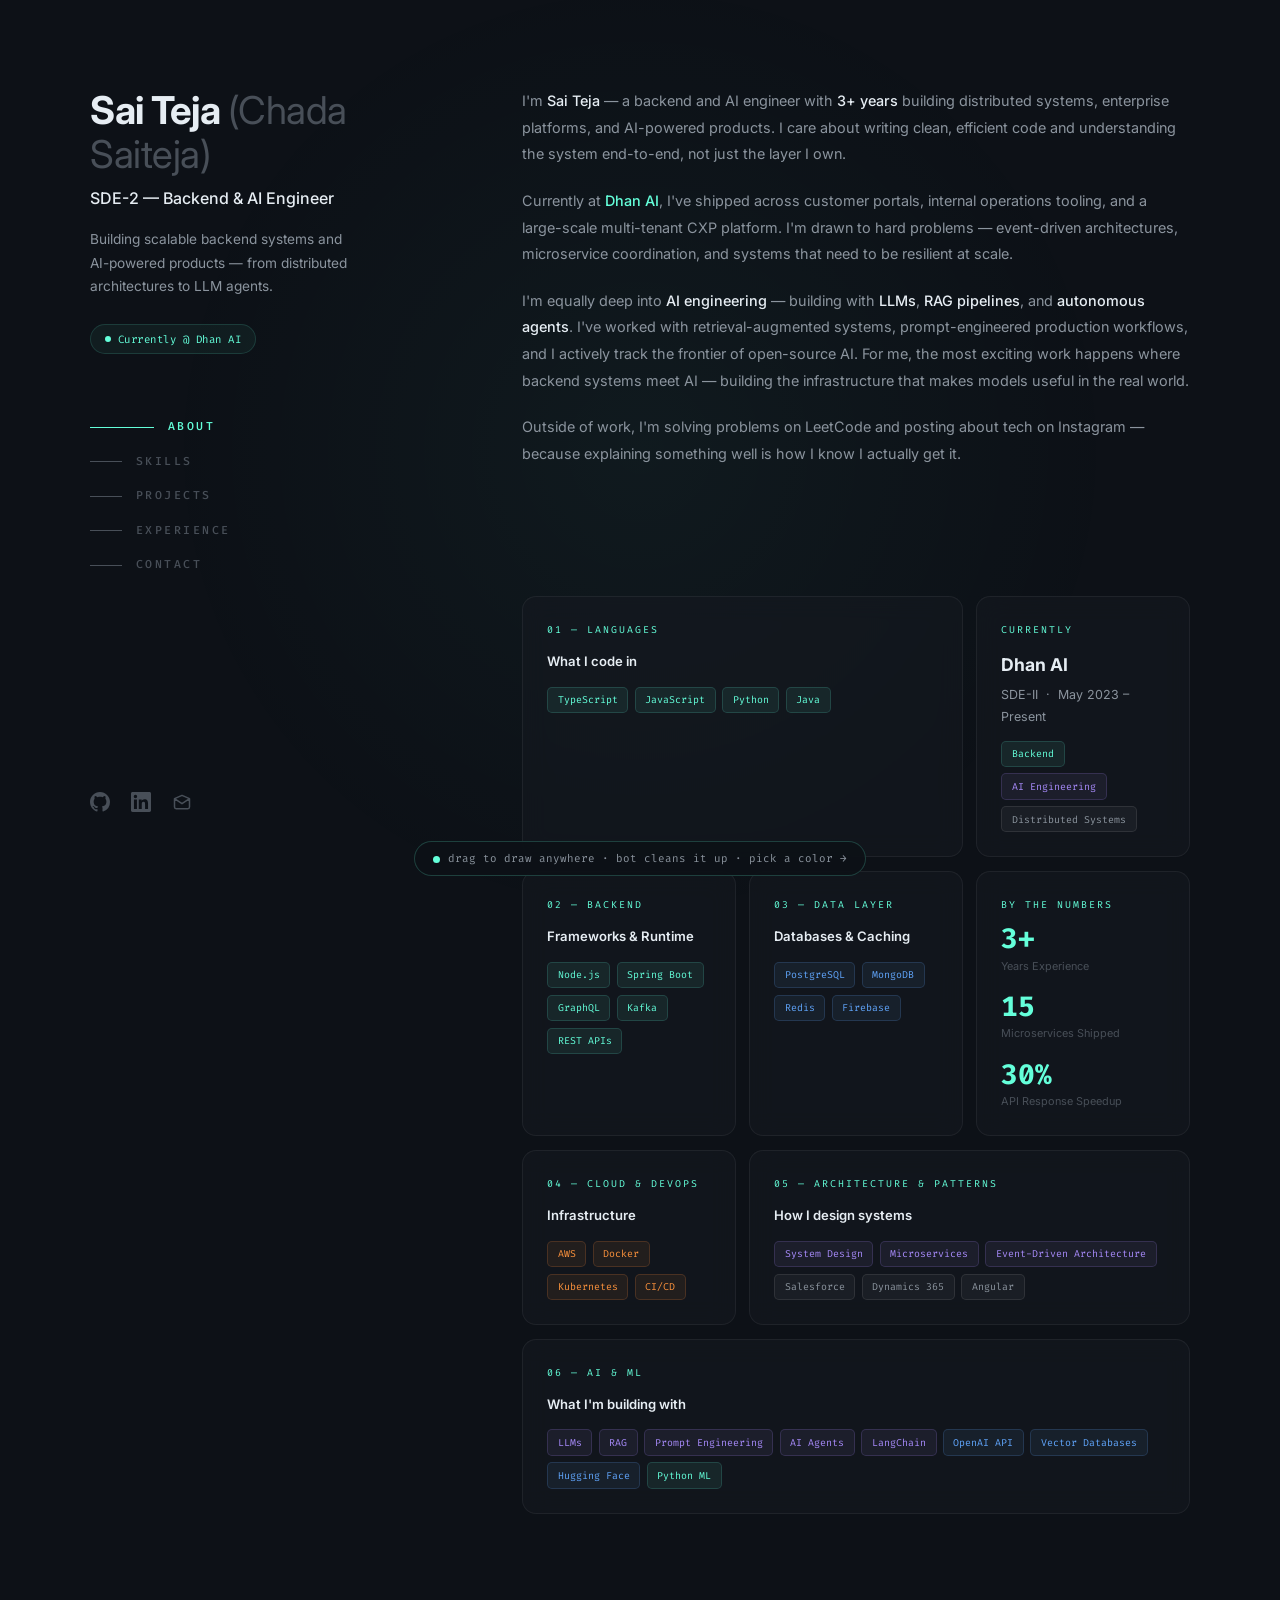
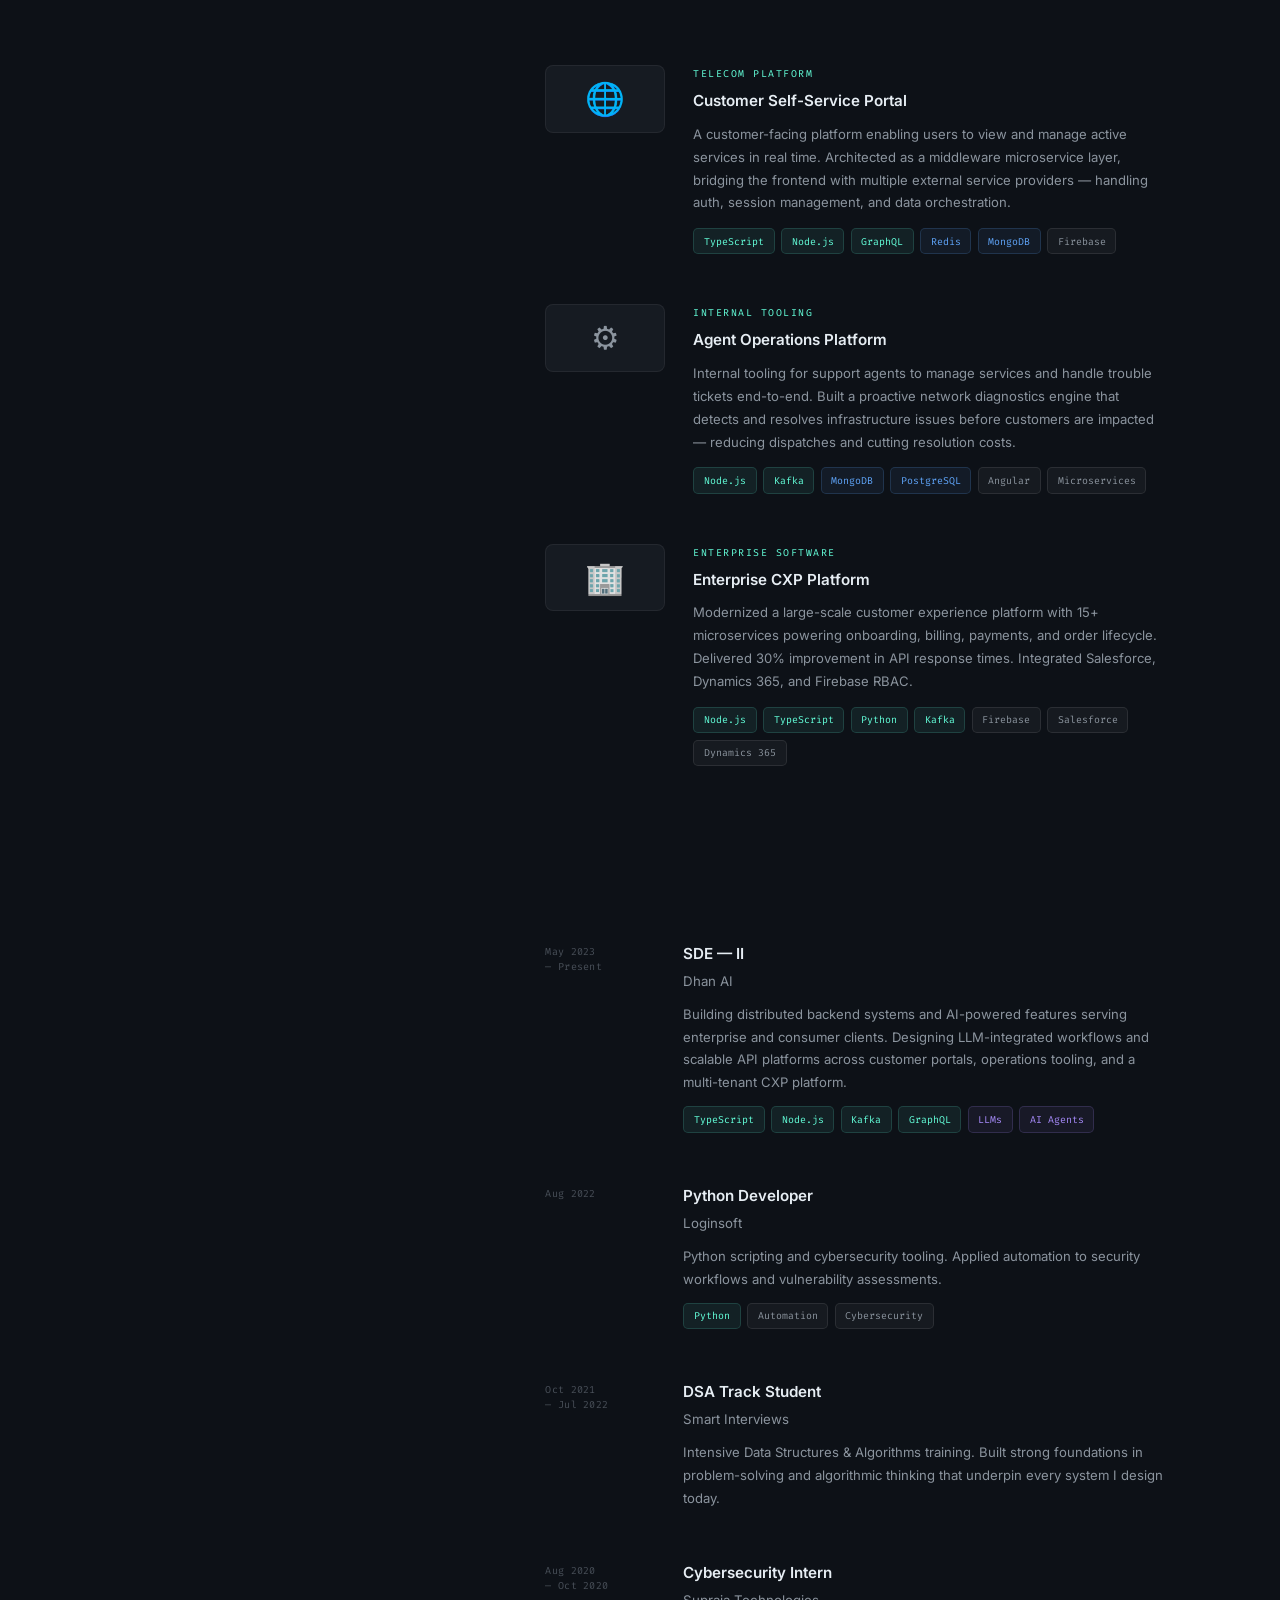
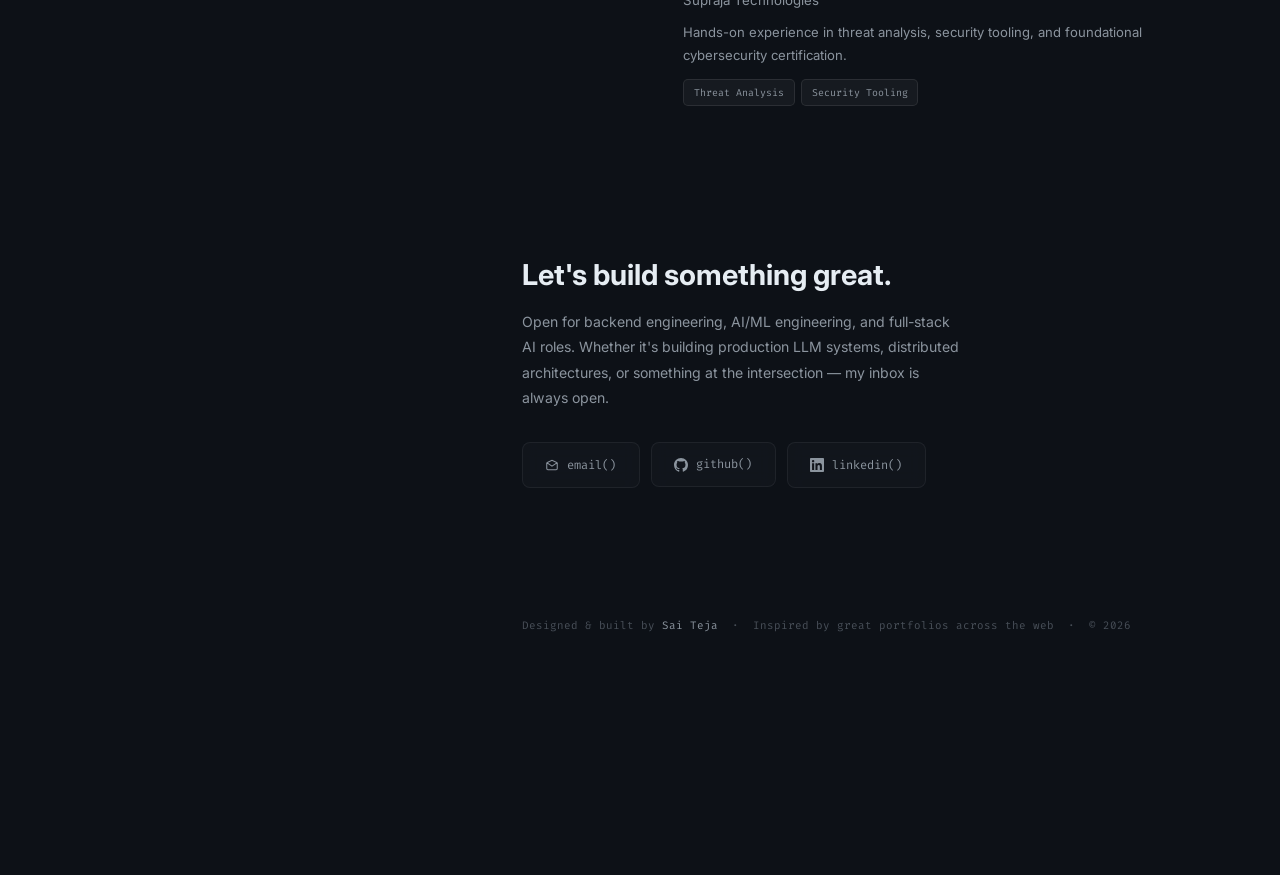
==== index.html @ b80a9f2b "feat: add social preview, font preconnect, accessibility & mobile perf - Add OG/Twitter large image " ====
<!DOCTYPE html>
<html lang="en">

<head>
  <meta charset="UTF-8">
  <meta name="viewport" content="width=device-width, initial-scale=1.0">
  <title>Sai Teja Chada — Backend &amp; AI Engineer | Portfolio</title>
  <meta name="description" content="Explore Sai Teja Chada's portfolio: Backend &amp; AI Engineer at Dhan AI building Node.js microservices, distributed systems, RAG pipelines, and LLM-powered products.">
  <meta name="author" content="Chada Sai Teja">
  <meta name="google-site-verification" content="TFQ-LwnLbn09TmgVWxQWq46Lx7otDsUahGmrhYp-ad8" />
  <meta name="robots" content="index, follow, max-image-preview:large">
  <meta name="theme-color" content="#0d1117">
  <link rel="canonical" href="https://chadasaiteja.github.io/">
  <link rel="icon" type="image/svg+xml" href="/assets/favicon.svg">

  <meta property="og:type" content="website">
  <meta property="og:site_name" content="Chada Sai Teja — Portfolio">
  <meta property="og:title" content="Sai Teja | Chada Saiteja — Backend & AI Engineer">
  <meta property="og:description" content="SDE-2 building scalable distributed systems, AI-powered products, and production LLM infrastructure.">
  <meta property="og:url" content="https://chadasaiteja.github.io/">
  <meta property="og:locale" content="en_US">
  <meta property="og:image" content="https://chadasaiteja.github.io/assets/social-preview.png">
  <meta property="og:image:type" content="image/png">
  <meta property="og:image:width" content="1200">
  <meta property="og:image:height" content="630">
  <meta property="og:image:alt" content="Sai Teja Chada — Backend and AI Engineer. Distributed systems, microservices, and LLM-powered products.">

  <!-- Twitter -->
  <meta name="twitter:card" content="summary_large_image">
  <meta name="twitter:image" content="https://chadasaiteja.github.io/assets/social-preview.png">
  <meta name="twitter:image:alt" content="Sai Teja Chada — Backend and AI Engineer. Distributed systems, microservices, and LLM-powered products.">
  <meta name="twitter:title" content="Sai Teja | Chada Saiteja — Backend & AI Engineer">
  <meta name="twitter:description" content="SDE-2 building scalable distributed systems, AI-powered products, and production LLM infrastructure.">

  <!-- Structured data: Person -->
  <script type="application/ld+json">
  {
    "@context": "https://schema.org",
    "@type": "Person",
    "name": "Chada Sai Teja",
    "alternateName": ["Sai Teja", "Sai Teja Chada"],
    "url": "https://chadasaiteja.github.io/",
    "email": "mailto:saiteja.chada2000@gmail.com",
    "jobTitle": "Backend & AI Engineer",
    "description": "Backend & AI Engineer (SDE-2) building distributed systems, Node.js/TypeScript microservices, and LLM-powered products.",
    "worksFor": {
      "@type": "Organization",
      "name": "Dhan AI"
    },
    "address": {
      "@type": "PostalAddress",
      "addressLocality": "Hyderabad",
      "addressCountry": "IN"
    },
    "alumniOf": "Smart Interviews",
    "knowsAbout": ["Node.js", "TypeScript", "Python", "Java", "Distributed Systems", "Microservices", "Kafka", "GraphQL", "PostgreSQL", "MongoDB", "Redis", "AWS", "Docker", "Kubernetes", "System Design", "LLMs", "RAG", "AI Agents", "LangChain", "Prompt Engineering"],
    "sameAs": [
      "https://github.com/ChadaSaiteja",
      "https://linkedin.com/in/chada-saiteja/"
    ]
  }
  </script>
  <!-- Structured data: Website -->
  <script type="application/ld+json">
  {
    "@context": "https://schema.org",
    "@type": "WebSite",
    "name": "Chada Sai Teja — Portfolio",
    "url": "https://chadasaiteja.github.io/"
  }
  </script>

  <link rel="preconnect" href="https://fonts.googleapis.com">
  <link rel="preconnect" href="https://fonts.gstatic.com" crossorigin>
  <link href="https://fonts.googleapis.com/css2?family=Inter:wght@400;500;600;700&family=Fira+Code:wght@400;500;600;700&display=swap" rel="stylesheet">


  <style>
    /* ============================
       RESET & ROOT
       ============================ */
    *, *::before, *::after { margin: 0; padding: 0; box-sizing: border-box; }

    .visually-hidden {
      position: absolute;
      width: 1px; height: 1px;
      margin: -1px; padding: 0;
      overflow: hidden;
      clip: rect(0 0 0 0);
      clip-path: inset(50%);
      white-space: nowrap;
      border: 0;
    }

    :root {
      --bg-body:      #0d1117;
      --bg-surface:   #161b22;
      --bg-card:      rgba(22, 27, 34, 0.55);
      --accent:       #64ffda;
      --accent-dim:   rgba(100, 255, 218, 0.07);
      --accent-mid:   rgba(100, 255, 218, 0.13);
      --accent-glow:  rgba(100, 255, 218, 0.25);
      --text-primary: #e6edf3;
      --text-body:    #8b949e;
      --text-muted:   #484f58;
      --border:       rgba(255, 255, 255, 0.06);
      --border-hover: rgba(100, 255, 218, 0.18);
      --purple: #a78bfa;
      --blue:   #60a5fa;
      --orange: #fb923c;
    }

     html { }

     body {
      background: var(--bg-body);
      color: var(--text-body);
      font-family: 'Inter', system-ui, sans-serif;
      font-size: 0.9rem;
      line-height: 1.75;
      overflow-x: hidden;
    }

    ::selection { background: var(--accent); color: var(--bg-body); }
    ::-webkit-scrollbar { width: 5px; }
    ::-webkit-scrollbar-track { background: var(--bg-body); }
    ::-webkit-scrollbar-thumb { background: var(--text-muted); border-radius: 4px; }

    /* ============================
       BACKGROUND LAYERS
       ============================ */
    #matrix-canvas {
      position: fixed; inset: 0; z-index: 0;
      opacity: 0.022; pointer-events: none;
    }

    #draw-canvas {
      position: fixed; inset: 0; z-index: 3;
      pointer-events: none;
    }

    #spotlight {
      position: fixed; inset: 0; z-index: 0;
      pointer-events: none;
      background: radial-gradient(600px circle at 50% 50%, rgba(100,255,218,0.04), transparent 80%);
      transition: background 0.05s;
    }

    /* ============================
       PAGE WRAPPER — TWO COLUMN
       ============================ */
    .page-wrapper {
      max-width: 1180px;
      margin: 0 auto;
      padding: 0 2.5rem;
      display: flex;
      min-height: 100vh;
      position: relative;
      z-index: 2;
    }

    /* ============================
       LEFT SIDEBAR — STICKY
       ============================ */
    .sidebar {
      width: 360px;
      flex-shrink: 0;
      position: sticky;
      top: 0;
      height: 100vh;
      display: flex;
      flex-direction: column;
      padding: 5.5rem 3rem 5.5rem 0;
    }

    .sidebar-main { flex: 1; }

    /* Name & role */
    .site-name {
      font-size: clamp(2rem, 3vw, 2.6rem);
      font-weight: 700;
      color: var(--text-primary);
      letter-spacing: -0.5px;
      line-height: 1.15;
      margin-bottom: 0.5rem;
    }

    .site-role {
      font-size: 1rem;
      font-weight: 500;
      color: var(--text-primary);
      margin-bottom: 1rem;
    }

    .site-tagline {
      font-size: 0.855rem;
      color: var(--text-body);
      max-width: 260px;
      line-height: 1.7;
    }

    /* Status badge */
    .status-badge {
      display: inline-flex;
      align-items: center;
      gap: 0.45rem;
      margin-top: 1.6rem;
      padding: 0.3rem 0.85rem;
      background: rgba(100, 255, 218, 0.05);
      border: 1px solid rgba(100, 255, 218, 0.14);
      border-radius: 100px;
      font-family: 'Fira Code', monospace;
      font-size: 0.67rem;
      color: var(--accent);
      letter-spacing: 0.5px;
    }

    .status-dot {
      width: 6px; height: 6px;
      background: var(--accent);
      border-radius: 50%;
      animation: dot-pulse 2s ease-in-out infinite;
      flex-shrink: 0;
    }

    @keyframes dot-pulse {
      0%, 100% { box-shadow: 0 0 0 0 rgba(100,255,218,0.5); }
      50%       { box-shadow: 0 0 0 5px rgba(100,255,218,0); }
    }

    /* Nav */
    .sidebar-nav {
      margin-top: 3.5rem;
    }

    .sidebar-nav ul { list-style: none; display: flex; flex-direction: column; }

    .sidebar-nav a {
      display: flex;
      align-items: center;
      gap: 0.85rem;
      padding: 0.45rem 0;
      text-decoration: none;
      color: var(--text-muted);
      font-family: 'Fira Code', monospace;
      font-size: 0.72rem;
      font-weight: 500;
      letter-spacing: 2.5px;
      text-transform: uppercase;
      transition: color 0.25s;
    }

    .nav-line {
      display: inline-block;
      width: 2rem;
      height: 1px;
      background: currentColor;
      transition: width 0.3s cubic-bezier(0.4,0,0.2,1), background 0.25s;
      flex-shrink: 0;
    }

    .sidebar-nav a:hover { color: var(--text-primary); }
    .sidebar-nav a.active { color: var(--accent); }
    .sidebar-nav a:hover .nav-line { width: 3.5rem; }
    .sidebar-nav a.active .nav-line { width: 4rem; background: var(--accent); }

    /* Socials */
    .sidebar-socials {
      display: flex;
      align-items: center;
      gap: 1.3rem;
      margin-top: auto;
      padding-top: 3rem;
    }

    .social-link {
      display: flex;
      color: var(--text-muted);
      text-decoration: none;
      transition: color 0.2s, transform 0.2s;
    }

    .social-link:hover { color: var(--accent); transform: translateY(-3px); }
    .social-link svg { width: 20px; height: 20px; }

    /* ============================
       RIGHT CONTENT — SCROLLABLE
       ============================ */
    .content {
      flex: 1;
      padding: 5.5rem 0 10rem 4.5rem;
      min-width: 0;
    }

    section {
      margin-bottom: 8rem;
      scroll-margin-top: 5rem;
    }

    /* Mobile section label (hidden on desktop) */
    .section-label {
      display: none;
      font-family: 'Fira Code', monospace;
      font-size: 0.68rem;
      letter-spacing: 3px;
      text-transform: uppercase;
      color: var(--accent);
      margin-bottom: 1.2rem;
    }

    /* ============================
       ABOUT
       ============================ */
    .about-body {
      font-size: 0.9rem;
      color: var(--text-body);
      line-height: 1.85;
    }

    .about-body p + p { margin-top: 1.25rem; }

    .about-body strong {
      color: var(--text-primary);
      font-weight: 500;
    }

    .hl { color: var(--accent); font-weight: 500; }

    /* ============================
       BENTO GRID — SKILLS
       ============================ */
    .bento {
      display: grid;
      grid-template-columns: repeat(3, 1fr);
      gap: 0.85rem;
    }

    .tile {
      background: var(--bg-card);
      border: 1px solid var(--border);
      border-radius: 14px;
      padding: 1.5rem;
      backdrop-filter: blur(12px);
      -webkit-backdrop-filter: blur(12px);
      position: relative;
      overflow: hidden;
      transition: border-color 0.3s, transform 0.3s;
    }

    .tile::after {
      content: '';
      position: absolute;
      inset: 0;
      background: radial-gradient(220px circle at 0% 0%, var(--accent-dim), transparent 70%);
      opacity: 0;
      transition: opacity 0.4s;
      border-radius: 14px;
    }

    .tile:hover { border-color: var(--border-hover); transform: translateY(-2px); }
    .tile:hover::after { opacity: 1; }

    .tile.span2 { grid-column: span 2; }
    .tile.span3 { grid-column: span 3; }

    .tile-badge {
      font-family: 'Fira Code', monospace;
      font-size: 0.62rem;
      letter-spacing: 2px;
      text-transform: uppercase;
      color: var(--accent);
      margin-bottom: 0.75rem;
      position: relative; z-index: 1;
    }

    .tile-heading {
      font-size: 0.82rem;
      font-weight: 600;
      color: var(--text-primary);
      margin-bottom: 0.85rem;
      position: relative; z-index: 1;
    }

    .tags {
      display: flex;
      flex-wrap: wrap;
      gap: 0.4rem;
      position: relative; z-index: 1;
    }

    .tag {
      font-family: 'Fira Code', monospace;
      font-size: 0.62rem;
      padding: 0.22rem 0.6rem;
      border-radius: 5px;
      white-space: nowrap;
      transition: background 0.2s;
    }

    .tag-teal    { background: rgba(100,255,218,0.07); border: 1px solid rgba(100,255,218,0.15); color: var(--accent); }
    .tag-purple  { background: rgba(167,139,250,0.07); border: 1px solid rgba(167,139,250,0.18); color: var(--purple); }
    .tag-blue    { background: rgba(96,165,250,0.07);  border: 1px solid rgba(96,165,250,0.18);  color: var(--blue); }
    .tag-orange  { background: rgba(251,146,60,0.07);  border: 1px solid rgba(251,146,60,0.18);  color: var(--orange); }
    .tag-grey    { background: rgba(255,255,255,0.04); border: 1px solid rgba(255,255,255,0.09); color: var(--text-body); }

    .tag-teal:hover   { background: rgba(100,255,218,0.13); }
    .tag-purple:hover { background: rgba(167,139,250,0.13); }
    .tag-blue:hover   { background: rgba(96,165,250,0.13); }
    .tag-orange:hover { background: rgba(251,146,60,0.13); }

    /* Stat tile */
    .stats-col {
      display: flex;
      flex-direction: column;
      gap: 1.1rem;
      position: relative; z-index: 1;
    }

    .stat-num {
      font-family: 'Fira Code', monospace;
      font-size: 1.75rem;
      font-weight: 700;
      color: var(--accent);
      line-height: 1;
    }

    .stat-lbl {
      font-size: 0.68rem;
      color: var(--text-muted);
      margin-top: 0.2rem;
    }

    /* Currently tile */
    .current-company {
      font-size: 1.1rem;
      font-weight: 700;
      color: var(--text-primary);
      position: relative; z-index: 1;
    }

    .current-meta {
      font-size: 0.78rem;
      color: var(--text-body);
      margin-top: 0.2rem;
      margin-bottom: 0.8rem;
      position: relative; z-index: 1;
    }

    /* ============================
       PROJECTS
       ============================ */
    .proj-card {
      display: grid;
      grid-template-columns: 120px 1fr;
      gap: 1.75rem;
      align-items: start;
      padding: 1.4rem;
      border-radius: 14px;
      border: 1px solid transparent;
      transition: background 0.3s, border-color 0.3s;
      margin-bottom: 0.2rem;
    }

    .proj-card:hover {
      background: var(--bg-card);
      border-color: var(--border);
      backdrop-filter: blur(10px);
    }

    .proj-thumb {
      aspect-ratio: 16/9;
      border-radius: 8px;
      border: 1px solid var(--border);
      background: var(--bg-surface);
      display: flex;
      align-items: center;
      justify-content: center;
      font-size: 2rem;
      transition: border-color 0.3s;
      overflow: hidden;
    }

    .proj-card:hover .proj-thumb { border-color: var(--border-hover); }

    .proj-category {
      font-family: 'Fira Code', monospace;
      font-size: 0.62rem;
      letter-spacing: 1.5px;
      text-transform: uppercase;
      color: var(--accent);
      margin-bottom: 0.35rem;
    }

    .proj-title {
      font-size: 0.95rem;
      font-weight: 600;
      color: var(--text-primary);
      margin-bottom: 0.5rem;
      display: flex;
      align-items: center;
      gap: 0.35rem;
      transition: color 0.2s;
    }

    .proj-card:hover .proj-title { color: var(--accent); }

    .proj-arrow {
      opacity: 0;
      transform: translate(-4px, 4px);
      transition: opacity 0.2s, transform 0.2s;
      flex-shrink: 0;
    }

    .proj-card:hover .proj-arrow { opacity: 1; transform: translate(0, 0); }

    .proj-desc {
      font-size: 0.82rem;
      color: var(--text-body);
      line-height: 1.75;
      margin-bottom: 0.85rem;
    }

    /* ============================
       EXPERIENCE
       ============================ */
    .exp-card {
      display: grid;
      grid-template-columns: 110px 1fr;
      gap: 1.75rem;
      align-items: start;
      padding: 1.4rem;
      border-radius: 14px;
      border: 1px solid transparent;
      transition: background 0.3s, border-color 0.3s;
      margin-bottom: 0.2rem;
    }

    .exp-card:hover {
      background: var(--bg-card);
      border-color: var(--border);
      backdrop-filter: blur(10px);
    }

    .exp-date {
      font-family: 'Fira Code', monospace;
      font-size: 0.63rem;
      color: var(--text-muted);
      line-height: 1.5;
      padding-top: 0.2rem;
      letter-spacing: 0.3px;
    }

    .exp-role {
      font-size: 0.95rem;
      font-weight: 600;
      color: var(--text-primary);
      display: flex;
      align-items: center;
      gap: 0.35rem;
      margin-bottom: 0.15rem;
      transition: color 0.2s;
    }

    .exp-card:hover .exp-role { color: var(--accent); }

    .exp-company {
      font-size: 0.83rem;
      color: var(--text-body);
      margin-bottom: 0.6rem;
    }

    .exp-desc {
      font-size: 0.82rem;
      color: var(--text-body);
      line-height: 1.75;
    }

    .exp-arrow {
      opacity: 0;
      transform: translate(-4px, 4px);
      transition: opacity 0.2s, transform 0.2s;
      flex-shrink: 0;
    }

    .exp-card:hover .exp-arrow { opacity: 1; transform: translate(0, 0); }

    /* ============================
       CONTACT
       ============================ */
    .contact-head {
      font-size: 1.8rem;
      font-weight: 700;
      color: var(--text-primary);
      line-height: 1.25;
      margin-bottom: 1rem;
    }

    .contact-copy {
      font-size: 0.88rem;
      color: var(--text-body);
      line-height: 1.8;
      max-width: 440px;
      margin-bottom: 2rem;
    }

    .contact-links { display: flex; flex-wrap: wrap; gap: 0.7rem; }

    .contact-btn {
      display: inline-flex;
      align-items: center;
      gap: 0.5rem;
      padding: 0.7rem 1.4rem;
      border: 1px solid var(--border);
      border-radius: 8px;
      text-decoration: none;
      color: var(--text-body);
      font-family: 'Fira Code', monospace;
      font-size: 0.75rem;
      background: var(--bg-card);
      backdrop-filter: blur(8px);
      transition: border-color 0.25s, color 0.25s, background 0.25s, transform 0.25s;
    }

    .contact-btn:hover {
      border-color: var(--accent);
      color: var(--accent);
      background: var(--accent-dim);
      transform: translateY(-2px);
    }

    /* ============================
       FOOTER
       ============================ */
    footer {
      padding-bottom: 5rem;
      font-family: 'Fira Code', monospace;
      font-size: 0.68rem;
      color: var(--text-muted);
      line-height: 1.8;
    }

    footer a { color: var(--text-body); text-decoration: none; transition: color 0.2s; }
    footer a:hover { color: var(--accent); }

    /* ============================
       SCROLL REVEAL
       ============================ */
    .reveal { opacity: 1; transform: none; }

    @media (prefers-reduced-motion: reduce) {
      *, *::before, *::after {
        animation: none !important;
        transition: none !important;
        scroll-behavior: auto !important;
      }
      #spotlight, #draw-hint, #eraser-bot, #color-picker { display: none !important; }
    }

    @media (hover: none), (pointer: coarse) {
      #spotlight, #draw-hint, #eraser-bot, #color-picker { display: none; }
      .tile, .contact-btn { backdrop-filter: none; -webkit-backdrop-filter: none; }
    }

    .burst {
      position: fixed;
      pointer-events: none;
      border-radius: 50%;
      transform: translate(-50%, -50%);
      z-index: 9999;
      background: radial-gradient(circle, var(--accent-glow) 0%, transparent 70%);
      animation: burst-anim 0.6s ease-out forwards;
    }

    @keyframes burst-anim {
      0% { transform: translate(-50%, -50%) scale(0); opacity: 1; }
      100% { transform: translate(-50%, -50%) scale(2); opacity: 0; }
    }

    /* ============================
       ERASER BOT V2
       ============================ */
    /* ============================
       DRAW HINT
       ============================ */
    #draw-hint {
      position: fixed;
      bottom: 24px;
      left: 50%;
      transform: translateX(-50%) translateY(18px);
      background: rgba(13, 17, 23, 0.9);
      border: 1px solid rgba(100, 255, 218, 0.2);
      border-radius: 100px;
      padding: 7px 18px;
      font-family: 'Fira Code', monospace;
      font-size: 0.68rem;
      color: var(--text-body);
      pointer-events: none;
      z-index: 10;
      opacity: 0;
      transition: opacity 0.5s, transform 0.5s;
      backdrop-filter: blur(12px);
      white-space: nowrap;
    }

    #draw-hint.show { opacity: 1; transform: translateX(-50%) translateY(0); }

    #draw-hint .hint-dot {
      display: inline-block;
      width: 7px; height: 7px;
      border-radius: 50%;
      background: var(--accent);
      margin-right: 8px;
      vertical-align: middle;
      animation: hint-pulse 1.5s infinite;
    }

    @keyframes hint-pulse {
      0%, 100% { opacity: 1; box-shadow: 0 0 4px var(--accent); }
      50%       { opacity: 0.4; box-shadow: none; }
    }

    /* ============================
       VASUDEV-STYLE ERASER BOT
       ============================ */

    /* The Bot Icon — Lucide Bot SVG wrapper */
    #eraser-bot {
      position: fixed;
      width: 32px; height: 32px;
      left: 48px; top: 48px;
      z-index: 20;
      pointer-events: none;
      opacity: 0;
      color: var(--accent);
      filter: drop-shadow(0 0 8px rgba(100,255,218,0.6));
      /* transition controlled by JS */
    }

    #eraser-bot svg {
      width: 100%; height: 100%;
      display: block;
    }

    /* Paint dot particles spawned on canvas by JS (DOM divs) */
    .paint-dot {
      position: fixed;
      border-radius: 50%;
      pointer-events: none;
      z-index: 4;
      background: var(--accent);
      box-shadow: 0 0 6px var(--accent);
      transition: opacity 0.15s;
    }

    /* ============================
       RESPONSIVE
       ============================ */
    @media (max-width: 1024px) {
      .page-wrapper { flex-direction: column; padding: 0 1.5rem; }

      .sidebar {
        width: 100%; position: static; height: auto;
        padding: 4rem 0 2rem;
      }

      .sidebar-nav { display: none; }
      .content { padding: 2rem 0 6rem; }
      .section-label { display: block; }

      .bento { grid-template-columns: repeat(2, 1fr); }
      .tile.span2 { grid-column: span 2; }
      .tile.span3 { grid-column: span 2; }
    }

    @media (max-width: 680px) {
      .bento { grid-template-columns: 1fr; }
      .tile.span2, .tile.span3 { grid-column: span 1; }

      .proj-card { grid-template-columns: 1fr; }
      .proj-thumb { display: none; }

      .exp-card { grid-template-columns: 1fr; }
      .exp-date { padding-top: 0; }
    }
  </style>


</head>

<body>
  <!-- Backgrounds -->
  <canvas id="matrix-canvas"></canvas>
  <canvas id="draw-canvas"></canvas>
  <div id="spotlight"></div>

  <!-- Eraser bot UI -->
  <div id="draw-hint"><span class="hint-dot"></span>drag to draw anywhere · bot cleans it up · pick a color →</div>

  <div id="color-picker">
    <div class="color-swatch active" data-color="rgba(100,255,218,0.65)" data-glow="rgba(100,255,218,0.3)" style="background:#64ffda"></div>
    <div class="color-swatch" data-color="rgba(255,255,255,0.5)" data-glow="rgba(255,255,255,0.2)" style="background:#ffffff"></div>
    <div class="color-swatch" data-color="rgba(167,139,250,0.7)" data-glow="rgba(167,139,250,0.3)" style="background:#a78bfa"></div>
    <div class="color-swatch" data-color="rgba(251,146,60,0.7)" data-glow="rgba(251,146,60,0.3)" style="background:#fb923c"></div>
    <div class="color-swatch" data-color="rgba(255,107,107,0.7)" data-glow="rgba(255,107,107,0.3)" style="background:#ff6b6b"></div>
    <div class="color-swatch" data-color="rgba(96,165,250,0.7)" data-glow="rgba(96,165,250,0.3)" style="background:#60a5fa"></div>
  </div>

  <!-- Vasudev-style Eraser Bot: Lucide Bot SVG icon -->
  <div id="eraser-bot" aria-hidden="true">
    <!-- Lucide Bot icon -->
    <svg xmlns="http://www.w3.org/2000/svg" viewBox="0 0 24 24" fill="none"
         stroke="currentColor" stroke-width="1.8" stroke-linecap="round" stroke-linejoin="round">
      <path d="M12 8V4H8"/>
      <rect width="16" height="12" x="4" y="8" rx="2"/>
      <path d="M2 14h2"/>
      <path d="M20 14h2"/>
      <path d="M15 13v2"/>
      <path d="M9 13v2"/>
    </svg>
  </div>

  <!-- =====================================================
       PAGE LAYOUT
       ===================================================== -->
  <div class="page-wrapper">

    <!-- ── LEFT: STICKY SIDEBAR ── -->
    <header class="sidebar">
      <div class="sidebar-main">
        <h1 class="site-name">Sai Teja <span style="color:var(--text-muted);font-weight:400;">(Chada Saiteja)</span></h1>
        <p class="site-role">SDE-2 &mdash; Backend & AI Engineer</p>
        <p class="site-tagline">Building scalable backend systems and AI-powered products — from distributed architectures to LLM agents.</p>

        <div class="status-badge">
          <span class="status-dot"></span>Currently @ Dhan AI
        </div>

        <nav class="sidebar-nav" aria-label="Page sections">
          <ul>
            <li><a href="#about"      class="nav-link active"><span class="nav-line"></span>About</a></li>
            <li><a href="#skills"     class="nav-link"><span class="nav-line"></span>Skills</a></li>
            <li><a href="#projects"   class="nav-link"><span class="nav-line"></span>Projects</a></li>
            <li><a href="#experience" class="nav-link"><span class="nav-line"></span>Experience</a></li>
            <li><a href="#contact"    class="nav-link"><span class="nav-line"></span>Contact</a></li>
          </ul>
        </nav>
      </div>

      <div class="sidebar-socials">
        <a href="https://github.com/ChadaSaiteja" target="_blank" rel="noopener" class="social-link" aria-label="GitHub">
          <svg viewBox="0 0 24 24" fill="currentColor"><path d="M12 0C5.37 0 0 5.37 0 12c0 5.31 3.435 9.795 8.205 11.385.6.105.825-.255.825-.57 0-.285-.015-1.23-.015-2.235-3.015.555-3.795-.735-4.035-1.41-.135-.345-.72-1.41-1.23-1.695-.42-.225-1.02-.78-.015-.795.945-.015 1.62.87 1.845 1.23 1.08 1.815 2.805 1.305 3.495.99.105-.78.42-1.305.765-1.605-2.67-.3-5.46-1.335-5.46-5.925 0-1.305.465-2.385 1.23-3.225-.12-.3-.54-1.53.12-3.18 0 0 1.005-.315 3.3 1.23.96-.27 1.98-.405 3-.405s2.04.135 3 .405c2.295-1.56 3.3-1.23 3.3-1.23.66 1.65.24 2.88.12 3.18.765.84 1.23 1.905 1.23 3.225 0 4.605-2.805 5.625-5.475 5.925.435.375.81 1.095.81 2.22 0 1.605-.015 2.895-.015 3.3 0 .315.225.69.825.57A12.02 12.02 0 0024 12c0-6.63-5.37-12-12-12z"/></svg>
        </a>
        <a href="https://linkedin.com/in/chada-saiteja/" target="_blank" rel="noopener" class="social-link" aria-label="LinkedIn">
          <svg viewBox="0 0 24 24" fill="currentColor"><path d="M20.447 20.452h-3.554v-5.569c0-1.328-.027-3.037-1.852-3.037-1.853 0-2.136 1.445-2.136 2.939v5.667H9.351V9h3.414v1.561h.046c.477-.9 1.637-1.85 3.37-1.85 3.601 0 4.267 2.37 4.267 5.455v6.286zM5.337 7.433a2.062 2.062 0 01-2.063-2.065 2.064 2.064 0 112.063 2.065zm1.782 13.019H3.555V9h3.564v11.452zM22.225 0H1.771C.792 0 0 .774 0 1.729v20.542C0 23.227.792 24 1.771 24h20.451C23.2 24 24 23.227 24 22.271V1.729C24 .774 23.2 0 22.222 0h.003z"/></svg>
        </a>
        <a href="mailto:saiteja.chada2000@gmail.com" class="social-link" aria-label="Email">
          <svg viewBox="0 0 24 24" fill="none" stroke="currentColor" stroke-width="1.8" stroke-linecap="round" stroke-linejoin="round"><path d="M3 8l9 6 9-6M3 8v10a2 2 0 002 2h14a2 2 0 002-2V8M3 8l9-4 9 4"/></svg>
        </a>
      </div>
    </header>

    <!-- ── RIGHT: SCROLLABLE CONTENT ── -->
    <main class="content">

      <!-- ABOUT -->
      <section id="about" aria-labelledby="about-heading">
        <div class="section-label">About</div>
        <h2 id="about-heading" class="visually-hidden">About Sai Teja — Backend & AI Engineer</h2>
        <div class="about-body reveal">
          <p>
            I'm <strong>Sai Teja</strong> — a backend and AI engineer with <strong>3+ years</strong> building
            distributed systems, enterprise platforms, and AI-powered products. I care about writing clean,
            efficient code and understanding the system end-to-end, not just the layer I own.
          </p>
          <p>
            Currently at <span class="hl">Dhan AI</span>, I've shipped across customer portals, internal
            operations tooling, and a large-scale multi-tenant CXP platform. I'm drawn to hard problems —
            event-driven architectures, microservice coordination, and systems that need to be resilient at scale.
          </p>
          <p>
            I'm equally deep into <strong>AI engineering</strong> — building with <strong>LLMs</strong>,
            <strong>RAG pipelines</strong>, and <strong>autonomous agents</strong>. I've worked with retrieval-augmented
            systems, prompt-engineered production workflows, and I actively track the frontier of open-source AI.
            For me, the most exciting work happens where backend systems meet AI — building the infrastructure
            that makes models useful in the real world.
          </p>
          <p>
            Outside of work, I'm solving problems on LeetCode and posting about tech on Instagram — because
            explaining something well is how I know I actually get it.
          </p>
        </div>
      </section>

      <!-- SKILLS / TECH STACK -->
      <section id="skills" aria-labelledby="skills-heading">
        <div class="section-label">Tech Stack</div>
        <h2 id="skills-heading" class="visually-hidden">Tech Stack & Skills</h2>
        <div class="bento reveal">

          <!-- Languages — wide -->
          <div class="tile span2">
            <div class="tile-badge">01 — Languages</div>
            <div class="tile-heading">What I code in</div>
            <div class="tags">
              <span class="tag tag-teal">TypeScript</span>
              <span class="tag tag-teal">JavaScript</span>
              <span class="tag tag-teal">Python</span>
              <span class="tag tag-teal">Java</span>
            </div>
          </div>

          <!-- Currently working at -->
          <div class="tile">
            <div class="tile-badge">Currently</div>
            <div class="current-company">Dhan AI</div>
            <div class="current-meta">SDE-II &nbsp;·&nbsp; May 2023 – Present</div>
            <div class="tags">
              <span class="tag tag-teal">Backend</span>
              <span class="tag tag-purple">AI Engineering</span>
              <span class="tag tag-grey">Distributed Systems</span>
            </div>
          </div>

          <!-- Backend frameworks -->
          <div class="tile">
            <div class="tile-badge">02 — Backend</div>
            <div class="tile-heading">Frameworks & Runtime</div>
            <div class="tags">
              <span class="tag tag-teal">Node.js</span>
              <span class="tag tag-teal">Spring Boot</span>
              <span class="tag tag-teal">GraphQL</span>
              <span class="tag tag-teal">Kafka</span>
              <span class="tag tag-teal">REST APIs</span>
            </div>
          </div>

          <!-- Databases -->
          <div class="tile">
            <div class="tile-badge">03 — Data Layer</div>
            <div class="tile-heading">Databases & Caching</div>
            <div class="tags">
              <span class="tag tag-blue">PostgreSQL</span>
              <span class="tag tag-blue">MongoDB</span>
              <span class="tag tag-blue">Redis</span>
              <span class="tag tag-blue">Firebase</span>
            </div>
          </div>

          <!-- Stats -->
          <div class="tile">
            <div class="tile-badge">By the numbers</div>
            <div class="stats-col">
              <div>
                <div class="stat-num">3+</div>
                <div class="stat-lbl">Years Experience</div>
              </div>
              <div>
                <div class="stat-num">15</div>
                <div class="stat-lbl">Microservices Shipped</div>
              </div>
              <div>
                <div class="stat-num">30%</div>
                <div class="stat-lbl">API Response Speedup</div>
              </div>
            </div>
          </div>

          <!-- Cloud & DevOps -->
          <div class="tile">
            <div class="tile-badge">04 — Cloud & DevOps</div>
            <div class="tile-heading">Infrastructure</div>
            <div class="tags">
              <span class="tag tag-orange">AWS</span>
              <span class="tag tag-orange">Docker</span>
              <span class="tag tag-orange">Kubernetes</span>
              <span class="tag tag-orange">CI/CD</span>
            </div>
          </div>

          <!-- Architecture & Patterns -->
          <div class="tile span2">
            <div class="tile-badge">05 — Architecture & Patterns</div>
            <div class="tile-heading">How I design systems</div>
            <div class="tags">
              <span class="tag tag-purple">System Design</span>
              <span class="tag tag-purple">Microservices</span>
              <span class="tag tag-purple">Event-Driven Architecture</span>
              <span class="tag tag-grey">Salesforce</span>
              <span class="tag tag-grey">Dynamics 365</span>
              <span class="tag tag-grey">Angular</span>
            </div>
          </div>

          <!-- AI & ML — dedicated tile -->
          <div class="tile span3">
            <div class="tile-badge">06 — AI & ML</div>
            <div class="tile-heading">What I'm building with</div>
            <div class="tags">
              <span class="tag tag-purple">LLMs</span>
              <span class="tag tag-purple">RAG</span>
              <span class="tag tag-purple">Prompt Engineering</span>
              <span class="tag tag-purple">AI Agents</span>
              <span class="tag tag-purple">LangChain</span>
              <span class="tag tag-blue">OpenAI API</span>
              <span class="tag tag-blue">Vector Databases</span>
              <span class="tag tag-blue">Hugging Face</span>
              <span class="tag tag-teal">Python ML</span>
            </div>
          </div>

        </div>
      </section>

      <!-- PROJECTS -->
      <section id="projects" aria-labelledby="projects-heading">
        <div class="section-label">Projects</div>
        <h2 id="projects-heading" class="visually-hidden">Projects</h2>

        <!-- Project 01 -->
        <div class="proj-card reveal">
          <div class="proj-thumb">🌐</div>
          <div class="proj-body">
            <div class="proj-category">Telecom Platform</div>
            <h3 class="proj-title">
              Customer Self-Service Portal
              <svg class="proj-arrow" width="14" height="14" viewBox="0 0 20 20" fill="currentColor"><path fill-rule="evenodd" d="M5.22 14.78a.75.75 0 001.06 0l7.22-7.22v5.69a.75.75 0 001.5 0v-7.5a.75.75 0 00-.75-.75h-7.5a.75.75 0 000 1.5h5.69l-7.22 7.22a.75.75 0 000 1.06z" clip-rule="evenodd"/></svg>
            </h3>
            <p class="proj-desc">A customer-facing platform enabling users to view and manage active services in real time. Architected as a middleware microservice layer, bridging the frontend with multiple external service providers — handling auth, session management, and data orchestration.</p>
            <div class="tags">
              <span class="tag tag-teal">TypeScript</span>
              <span class="tag tag-teal">Node.js</span>
              <span class="tag tag-teal">GraphQL</span>
              <span class="tag tag-blue">Redis</span>
              <span class="tag tag-blue">MongoDB</span>
              <span class="tag tag-grey">Firebase</span>
            </div>
          </div>
        </div>

        <!-- Project 02 -->
        <div class="proj-card reveal">
          <div class="proj-thumb">⚙️</div>
          <div class="proj-body">
            <div class="proj-category">Internal Tooling</div>
            <h3 class="proj-title">
              Agent Operations Platform
              <svg class="proj-arrow" width="14" height="14" viewBox="0 0 20 20" fill="currentColor"><path fill-rule="evenodd" d="M5.22 14.78a.75.75 0 001.06 0l7.22-7.22v5.69a.75.75 0 001.5 0v-7.5a.75.75 0 00-.75-.75h-7.5a.75.75 0 000 1.5h5.69l-7.22 7.22a.75.75 0 000 1.06z" clip-rule="evenodd"/></svg>
            </h3>
            <p class="proj-desc">Internal tooling for support agents to manage services and handle trouble tickets end-to-end. Built a proactive network diagnostics engine that detects and resolves infrastructure issues before customers are impacted — reducing dispatches and cutting resolution costs.</p>
            <div class="tags">
              <span class="tag tag-teal">Node.js</span>
              <span class="tag tag-teal">Kafka</span>
              <span class="tag tag-blue">MongoDB</span>
              <span class="tag tag-blue">PostgreSQL</span>
              <span class="tag tag-grey">Angular</span>
              <span class="tag tag-grey">Microservices</span>
            </div>
          </div>
        </div>

        <!-- Project 03 -->
        <div class="proj-card reveal">
          <div class="proj-thumb">🏢</div>
          <div class="proj-body">
            <div class="proj-category">Enterprise Software</div>
            <h3 class="proj-title">
              Enterprise CXP Platform
              <svg class="proj-arrow" width="14" height="14" viewBox="0 0 20 20" fill="currentColor"><path fill-rule="evenodd" d="M5.22 14.78a.75.75 0 001.06 0l7.22-7.22v5.69a.75.75 0 001.5 0v-7.5a.75.75 0 00-.75-.75h-7.5a.75.75 0 000 1.5h5.69l-7.22 7.22a.75.75 0 000 1.06z" clip-rule="evenodd"/></svg>
            </h3>
            <p class="proj-desc">Modernized a large-scale customer experience platform with 15+ microservices powering onboarding, billing, payments, and order lifecycle. Delivered 30% improvement in API response times. Integrated Salesforce, Dynamics 365, and Firebase RBAC.</p>
            <div class="tags">
              <span class="tag tag-teal">Node.js</span>
              <span class="tag tag-teal">TypeScript</span>
              <span class="tag tag-teal">Python</span>
              <span class="tag tag-teal">Kafka</span>
              <span class="tag tag-grey">Firebase</span>
              <span class="tag tag-grey">Salesforce</span>
              <span class="tag tag-grey">Dynamics 365</span>
            </div>
          </div>
        </div>

      </section>

      <!-- EXPERIENCE -->
      <section id="experience" aria-labelledby="experience-heading">
        <div class="section-label">Experience</div>
        <h2 id="experience-heading" class="visually-hidden">Work Experience</h2>

        <div class="exp-card reveal">
          <div class="exp-date">May 2023<br>— Present</div>
          <div>
            <div class="exp-role">
              SDE — II
              <svg class="exp-arrow" width="13" height="13" viewBox="0 0 20 20" fill="currentColor"><path fill-rule="evenodd" d="M5.22 14.78a.75.75 0 001.06 0l7.22-7.22v5.69a.75.75 0 001.5 0v-7.5a.75.75 0 00-.75-.75h-7.5a.75.75 0 000 1.5h5.69l-7.22 7.22a.75.75 0 000 1.06z" clip-rule="evenodd"/></svg>
            </div>
            <div class="exp-company">Dhan AI</div>
            <p class="exp-desc">Building distributed backend systems and AI-powered features serving enterprise and consumer clients. Designing LLM-integrated workflows and scalable API platforms across customer portals, operations tooling, and a multi-tenant CXP platform.</p>
            <div class="tags" style="margin-top: 0.75rem;">
              <span class="tag tag-teal">TypeScript</span>
              <span class="tag tag-teal">Node.js</span>
              <span class="tag tag-teal">Kafka</span>
              <span class="tag tag-teal">GraphQL</span>
              <span class="tag tag-purple">LLMs</span>
              <span class="tag tag-purple">AI Agents</span>
            </div>
          </div>
        </div>

        <div class="exp-card reveal">
          <div class="exp-date">Aug 2022</div>
          <div>
            <div class="exp-role">Python Developer</div>
            <div class="exp-company">Loginsoft</div>
            <p class="exp-desc">Python scripting and cybersecurity tooling. Applied automation to security workflows and vulnerability assessments.</p>
            <div class="tags" style="margin-top: 0.75rem;">
              <span class="tag tag-teal">Python</span>
              <span class="tag tag-grey">Automation</span>
              <span class="tag tag-grey">Cybersecurity</span>
            </div>
          </div>
        </div>

        <div class="exp-card reveal">
          <div class="exp-date">Oct 2021<br>— Jul 2022</div>
          <div>
            <div class="exp-role">DSA Track Student</div>
            <div class="exp-company">Smart Interviews</div>
            <p class="exp-desc">Intensive Data Structures &amp; Algorithms training. Built strong foundations in problem-solving and algorithmic thinking that underpin every system I design today.</p>
          </div>
        </div>

        <div class="exp-card reveal">
          <div class="exp-date">Aug 2020<br>— Oct 2020</div>
          <div>
            <div class="exp-role">Cybersecurity Intern</div>
            <div class="exp-company">Supraja Technologies</div>
            <p class="exp-desc">Hands-on experience in threat analysis, security tooling, and foundational cybersecurity certification.</p>
            <div class="tags" style="margin-top: 0.75rem;">
              <span class="tag tag-grey">Threat Analysis</span>
              <span class="tag tag-grey">Security Tooling</span>
            </div>
          </div>
        </div>

      </section>

      <!-- CONTACT -->
      <section id="contact" aria-labelledby="contact-heading">
        <div class="section-label">Contact</div>
        <div class="reveal">
          <h2 id="contact-heading" class="contact-head">Let's build something great.</h2>
          <p class="contact-copy">
            Open for backend engineering, AI/ML engineering, and full-stack AI roles. Whether it's building
            production LLM systems, distributed architectures, or something at the intersection — my inbox is always open.
          </p>
          <div class="contact-links">
            <a href="mailto:saiteja.chada2000@gmail.com" class="contact-btn">
              <svg width="14" height="14" viewBox="0 0 24 24" fill="none" stroke="currentColor" stroke-width="1.8"><path d="M3 8l9 6 9-6M3 8v10a2 2 0 002 2h14a2 2 0 002-2V8M3 8l9-4 9 4"/></svg>
              email()
            </a>
            <a href="https://github.com/ChadaSaiteja" target="_blank" rel="noopener" class="contact-btn">
              <svg width="14" height="14" viewBox="0 0 24 24" fill="currentColor"><path d="M12 0C5.37 0 0 5.37 0 12c0 5.31 3.435 9.795 8.205 11.385.6.105.825-.255.825-.57 0-.285-.015-1.23-.015-2.235-3.015.555-3.795-.735-4.035-1.41-.135-.345-.72-1.41-1.23-1.695-.42-.225-1.02-.78-.015-.795.945-.015 1.62.87 1.845 1.23 1.08 1.815 2.805 1.305 3.495.99.105-.78.42-1.305.765-1.605-2.67-.3-5.46-1.335-5.46-5.925 0-1.305.465-2.385 1.23-3.225-.12-.3-.54-1.53.12-3.18 0 0 1.005-.315 3.3 1.23.96-.27 1.98-.405 3-.405s2.04.135 3 .405c2.295-1.56 3.3-1.23 3.3-1.23.66 1.65.24 2.88.12 3.18.765.84 1.23 1.905 1.23 3.225 0 4.605-2.805 5.625-5.475 5.925.435.375.81 1.095.81 2.22 0 1.605-.015 2.895-.015 3.3 0 .315.225.69.825.57A12.02 12.02 0 0024 12c0-6.63-5.37-12-12-12z"/></svg>
              github()
            </a>
            <a href="https://linkedin.com/in/chada-saiteja/" target="_blank" rel="noopener" class="contact-btn">
              <svg width="14" height="14" viewBox="0 0 24 24" fill="currentColor"><path d="M20.447 20.452h-3.554v-5.569c0-1.328-.027-3.037-1.852-3.037-1.853 0-2.136 1.445-2.136 2.939v5.667H9.351V9h3.414v1.561h.046c.477-.9 1.637-1.85 3.37-1.85 3.601 0 4.267 2.37 4.267 5.455v6.286zM5.337 7.433a2.062 2.062 0 01-2.063-2.065 2.064 2.064 0 112.063 2.065zm1.782 13.019H3.555V9h3.564v11.452zM22.225 0H1.771C.792 0 0 .774 0 1.729v20.542C0 23.227.792 24 1.771 24h20.451C23.2 24 24 23.227 24 22.271V1.729C24 .774 23.2 0 22.222 0h.003z"/></svg>
              linkedin()
            </a>
          </div>
        </div>
      </section>

      <footer>
        <p>Designed &amp; built by <a href="#">Sai Teja</a> &nbsp;&middot;&nbsp; Inspired by great portfolios across the web &nbsp;&middot;&nbsp; &copy; 2026</p>
      </footer>

    </main>
  </div>



  <script>
    const reducedMotion = window.matchMedia('(prefers-reduced-motion: reduce)');
    const finePointer = window.matchMedia('(hover: hover) and (pointer: fine)');

    /* ==================================================
       SPOTLIGHT CURSOR
       ================================================== */
    const spotlight = document.getElementById('spotlight');
    let spotlightFrame = null;
    document.addEventListener('mousemove', e => {
      if (reducedMotion.matches || !finePointer.matches || spotlightFrame !== null) return;
      spotlightFrame = requestAnimationFrame(() => {
        spotlight.style.background =
          `radial-gradient(600px circle at ${e.clientX}px ${e.clientY}px, rgba(100,255,218,0.045), transparent 80%)`;
        spotlightFrame = null;
      });
    });

    /* ==================================================
       RADIAL CLICK BURST
       ================================================== */
    document.addEventListener('mousedown', e => {
      if (e.button !== 0 || reducedMotion.matches || !finePointer.matches) return;
      if (e.target.closest('a,button,nav,.contact-btn,#color-picker,.sidebar-nav')) return;
      const burst = document.createElement('div');
      burst.className = 'burst';
      burst.style.left = e.clientX + 'px';
      burst.style.top = e.clientY + 'px';
      burst.style.width = '100px';
      burst.style.height = '100px';
      document.body.appendChild(burst);
      setTimeout(() => burst.remove(), 600);
    });

    /* ==================================================
    const mc = document.getElementById('matrix-canvas');
    const mx = mc.getContext('2d');

    function resizeMc() { mc.width = innerWidth; mc.height = innerHeight; }
    resizeMc();
    addEventListener('resize', resizeMc);

    const chars = 'アイウエオカキクケコサシスセソ0123456789ABCDEF';
    const fs = 13;
    let cols = Math.floor(mc.width / fs);
    let drops = Array(cols).fill(1);

    function drawMatrix() {
      mx.fillStyle = 'rgba(13,17,23,0.05)';
      mx.fillRect(0, 0, mc.width, mc.height);
      mx.fillStyle = '#64ffda';
      mx.font = fs + 'px monospace';
      for (let i = 0; i < drops.length; i++) {
        mx.fillText(chars[Math.floor(Math.random() * chars.length)], i * fs, drops[i] * fs);
        if (drops[i] * fs > mc.height && Math.random() > 0.975) drops[i] = 0;
        drops[i]++;
      }
    }
    setInterval(drawMatrix, 60);
    addEventListener('resize', () => { cols = Math.floor(mc.width / fs); drops = Array(cols).fill(1); });

    /* ==================================================
       ACTIVE NAV — IntersectionObserver
       ================================================== */
    const navLinks = document.querySelectorAll('.nav-link');
    const secs     = document.querySelectorAll('section[id]');

    if ('IntersectionObserver' in window) {
      const navObserver = new IntersectionObserver(entries => {
        entries.forEach(e => {
          if (!e.isIntersecting) return;
          navLinks.forEach(a => {
            const active = a.getAttribute('href') === `#${e.target.id}`;
            a.classList.toggle('active', active);
            if (active) a.setAttribute('aria-current', 'location');
            else a.removeAttribute('aria-current');
          });
        });
      }, { rootMargin: '-25% 0px -65% 0px' });
      secs.forEach(s => navObserver.observe(s));
    }

    /* ==================================================
       SMOOTH SCROLL
       ================================================== */
    document.documentElement.style.scrollBehavior = reducedMotion.matches ? 'auto' : 'smooth';
    reducedMotion.addEventListener('change', e => {
      document.documentElement.style.scrollBehavior = e.matches ? 'auto' : 'smooth';
    });

    /* ==================================================
       VASUDEV-STYLE ERASER BOT  (desktop only)
       Bot lives at home (48, 48) top-left.
       Drawing spawns white paint-dot particles.
       On mouseup: bot flies to trail start, eats
       each dot (rotating to face next), flies home.
       ================================================== */
    // Only run on non-touch / desktop screens
    const isMobile = window.matchMedia('(max-width: 768px)').matches || ('ontouchstart' in window && !window.matchMedia('(hover: hover) and (pointer: fine)').matches);

    const drawCanvas = document.getElementById('draw-canvas');
    const hint       = document.getElementById('draw-hint');
    const bot        = document.getElementById('eraser-bot');

    if (isMobile) {
      // Hide bot-related elements on mobile; touch events for drawing are not registered
      if (hint) hint.style.display = 'none';
      if (bot)  bot.style.display  = 'none';
      const cp = document.getElementById('color-picker');
      if (cp) cp.style.display = 'none';
    }

    // Home position (top-left, where bot parks)
    const HOME = { x: 48, y: 48 };

    // All paint dots spawned on this stroke
    let paintDots = [];      // array of { el, x, y }
    let allDots   = [];      // all dots across strokes queued for eating
    let isDrawing = false;
    let botBusy   = false;
    let hintShown = false;
    let drawTimer = null;

    // Resize draw canvas (used for nothing drawn now, just kept for spotlight/matrix)
    function resizeDc() { drawCanvas.width = innerWidth; drawCanvas.height = innerHeight; }
    resizeDc(); addEventListener('resize', resizeDc);

    // Show hint after 2.5s (desktop only)
    if (!isMobile) setTimeout(() => {
      hint.classList.add('show'); hintShown = true;
      setTimeout(() => hint.classList.remove('show'), 5500);
    }, 2500);

    // Position the bot absolutely (fixed coords)
    function setBotPos(x, y, angleDeg, transition) {
      bot.style.transition = transition || 'none';
      bot.style.left = (x - 16) + 'px';   // center 32px icon
      bot.style.top  = (y - 16) + 'px';
      bot.style.transform = `rotate(${angleDeg}deg)`;
    }

    // Angle between two points in degrees
    function angleTo(a, b) {
      return Math.atan2(b.y - a.y, b.x - a.x) * (180 / Math.PI);
    }

    // Spawn a paint dot div at (x, y)
    function spawnDot(x, y) {
      const size = 5 + Math.random() * 3;   // 5–8 px like vasudev
      const el = document.createElement('div');
      el.className = 'paint-dot';
      el.style.cssText =
        `width:${size}px;height:${size}px;` +
        `left:${x - size/2}px;top:${y - size/2}px;` +
        `background:var(--accent);box-shadow:0 0 6px var(--accent);opacity:1;`;
      document.body.appendChild(el);
      return { el, x, y };
    }

    // ── DRAWING ──
    let lastDot = null;
    const DOT_SPACING = 12; // px between spawned dots

    // Returns true if the pixel at (x, y) is directly over a text node,
    // so we can leave native text-selection alone.
    function isOverText(x, y) {
      let node = null;
      if (document.caretRangeFromPoint) {
        const r = document.caretRangeFromPoint(x, y);
        if (r) node = r.startContainer;
      } else if (document.caretPositionFromPoint) {
        const p = document.caretPositionFromPoint(x, y);
        if (p) node = p.offsetNode;
      }
      return !!(node && node.nodeType === Node.TEXT_NODE && node.textContent.trim().length > 0);
    }

    function onMouseDown(e) {
      if (e.button !== 0 || reducedMotion.matches || !finePointer.matches) return;
      
      if (e.target.closest('a,button,nav,.contact-btn,.sidebar-nav,#eraser-bot')) return;
      // Don't draw when clicking on text — let the browser handle text selection
      if (isOverText(e.clientX, e.clientY)) return;
      isDrawing = true;
      if (hintShown) hint.classList.remove('show');
      lastDot = null;
      const pt = { x: e.clientX, y: e.clientY };
      const dot = spawnDot(pt.x, pt.y);
      paintDots.push(dot);
      lastDot = pt;
    }

    function onMouseMove(e) {
      if (!isDrawing) return;
      const pt = { x: e.clientX, y: e.clientY };
      if (lastDot) {
        const dx = pt.x - lastDot.x, dy = pt.y - lastDot.y;
        if (Math.sqrt(dx*dx + dy*dy) >= DOT_SPACING) {
          const dot = spawnDot(pt.x, pt.y);
          paintDots.push(dot);
          lastDot = pt;
        }
      } else {
        lastDot = pt;
      }
    }

    function onMouseUp() {
      if (!isDrawing) return;
      isDrawing = false;
      if (paintDots.length === 0) return;

      // Queue all dots and trigger bot after brief pause
      allDots = allDots.concat(paintDots);
      paintDots = [];
      lastDot = null;

      if (!botBusy) {
        clearTimeout(drawTimer);
        drawTimer = setTimeout(startEating, 400);
      }
    }

    // Touch support
    function onTouchStart(e) {
      if (e.target.closest('a,button,nav,.contact-btn,.sidebar-nav,#eraser-bot')) return;

      e.preventDefault();
      const t = e.touches[0];
      onMouseDown({ button: 0, clientX: t.clientX, clientY: t.clientY,
        target: e.target });
    }
    
    function onTouchMove(e) {
      if (!isDrawing) return;
      e.preventDefault();
      const t = e.touches[0];
      onMouseMove({ clientX: t.clientX, clientY: t.clientY });
    }
    function onTouchEnd() { onMouseUp(); }

    if (!isMobile) {
      document.addEventListener('mousedown', onMouseDown);
      document.addEventListener('mousemove', onMouseMove);
      document.addEventListener('mouseup',   onMouseUp);
    }

    // ── BOT EATING SEQUENCE ──
    // Phase 1: fly from home to first dot  (0.8s ease-in-out)
    // Phase 2: eat each dot (remove el), rotate toward next
    // Phase 3: fly back home               (0.8s ease-in-out)
    // Phase 4: hide bot

    function startEating() {
      if (allDots.length === 0) return;
      botBusy = true;

      // Show bot at home
      setBotPos(HOME.x, HOME.y, 0, 'none');
      bot.style.opacity = '1';

      const dots = allDots.slice(); // snapshot
      allDots = [];

      // Phase 1: fly to first dot
      const first = dots[0];
      const flyAngle = angleTo(HOME, first);
      setTimeout(() => {
        setBotPos(first.x, first.y, flyAngle, 'left 1.2s cubic-bezier(0.25, 0.46, 0.45, 0.94), top 1.2s cubic-bezier(0.25, 0.46, 0.45, 0.94), transform 0.4s ease');
        // Phase 2: eat dots one by one after fly-in completes
        setTimeout(() => eatDot(dots, 0), 1250);
      }, 30);
    }

    function eatDot(dots, i) {
      if (i >= dots.length) {
        // Phase 3: fly back home
        const last = dots[dots.length - 1];
        const homeAngle = angleTo(last, HOME);
        setBotPos(HOME.x, HOME.y, homeAngle, 'left 1.0s cubic-bezier(0.25, 0.46, 0.45, 0.94), top 1.0s cubic-bezier(0.25, 0.46, 0.45, 0.94), transform 0.4s ease');
        // Phase 4: hide
        setTimeout(() => {
          bot.style.opacity = '0';
          botBusy = false;
          // Start another batch if drawn while eating
          if (allDots.length > 0) setTimeout(startEating, 200);
        }, 1100);
        return;
      }

      const dot = dots[i];

      // Remove the paint dot from DOM
      dot.el.style.opacity = '0';
      setTimeout(() => { if (dot.el.parentNode) dot.el.remove(); }, 220);

      // Compute next position & angle
      const next = dots[i + 1];
      if (next) {
        const a = angleTo(dot, next);
        setBotPos(next.x, next.y, a, 'left 0.18s cubic-bezier(0.25, 0.46, 0.45, 0.94), top 0.18s cubic-bezier(0.25, 0.46, 0.45, 0.94), transform 0.14s ease-out');
      }

      setTimeout(() => eatDot(dots, i + 1), 110);
    }
  </script>
</body>
</html>
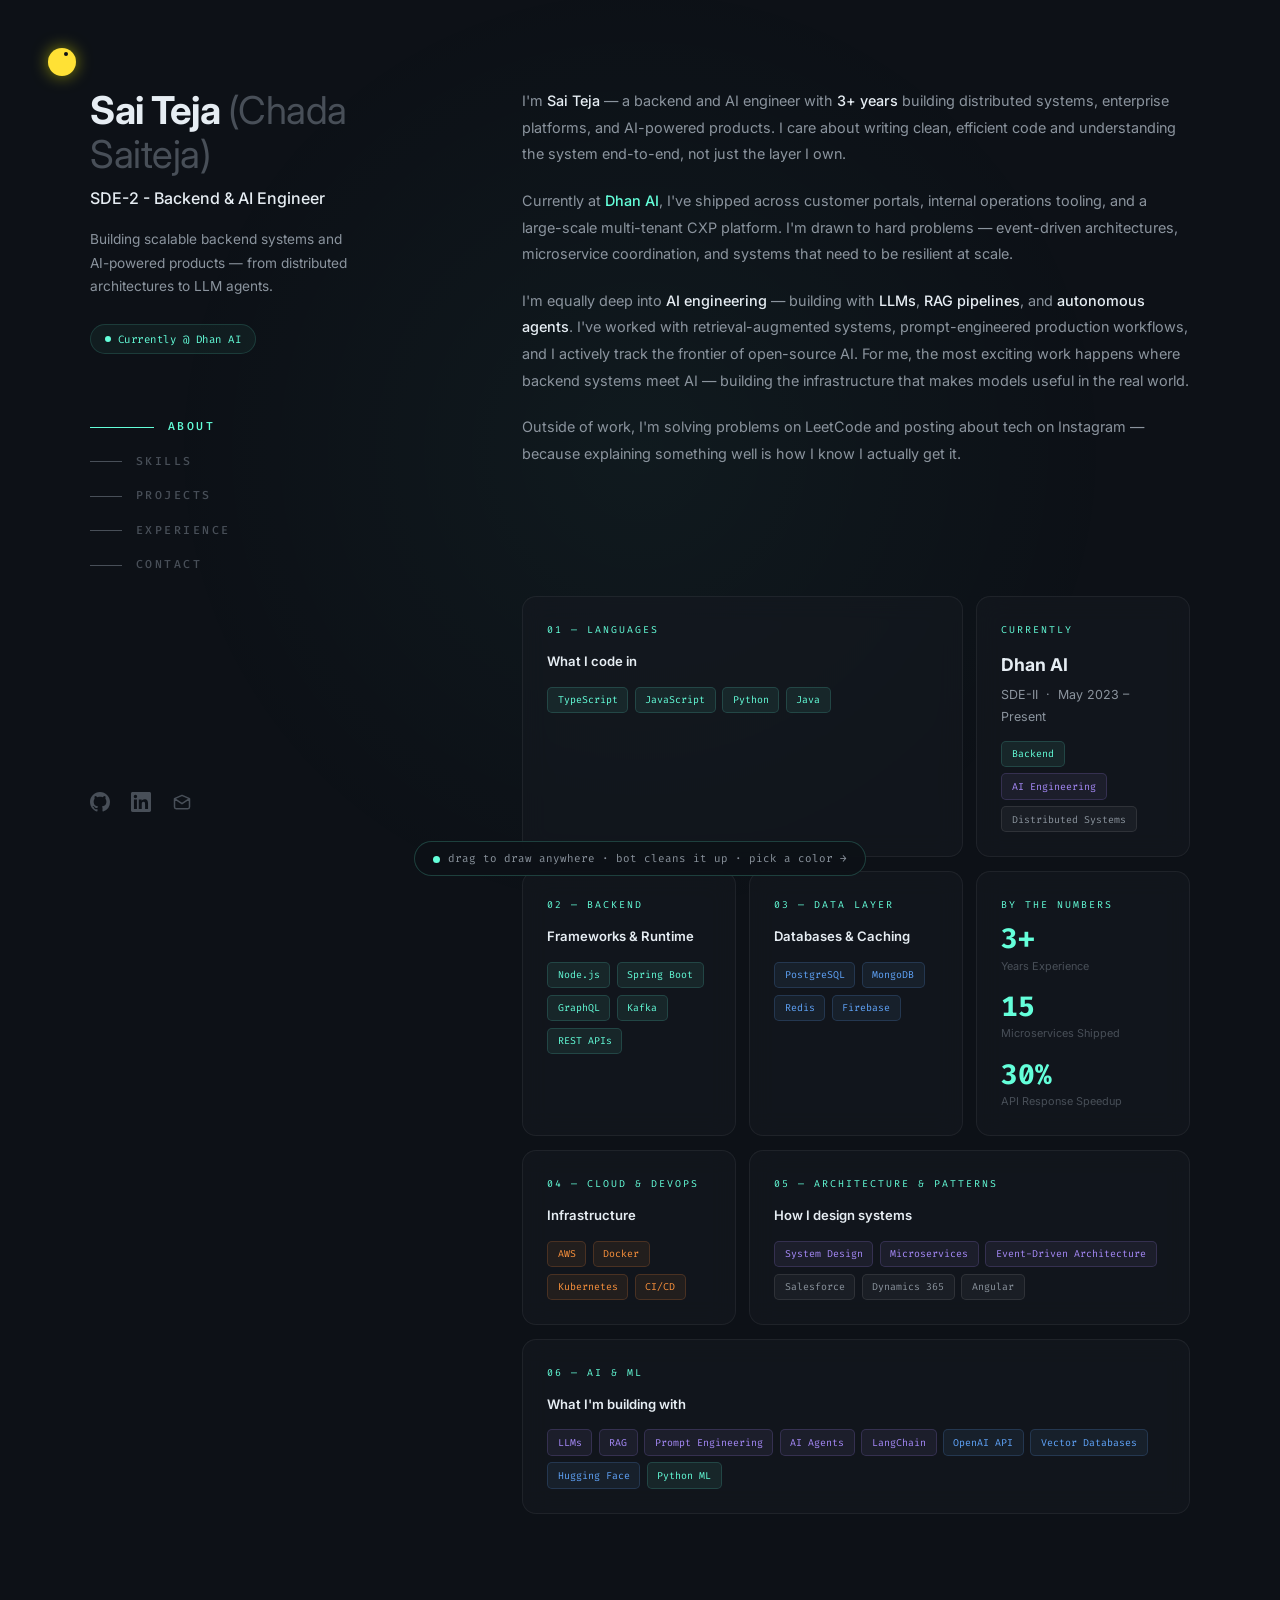
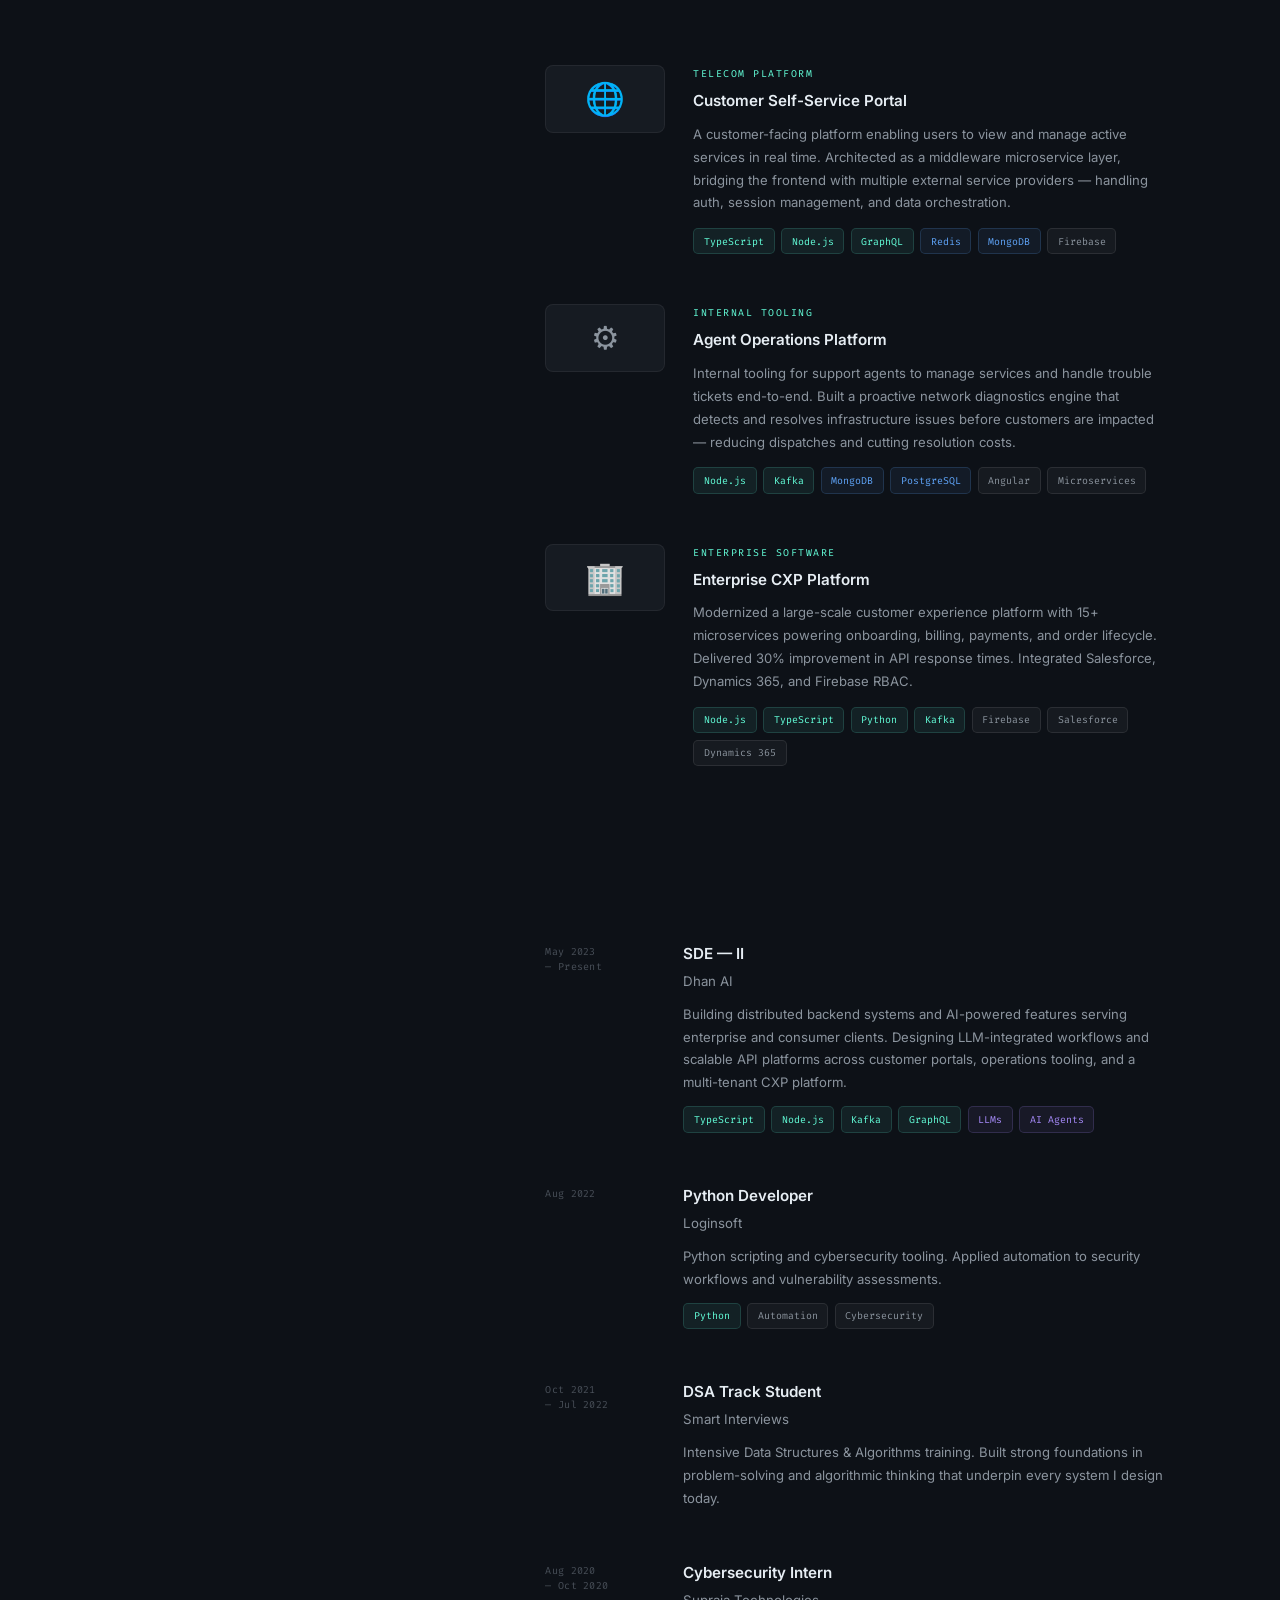
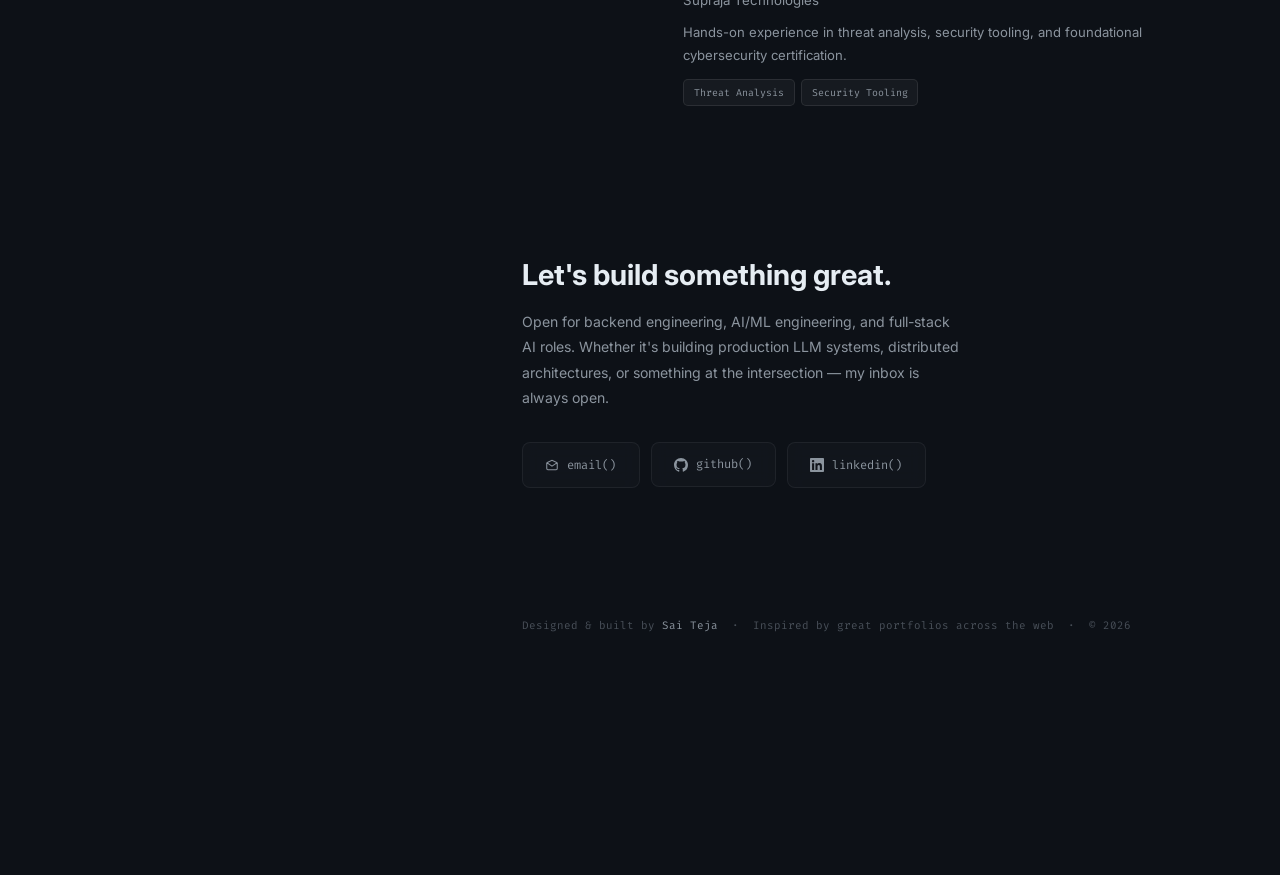
==== commit 87325fd6: "updated eraiser bot" ====
--- a/index.html
+++ b/index.html
@@ -720,25 +720,103 @@
     }
 
     /* ============================
-       VASUDEV-STYLE ERASER BOT
+       PAC-MAN ERASER
        ============================ */
 
-    /* The Bot Icon — Lucide Bot SVG wrapper */
     #eraser-bot {
       position: fixed;
-      width: 32px; height: 32px;
+      width: 28px; height: 28px;
       left: 48px; top: 48px;
       z-index: 20;
-      pointer-events: none;
-      opacity: 0;
-      color: var(--accent);
-      filter: drop-shadow(0 0 8px rgba(100,255,218,0.6));
-      /* transition controlled by JS */
-    }
-
-    #eraser-bot svg {
+      pointer-events: auto;
+      cursor: pointer;
+      opacity: 1;
+      filter: drop-shadow(0 0 8px var(--pac-glow, rgba(255, 255, 0, 0.5)));
+      transition: opacity 0.4s, filter 0.3s;
+      animation: pac-float 3s ease-in-out infinite;
+    }
+
+    /* Floating bob while idle at home */
+    @keyframes pac-float {
+      0%, 100% { translate: 0 0; }
+      50%      { translate: 0 -4px; }
+    }
+
+    /* Disable float while eating */
+    #eraser-bot.chomping { animation: none; }
+
+    /* Click bounce */
+    #eraser-bot.pop {
+      scale: 1.35;
+      transition: scale 0.15s cubic-bezier(0.34, 1.56, 0.64, 1);
+    }
+
+    /* Pac-Man body — two half-circles clipped to form mouth */
+    .pacman {
+      position: relative;
       width: 100%; height: 100%;
-      display: block;
+    }
+
+    .pacman-top,
+    .pacman-bottom {
+      position: absolute;
+      width: 100%; height: 50%;
+      left: 0;
+      background: var(--pac-color, #FFE135);
+      overflow: hidden;
+      transition: background 0.3s;
+    }
+
+    .pacman-top {
+      top: 0;
+      border-radius: 28px 28px 0 0;
+      transform-origin: bottom center;
+    }
+
+    .pacman-bottom {
+      bottom: 0;
+      border-radius: 0 0 28px 28px;
+      transform-origin: top center;
+    }
+
+    /* Eye */
+    .pacman-eye {
+      position: absolute;
+      width: 4px; height: 4px;
+      border-radius: 50%;
+      background: #0d1117;
+      right: 8px; top: 4px;
+      z-index: 1;
+    }
+
+    /* Idle: gentle breathing chomp */
+    .pacman-top  { animation: idle-top 1.8s ease-in-out infinite alternate; }
+    .pacman-bottom { animation: idle-bottom 1.8s ease-in-out infinite alternate; }
+
+    @keyframes idle-top {
+      0%   { transform: rotate(-4deg); }
+      100% { transform: rotate(-12deg); }
+    }
+    @keyframes idle-bottom {
+      0%   { transform: rotate(4deg); }
+      100% { transform: rotate(12deg); }
+    }
+
+    /* Chomp animation while eating */
+    #eraser-bot.chomping .pacman-top {
+      animation: chomp-top 0.22s ease-in-out infinite alternate;
+    }
+    #eraser-bot.chomping .pacman-bottom {
+      animation: chomp-bottom 0.22s ease-in-out infinite alternate;
+    }
+
+    @keyframes chomp-top {
+      0%   { transform: rotate(0deg); }
+      100% { transform: rotate(-35deg); }
+    }
+    @keyframes chomp-bottom {
+      0%   { transform: rotate(0deg); }
+      100% { transform: rotate(35deg); }
     }
 
     /* Paint dot particles spawned on canvas by JS (DOM divs) */
@@ -805,18 +883,12 @@
     <div class="color-swatch" data-color="rgba(96,165,250,0.7)" data-glow="rgba(96,165,250,0.3)" style="background:#60a5fa"></div>
   </div>
 
-  <!-- Vasudev-style Eraser Bot: Lucide Bot SVG icon -->
+  <!-- Pac-Man Eraser -->
   <div id="eraser-bot" aria-hidden="true">
-    <!-- Lucide Bot icon -->
-    <svg xmlns="http://www.w3.org/2000/svg" viewBox="0 0 24 24" fill="none"
-         stroke="currentColor" stroke-width="1.8" stroke-linecap="round" stroke-linejoin="round">
-      <path d="M12 8V4H8"/>
-      <rect width="16" height="12" x="4" y="8" rx="2"/>
-      <path d="M2 14h2"/>
-      <path d="M20 14h2"/>
-      <path d="M15 13v2"/>
-      <path d="M9 13v2"/>
-    </svg>
+    <div class="pacman">
+      <div class="pacman-top"><div class="pacman-eye"></div></div>
+      <div class="pacman-bottom"></div>
+    </div>
   </div>
 
   <!-- =====================================================
@@ -828,7 +900,7 @@
     <header class="sidebar">
       <div class="sidebar-main">
         <h1 class="site-name">Sai Teja <span style="color:var(--text-muted);font-weight:400;">(Chada Saiteja)</span></h1>
-        <p class="site-role">SDE-2 &mdash; Backend & AI Engineer</p>
+        <p class="site-role">SDE-2 - Backend &amp; AI Engineer</p>
         <p class="site-tagline">Building scalable backend systems and AI-powered products — from distributed architectures to LLM agents.</p>
 
         <div class="status-badge">
@@ -1271,10 +1343,10 @@
     });
 
     /* ==================================================
-       VASUDEV-STYLE ERASER BOT  (desktop only)
-       Bot lives at home (48, 48) top-left.
-       Drawing spawns white paint-dot particles.
-       On mouseup: bot flies to trail start, eats
+       PAC-MAN ERASER  (desktop only)
+       Pac-Man lives at home (48, 48) top-left.
+       Drawing spawns paint-dot particles.
+       On mouseup: Pac-Man flies to trail start, chomps
        each dot (rotating to face next), flies home.
        ================================================== */
     // Only run on non-touch / desktop screens
@@ -1313,11 +1385,11 @@
       setTimeout(() => hint.classList.remove('show'), 5500);
     }, 2500);
 
-    // Position the bot absolutely (fixed coords)
+    // Position the Pac-Man absolutely (fixed coords)
     function setBotPos(x, y, angleDeg, transition) {
       bot.style.transition = transition || 'none';
-      bot.style.left = (x - 16) + 'px';   // center 32px icon
-      bot.style.top  = (y - 16) + 'px';
+      bot.style.left = (x - 14) + 'px';   // center 28px icon
+      bot.style.top  = (y - 14) + 'px';
       bot.style.transform = `rotate(${angleDeg}deg)`;
     }
 
@@ -1427,6 +1499,35 @@
       document.addEventListener('mouseup',   onMouseUp);
     }
 
+    /* ==================================================
+       PAC-MAN COLOR CYCLE ON CLICK
+       ================================================== */
+    const pacColors = [
+      { color: '#FFE135', glow: 'rgba(255, 225, 53, 0.5)'  },  // Classic yellow
+      { color: '#64ffda', glow: 'rgba(100, 255, 218, 0.5)' },  // Teal (matches accent)
+      { color: '#ff6eb4', glow: 'rgba(255, 110, 180, 0.5)' },  // Pink
+      { color: '#ff9f43', glow: 'rgba(255, 159, 67, 0.5)'  },  // Orange
+      { color: '#a29bfe', glow: 'rgba(162, 155, 254, 0.5)' },  // Lavender
+      { color: '#55efc4', glow: 'rgba(85, 239, 196, 0.5)'  },  // Mint
+    ];
+    let pacColorIdx = 0;
+
+    if (!isMobile && bot) {
+      bot.addEventListener('click', (e) => {
+        e.stopPropagation();
+        pacColorIdx = (pacColorIdx + 1) % pacColors.length;
+        const c = pacColors[pacColorIdx];
+        bot.style.setProperty('--pac-color', c.color);
+        bot.style.setProperty('--pac-glow', c.glow);
+        // Bounce effect
+        bot.classList.add('pop');
+        setTimeout(() => {
+          bot.classList.remove('pop');
+          bot.style.scale = '';
+        }, 200);
+      });
+    }
+
     // ── BOT EATING SEQUENCE ──
     // Phase 1: fly from home to first dot  (0.8s ease-in-out)
     // Phase 2: eat each dot (remove el), rotate toward next
@@ -1437,9 +1538,9 @@
       if (allDots.length === 0) return;
       botBusy = true;
 
-      // Show bot at home
+      // Start chomping from home
       setBotPos(HOME.x, HOME.y, 0, 'none');
-      bot.style.opacity = '1';
+      bot.classList.add('chomping');
 
       const dots = allDots.slice(); // snapshot
       allDots = [];
@@ -1456,13 +1557,13 @@
 
     function eatDot(dots, i) {
       if (i >= dots.length) {
-        // Phase 3: fly back home
+        // Phase 3: fly back home, stop chomping
         const last = dots[dots.length - 1];
         const homeAngle = angleTo(last, HOME);
         setBotPos(HOME.x, HOME.y, homeAngle, 'left 1.0s cubic-bezier(0.25, 0.46, 0.45, 0.94), top 1.0s cubic-bezier(0.25, 0.46, 0.45, 0.94), transform 0.4s ease');
         // Phase 4: hide
         setTimeout(() => {
-          bot.style.opacity = '0';
+          bot.classList.remove('chomping');
           botBusy = false;
           // Start another batch if drawn while eating
           if (allDots.length > 0) setTimeout(startEating, 200);
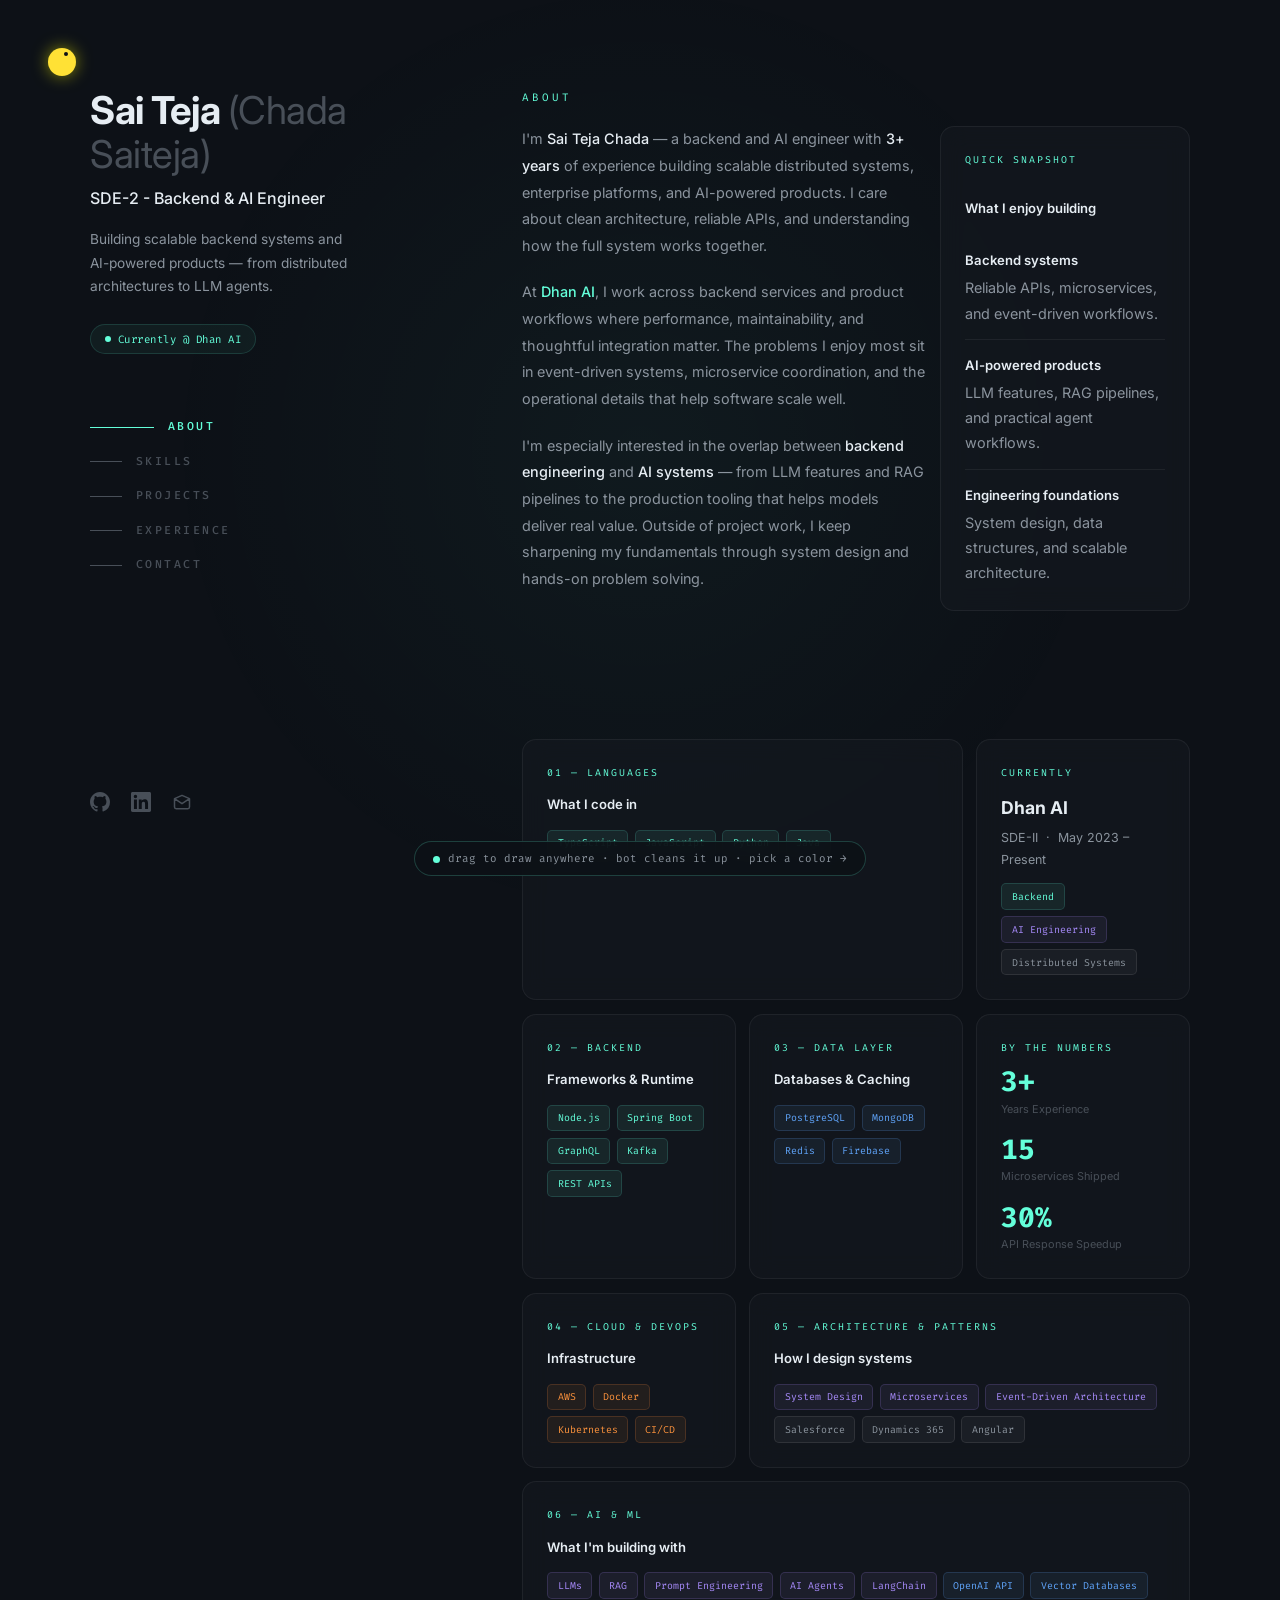
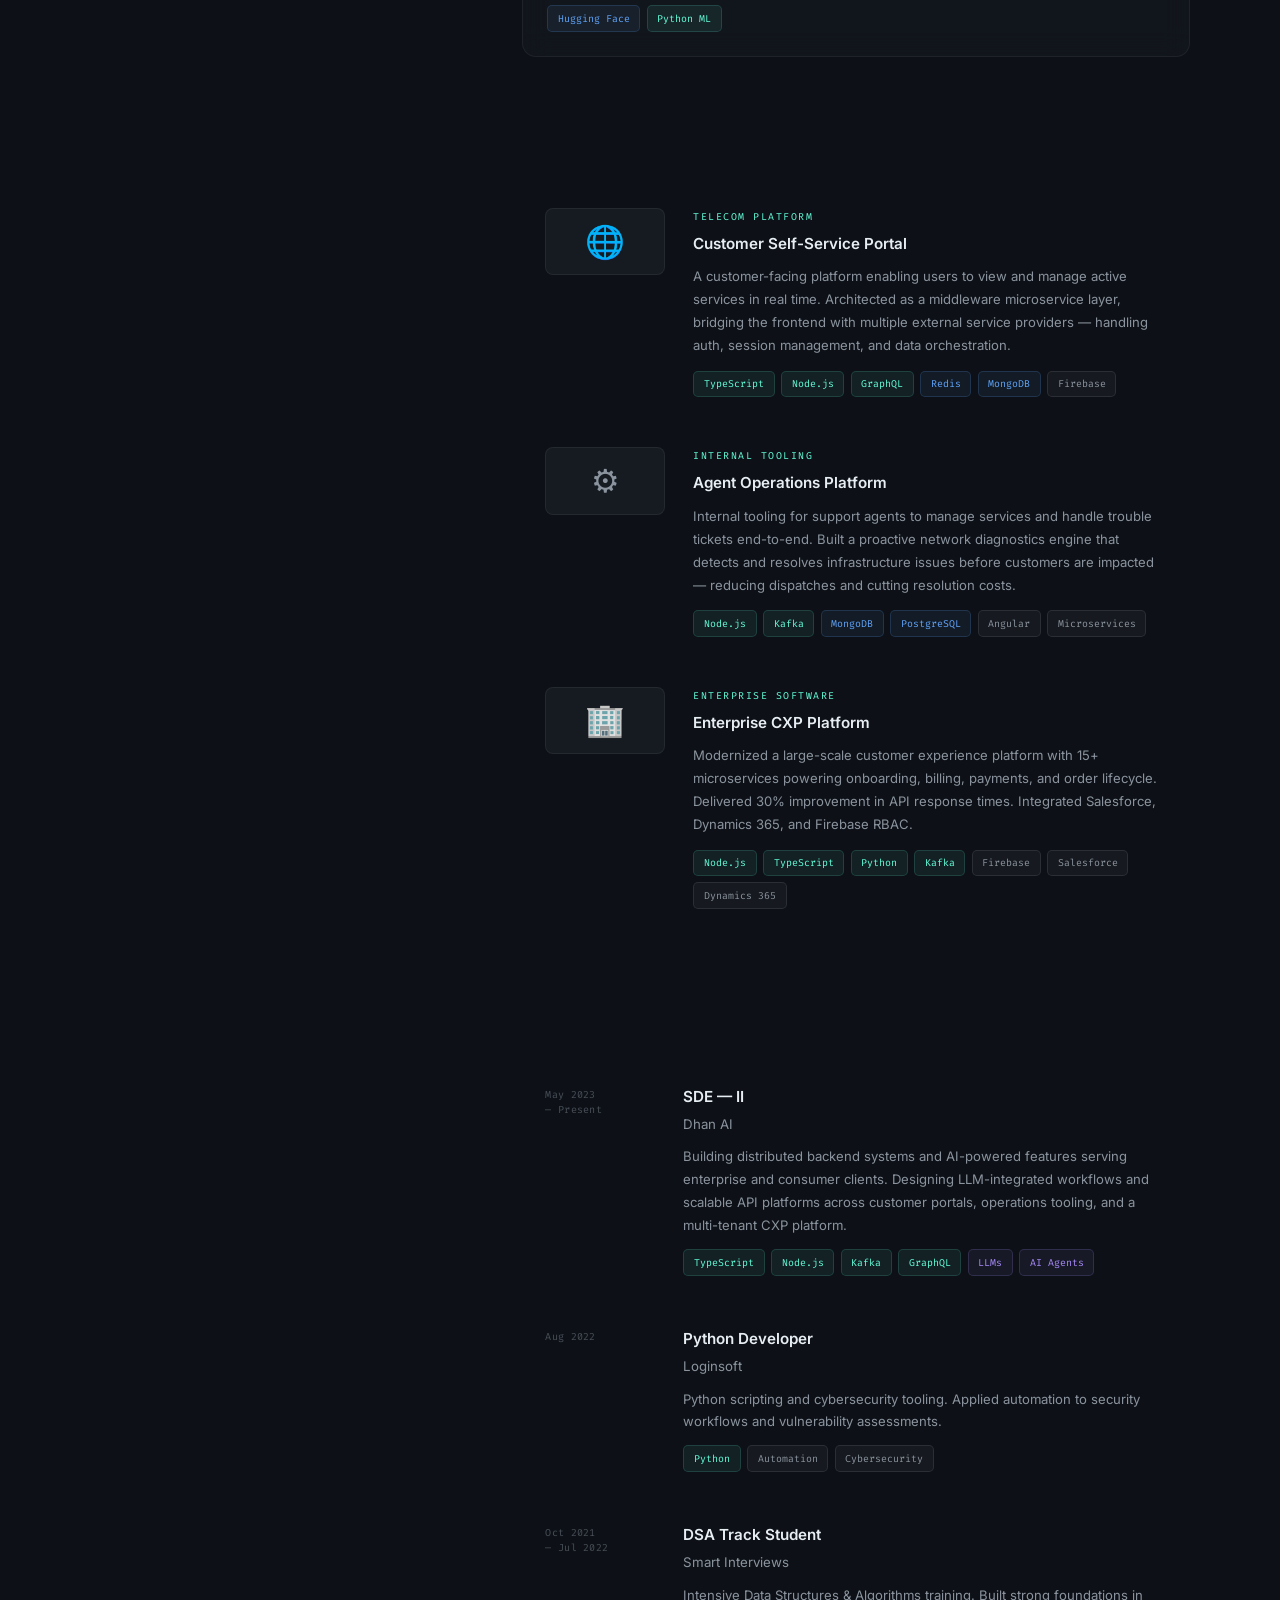
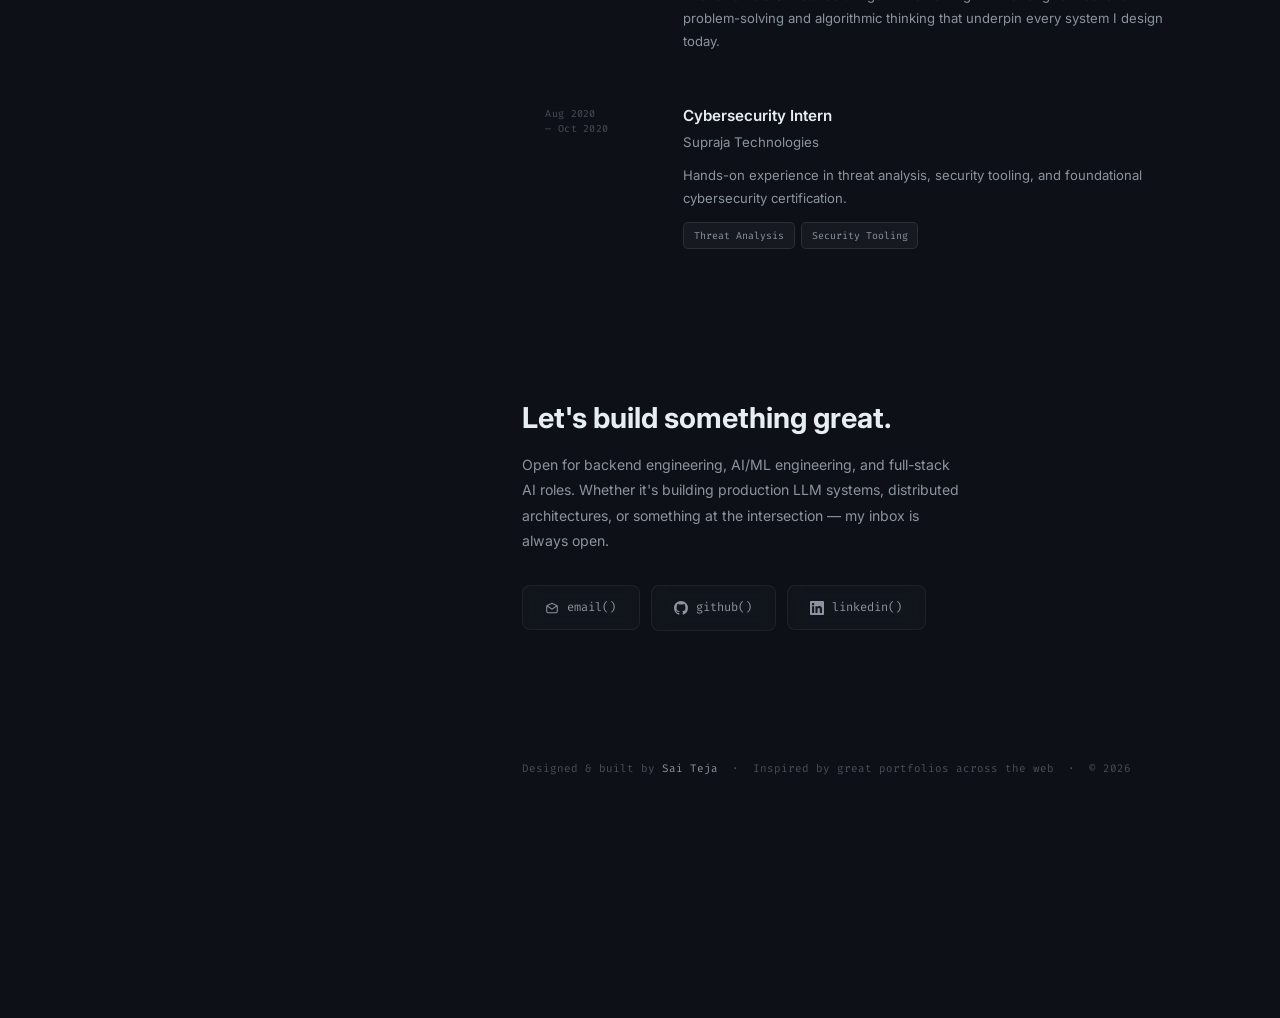
==== commit dc6bcff2: "Refine portfolio about section Co-authored-by: ChadaSaiteja <59697966+ChadaSaiteja@users.noreply.git" ====
--- a/index.html
+++ b/index.html
@@ -283,6 +283,13 @@
     .social-link:hover { color: var(--accent); transform: translateY(-3px); }
     .social-link svg { width: 20px; height: 20px; }
 
+    a:focus-visible,
+    button:focus-visible {
+      outline: 2px solid var(--accent);
+      outline-offset: 4px;
+      border-radius: 6px;
+    }
+
     /* ============================
        RIGHT CONTENT — SCROLLABLE
        ============================ */
@@ -311,7 +318,17 @@
     /* ============================
        ABOUT
        ============================ */
+    .section-label.is-visible { display: block; }
+
+    .about-grid {
+      display: grid;
+      grid-template-columns: minmax(0, 1.8fr) minmax(250px, 1fr);
+      gap: 0.85rem;
+      align-items: start;
+    }
+
     .about-body {
+      max-width: 68ch;
       font-size: 0.9rem;
       color: var(--text-body);
       line-height: 1.85;
@@ -322,6 +339,37 @@
     .about-body strong {
       color: var(--text-primary);
       font-weight: 500;
+    }
+
+    .about-panel {
+      display: grid;
+      gap: 1rem;
+    }
+
+    .about-list {
+      list-style: none;
+      display: grid;
+      gap: 0.85rem;
+      position: relative;
+      z-index: 1;
+    }
+
+    .about-list li {
+      padding-top: 0.85rem;
+      border-top: 1px solid var(--border);
+    }
+
+    .about-list li:first-child {
+      padding-top: 0;
+      border-top: 0;
+    }
+
+    .about-list strong {
+      display: block;
+      margin-bottom: 0.2rem;
+      color: var(--text-primary);
+      font-size: 0.82rem;
+      font-weight: 600;
     }
 
     .hl { color: var(--accent); font-weight: 500; }
@@ -844,6 +892,7 @@
       .sidebar-nav { display: none; }
       .content { padding: 2rem 0 6rem; }
       .section-label { display: block; }
+      .about-grid { grid-template-columns: 1fr; }
 
       .bento { grid-template-columns: repeat(2, 1fr); }
       .tile.span2 { grid-column: span 2; }
@@ -936,30 +985,46 @@
 
       <!-- ABOUT -->
       <section id="about" aria-labelledby="about-heading">
-        <div class="section-label">About</div>
+        <div class="section-label is-visible">About</div>
         <h2 id="about-heading" class="visually-hidden">About Sai Teja — Backend & AI Engineer</h2>
-        <div class="about-body reveal">
-          <p>
-            I'm <strong>Sai Teja</strong> — a backend and AI engineer with <strong>3+ years</strong> building
-            distributed systems, enterprise platforms, and AI-powered products. I care about writing clean,
-            efficient code and understanding the system end-to-end, not just the layer I own.
-          </p>
-          <p>
-            Currently at <span class="hl">Dhan AI</span>, I've shipped across customer portals, internal
-            operations tooling, and a large-scale multi-tenant CXP platform. I'm drawn to hard problems —
-            event-driven architectures, microservice coordination, and systems that need to be resilient at scale.
-          </p>
-          <p>
-            I'm equally deep into <strong>AI engineering</strong> — building with <strong>LLMs</strong>,
-            <strong>RAG pipelines</strong>, and <strong>autonomous agents</strong>. I've worked with retrieval-augmented
-            systems, prompt-engineered production workflows, and I actively track the frontier of open-source AI.
-            For me, the most exciting work happens where backend systems meet AI — building the infrastructure
-            that makes models useful in the real world.
-          </p>
-          <p>
-            Outside of work, I'm solving problems on LeetCode and posting about tech on Instagram — because
-            explaining something well is how I know I actually get it.
-          </p>
+        <div class="about-grid reveal">
+          <div class="about-body">
+            <p>
+              I'm <strong>Sai Teja Chada</strong> — a backend and AI engineer with <strong>3+ years</strong> of
+              experience building scalable distributed systems, enterprise platforms, and AI-powered products.
+              I care about clean architecture, reliable APIs, and understanding how the full system works together.
+            </p>
+            <p>
+              At <span class="hl">Dhan AI</span>, I work across backend services and product workflows where
+              performance, maintainability, and thoughtful integration matter. The problems I enjoy most sit in
+              event-driven systems, microservice coordination, and the operational details that help software scale well.
+            </p>
+            <p>
+              I'm especially interested in the overlap between <strong>backend engineering</strong> and
+              <strong>AI systems</strong> — from LLM features and RAG pipelines to the production tooling that
+              helps models deliver real value. Outside of project work, I keep sharpening my fundamentals through
+              system design and hands-on problem solving.
+            </p>
+          </div>
+
+          <aside class="tile about-panel" aria-label="About highlights">
+            <div class="tile-badge">Quick Snapshot</div>
+            <h3 class="tile-heading">What I enjoy building</h3>
+            <ul class="about-list">
+              <li>
+                <strong>Backend systems</strong>
+                Reliable APIs, microservices, and event-driven workflows.
+              </li>
+              <li>
+                <strong>AI-powered products</strong>
+                LLM features, RAG pipelines, and practical agent workflows.
+              </li>
+              <li>
+                <strong>Engineering foundations</strong>
+                System design, data structures, and scalable architecture.
+              </li>
+            </ul>
+          </aside>
         </div>
       </section>
 
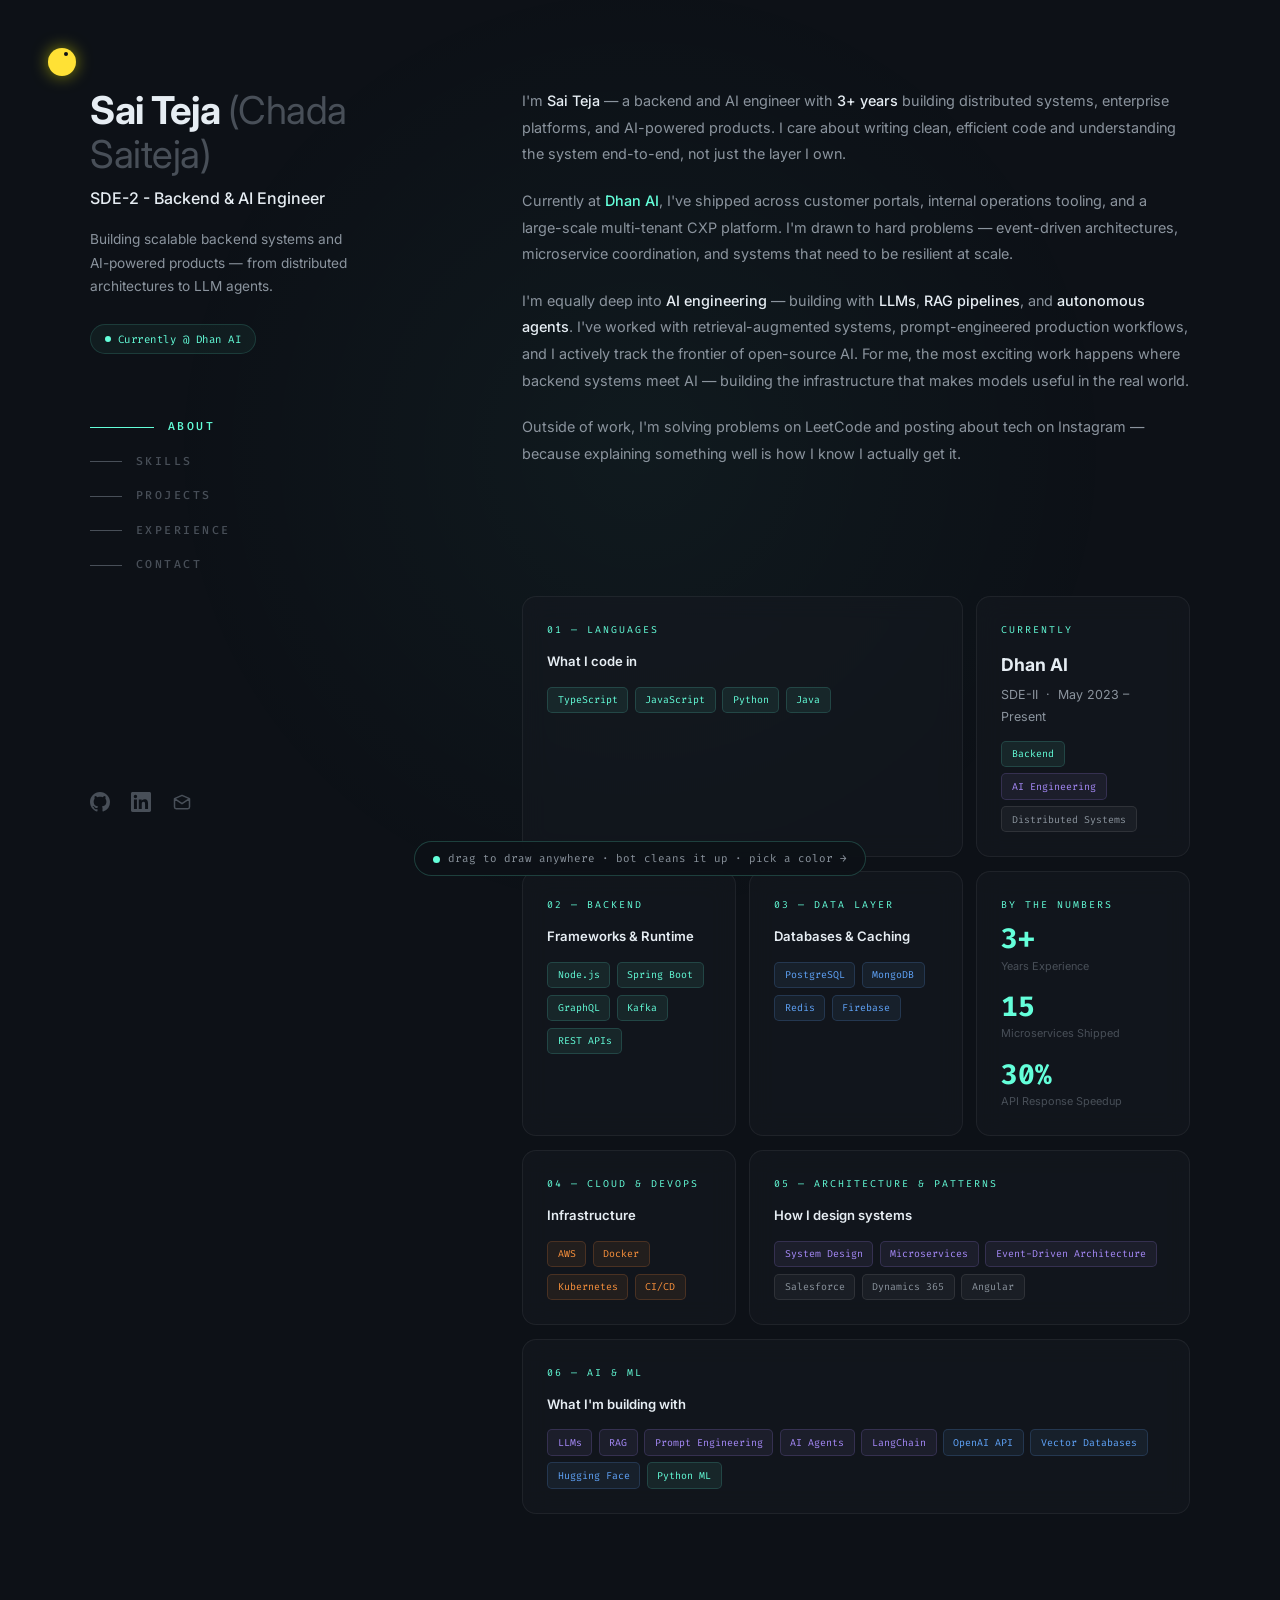
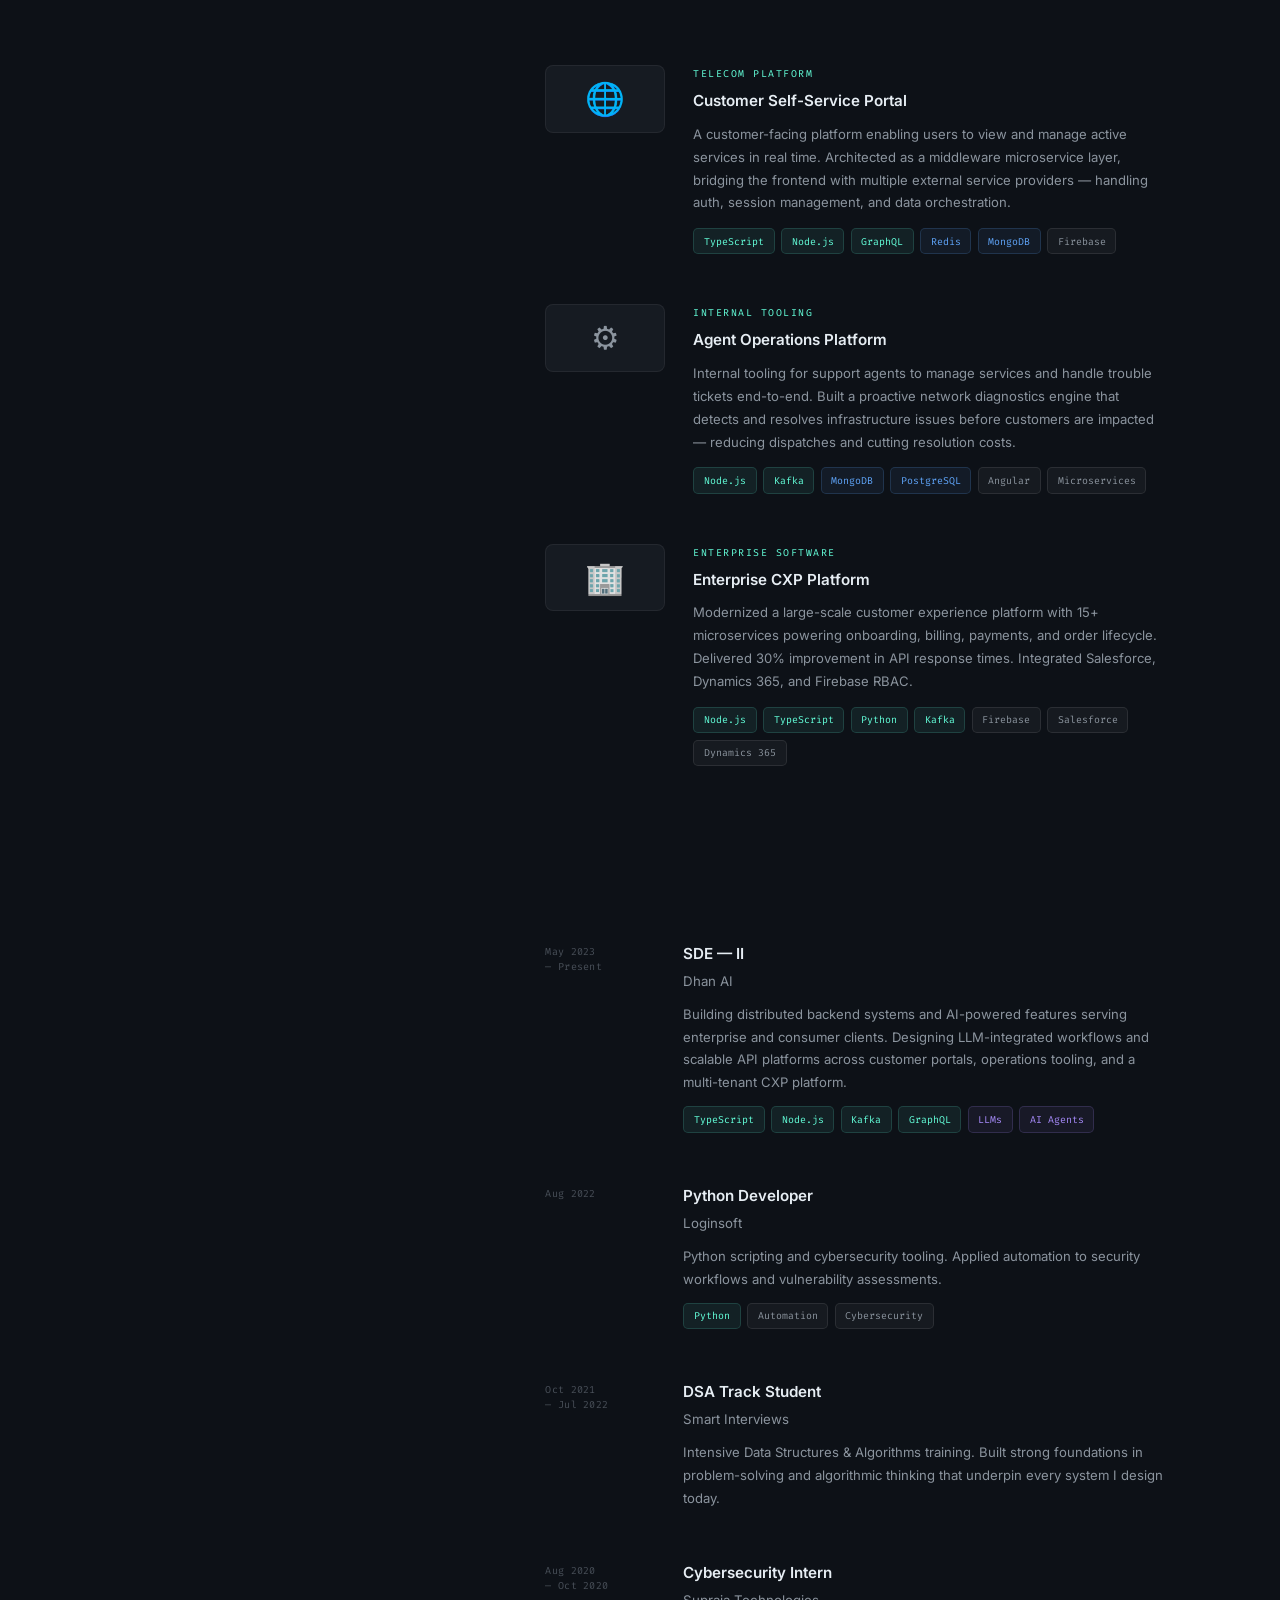
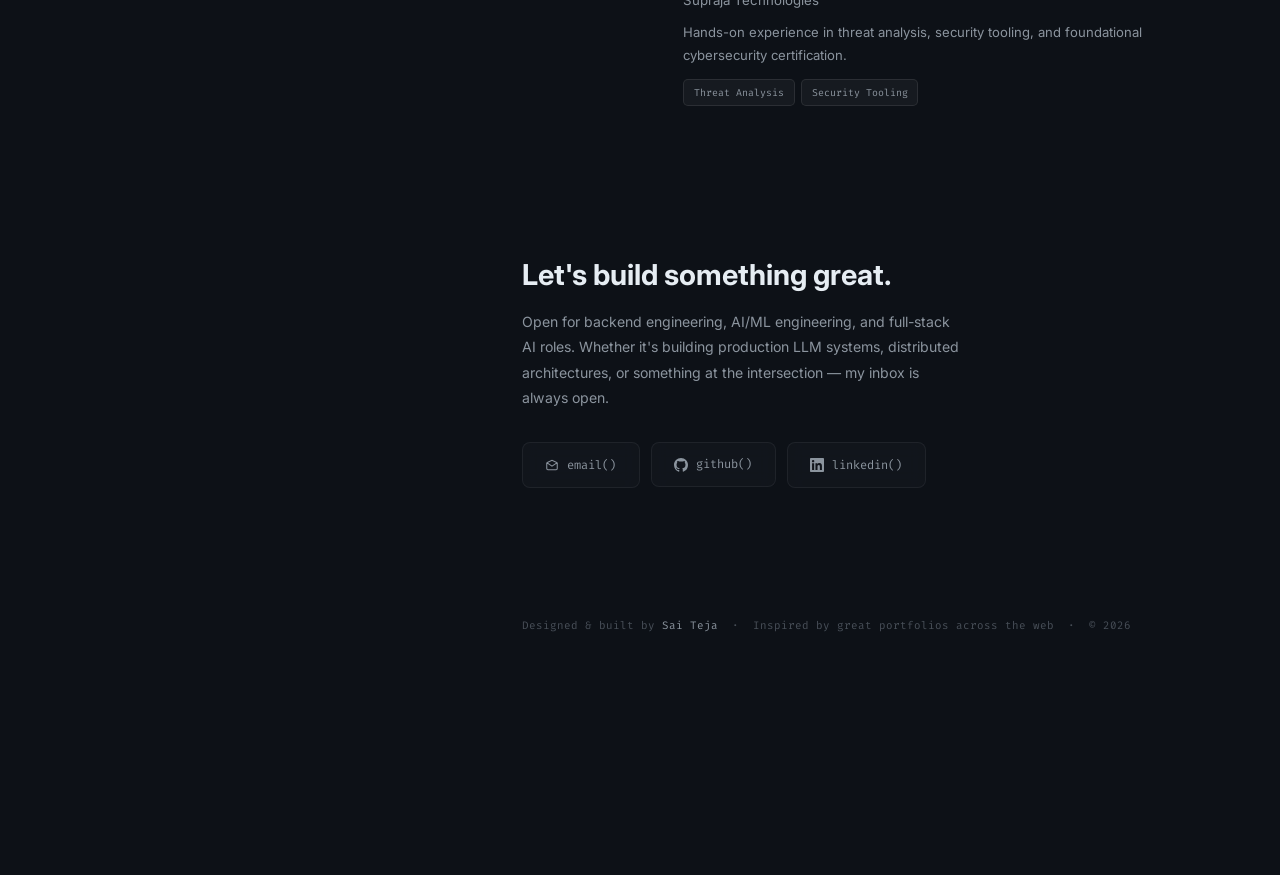
==== commit 0d5ce6ac: "feat(seo): enhance title, metadata, and JSON-LD schema; add content strategy documentation" ====
--- a/index.html
+++ b/index.html
@@ -4,8 +4,8 @@
 <head>
   <meta charset="UTF-8">
   <meta name="viewport" content="width=device-width, initial-scale=1.0">
-  <title>Sai Teja Chada — Backend &amp; AI Engineer | Portfolio</title>
-  <meta name="description" content="Explore Sai Teja Chada's portfolio: Backend &amp; AI Engineer at Dhan AI building Node.js microservices, distributed systems, RAG pipelines, and LLM-powered products.">
+  <title>Backend and AI Engineer Portfolio | Sai Teja Chada</title>
+  <meta name="description" content="Explore Sai Teja Chada's portfolio: SDE-2 building 15+ Node.js microservices, Kafka event systems, and production RAG pipelines. Discover projects and get in touch.">
   <meta name="author" content="Chada Sai Teja">
   <meta name="google-site-verification" content="TFQ-LwnLbn09TmgVWxQWq46Lx7otDsUahGmrhYp-ad8" />
   <meta name="robots" content="index, follow, max-image-preview:large">
@@ -14,59 +14,87 @@
   <link rel="icon" type="image/svg+xml" href="/assets/favicon.svg">
 
   <meta property="og:type" content="website">
-  <meta property="og:site_name" content="Chada Sai Teja — Portfolio">
-  <meta property="og:title" content="Sai Teja | Chada Saiteja — Backend & AI Engineer">
-  <meta property="og:description" content="SDE-2 building scalable distributed systems, AI-powered products, and production LLM infrastructure.">
+  <meta property="og:site_name" content="Sai Teja Chada — Portfolio">
+  <meta property="og:title" content="Backend and AI Engineer Portfolio | Sai Teja Chada">
+  <meta property="og:description" content="SDE-2 at Dhan AI architecting scalable Node.js microservices, Kafka event streams, and production RAG pipelines. Explore architecture case studies and code.">
   <meta property="og:url" content="https://chadasaiteja.github.io/">
   <meta property="og:locale" content="en_US">
   <meta property="og:image" content="https://chadasaiteja.github.io/assets/social-preview.png">
   <meta property="og:image:type" content="image/png">
   <meta property="og:image:width" content="1200">
   <meta property="og:image:height" content="630">
-  <meta property="og:image:alt" content="Sai Teja Chada — Backend and AI Engineer. Distributed systems, microservices, and LLM-powered products.">
+  <meta property="og:image:alt" content="Sai Teja Chada — Backend and AI Engineer Portfolio">
 
   <!-- Twitter -->
   <meta name="twitter:card" content="summary_large_image">
   <meta name="twitter:image" content="https://chadasaiteja.github.io/assets/social-preview.png">
-  <meta name="twitter:image:alt" content="Sai Teja Chada — Backend and AI Engineer. Distributed systems, microservices, and LLM-powered products.">
-  <meta name="twitter:title" content="Sai Teja | Chada Saiteja — Backend & AI Engineer">
-  <meta name="twitter:description" content="SDE-2 building scalable distributed systems, AI-powered products, and production LLM infrastructure.">
-
-  <!-- Structured data: Person -->
+  <meta name="twitter:image:alt" content="Sai Teja Chada — Backend and AI Engineer Portfolio">
+  <meta name="twitter:title" content="Backend and AI Engineer Portfolio | Sai Teja Chada">
+  <meta name="twitter:description" content="SDE-2 at Dhan AI architecting scalable Node.js microservices, Kafka event streams, and production RAG pipelines. Explore architecture case studies and code.">
+
+  <!-- Structured data: Person, WebSite & ProfilePage -->
   <script type="application/ld+json">
   {
     "@context": "https://schema.org",
-    "@type": "Person",
-    "name": "Chada Sai Teja",
-    "alternateName": ["Sai Teja", "Sai Teja Chada"],
-    "url": "https://chadasaiteja.github.io/",
-    "email": "mailto:saiteja.chada2000@gmail.com",
-    "jobTitle": "Backend & AI Engineer",
-    "description": "Backend & AI Engineer (SDE-2) building distributed systems, Node.js/TypeScript microservices, and LLM-powered products.",
-    "worksFor": {
-      "@type": "Organization",
-      "name": "Dhan AI"
-    },
-    "address": {
-      "@type": "PostalAddress",
-      "addressLocality": "Hyderabad",
-      "addressCountry": "IN"
-    },
-    "alumniOf": "Smart Interviews",
-    "knowsAbout": ["Node.js", "TypeScript", "Python", "Java", "Distributed Systems", "Microservices", "Kafka", "GraphQL", "PostgreSQL", "MongoDB", "Redis", "AWS", "Docker", "Kubernetes", "System Design", "LLMs", "RAG", "AI Agents", "LangChain", "Prompt Engineering"],
-    "sameAs": [
-      "https://github.com/ChadaSaiteja",
-      "https://linkedin.com/in/chada-saiteja/"
+    "@graph": [
+      {
+        "@type": "Person",
+        "@id": "https://chadasaiteja.github.io/#person",
+        "name": "Chada Sai Teja",
+        "alternateName": ["Sai Teja", "Sai Teja Chada"],
+        "url": "https://chadasaiteja.github.io/",
+        "image": "https://chadasaiteja.github.io/assets/social-preview.png",
+        "email": "mailto:saiteja.chada2000@gmail.com",
+        "jobTitle": "Backend & AI Engineer",
+        "description": "Backend & AI Engineer (SDE-2 at Dhan AI) building distributed systems, Node.js/TypeScript microservices, Kafka event streams, and production RAG pipelines.",
+        "worksFor": {
+          "@type": "Organization",
+          "name": "Dhan AI"
+        },
+        "address": {
+          "@type": "PostalAddress",
+          "addressLocality": "Hyderabad",
+          "addressCountry": "IN"
+        },
+        "alumniOf": {
+          "@type": "EducationalOrganization",
+          "name": "Smart Interviews"
+        },
+        "knowsAbout": [
+          "Node.js", "TypeScript", "Python", "Java", "Distributed Systems",
+          "Microservices", "Kafka", "GraphQL", "PostgreSQL", "MongoDB",
+          "Redis", "AWS", "Docker", "Kubernetes", "System Design", "LLMs",
+          "RAG", "AI Agents", "LangChain", "Prompt Engineering"
+        ],
+        "sameAs": [
+          "https://github.com/ChadaSaiteja",
+          "https://linkedin.com/in/chada-saiteja/"
+        ]
+      },
+      {
+        "@type": "WebSite",
+        "@id": "https://chadasaiteja.github.io/#website",
+        "name": "Sai Teja Chada — Portfolio",
+        "url": "https://chadasaiteja.github.io/",
+        "description": "Official engineering portfolio of Sai Teja Chada, Backend & AI Engineer (SDE-2 at Dhan AI).",
+        "publisher": {
+          "@id": "https://chadasaiteja.github.io/#person"
+        }
+      },
+      {
+        "@type": "ProfilePage",
+        "@id": "https://chadasaiteja.github.io/#profilepage",
+        "url": "https://chadasaiteja.github.io/",
+        "name": "Sai Teja Chada — Backend & AI Engineer Portfolio",
+        "isPartOf": {
+          "@id": "https://chadasaiteja.github.io/#website"
+        },
+        "about": {
+          "@id": "https://chadasaiteja.github.io/#person"
+        },
+        "primaryImageOfPage": "https://chadasaiteja.github.io/assets/social-preview.png"
+      }
     ]
-  }
-  </script>
-  <!-- Structured data: Website -->
-  <script type="application/ld+json">
-  {
-    "@context": "https://schema.org",
-    "@type": "WebSite",
-    "name": "Chada Sai Teja — Portfolio",
-    "url": "https://chadasaiteja.github.io/"
   }
   </script>
 
@@ -283,13 +311,6 @@
     .social-link:hover { color: var(--accent); transform: translateY(-3px); }
     .social-link svg { width: 20px; height: 20px; }
 
-    a:focus-visible,
-    button:focus-visible {
-      outline: 2px solid var(--accent);
-      outline-offset: 4px;
-      border-radius: 6px;
-    }
-
     /* ============================
        RIGHT CONTENT — SCROLLABLE
        ============================ */
@@ -318,17 +339,7 @@
     /* ============================
        ABOUT
        ============================ */
-    .section-label.is-visible { display: block; }
-
-    .about-grid {
-      display: grid;
-      grid-template-columns: minmax(0, 1.8fr) minmax(250px, 1fr);
-      gap: 0.85rem;
-      align-items: start;
-    }
-
     .about-body {
-      max-width: 68ch;
       font-size: 0.9rem;
       color: var(--text-body);
       line-height: 1.85;
@@ -339,37 +350,6 @@
     .about-body strong {
       color: var(--text-primary);
       font-weight: 500;
-    }
-
-    .about-panel {
-      display: grid;
-      gap: 1rem;
-    }
-
-    .about-list {
-      list-style: none;
-      display: grid;
-      gap: 0.85rem;
-      position: relative;
-      z-index: 1;
-    }
-
-    .about-list li {
-      padding-top: 0.85rem;
-      border-top: 1px solid var(--border);
-    }
-
-    .about-list li:first-child {
-      padding-top: 0;
-      border-top: 0;
-    }
-
-    .about-list strong {
-      display: block;
-      margin-bottom: 0.2rem;
-      color: var(--text-primary);
-      font-size: 0.82rem;
-      font-weight: 600;
     }
 
     .hl { color: var(--accent); font-weight: 500; }
@@ -892,7 +872,6 @@
       .sidebar-nav { display: none; }
       .content { padding: 2rem 0 6rem; }
       .section-label { display: block; }
-      .about-grid { grid-template-columns: 1fr; }
 
       .bento { grid-template-columns: repeat(2, 1fr); }
       .tile.span2 { grid-column: span 2; }
@@ -985,46 +964,30 @@
 
       <!-- ABOUT -->
       <section id="about" aria-labelledby="about-heading">
-        <div class="section-label is-visible">About</div>
+        <div class="section-label">About</div>
         <h2 id="about-heading" class="visually-hidden">About Sai Teja — Backend & AI Engineer</h2>
-        <div class="about-grid reveal">
-          <div class="about-body">
-            <p>
-              I'm <strong>Sai Teja Chada</strong> — a backend and AI engineer with <strong>3+ years</strong> of
-              experience building scalable distributed systems, enterprise platforms, and AI-powered products.
-              I care about clean architecture, reliable APIs, and understanding how the full system works together.
-            </p>
-            <p>
-              At <span class="hl">Dhan AI</span>, I work across backend services and product workflows where
-              performance, maintainability, and thoughtful integration matter. The problems I enjoy most sit in
-              event-driven systems, microservice coordination, and the operational details that help software scale well.
-            </p>
-            <p>
-              I'm especially interested in the overlap between <strong>backend engineering</strong> and
-              <strong>AI systems</strong> — from LLM features and RAG pipelines to the production tooling that
-              helps models deliver real value. Outside of project work, I keep sharpening my fundamentals through
-              system design and hands-on problem solving.
-            </p>
-          </div>
-
-          <aside class="tile about-panel" aria-label="About highlights">
-            <div class="tile-badge">Quick Snapshot</div>
-            <h3 class="tile-heading">What I enjoy building</h3>
-            <ul class="about-list">
-              <li>
-                <strong>Backend systems</strong>
-                Reliable APIs, microservices, and event-driven workflows.
-              </li>
-              <li>
-                <strong>AI-powered products</strong>
-                LLM features, RAG pipelines, and practical agent workflows.
-              </li>
-              <li>
-                <strong>Engineering foundations</strong>
-                System design, data structures, and scalable architecture.
-              </li>
-            </ul>
-          </aside>
+        <div class="about-body reveal">
+          <p>
+            I'm <strong>Sai Teja</strong> — a backend and AI engineer with <strong>3+ years</strong> building
+            distributed systems, enterprise platforms, and AI-powered products. I care about writing clean,
+            efficient code and understanding the system end-to-end, not just the layer I own.
+          </p>
+          <p>
+            Currently at <span class="hl">Dhan AI</span>, I've shipped across customer portals, internal
+            operations tooling, and a large-scale multi-tenant CXP platform. I'm drawn to hard problems —
+            event-driven architectures, microservice coordination, and systems that need to be resilient at scale.
+          </p>
+          <p>
+            I'm equally deep into <strong>AI engineering</strong> — building with <strong>LLMs</strong>,
+            <strong>RAG pipelines</strong>, and <strong>autonomous agents</strong>. I've worked with retrieval-augmented
+            systems, prompt-engineered production workflows, and I actively track the frontier of open-source AI.
+            For me, the most exciting work happens where backend systems meet AI — building the infrastructure
+            that makes models useful in the real world.
+          </p>
+          <p>
+            Outside of work, I'm solving problems on LeetCode and posting about tech on Instagram — because
+            explaining something well is how I know I actually get it.
+          </p>
         </div>
       </section>
 
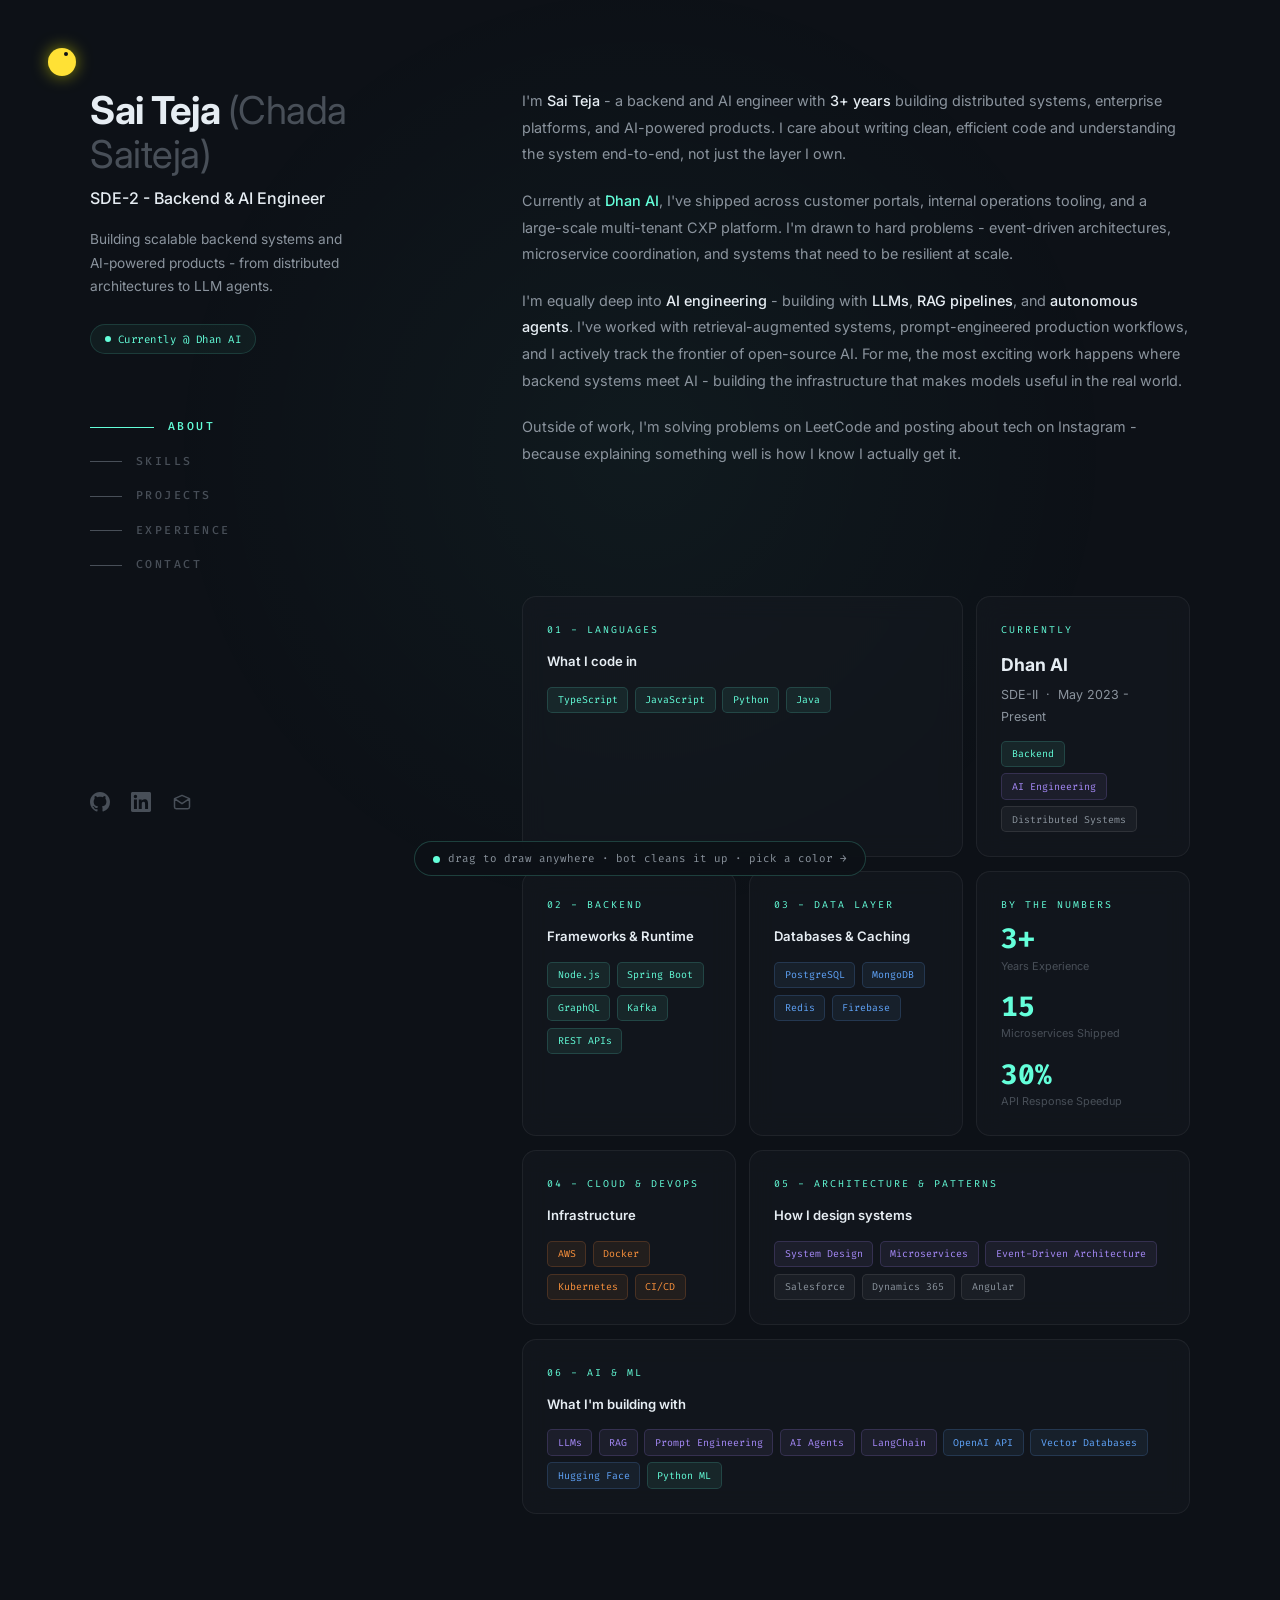
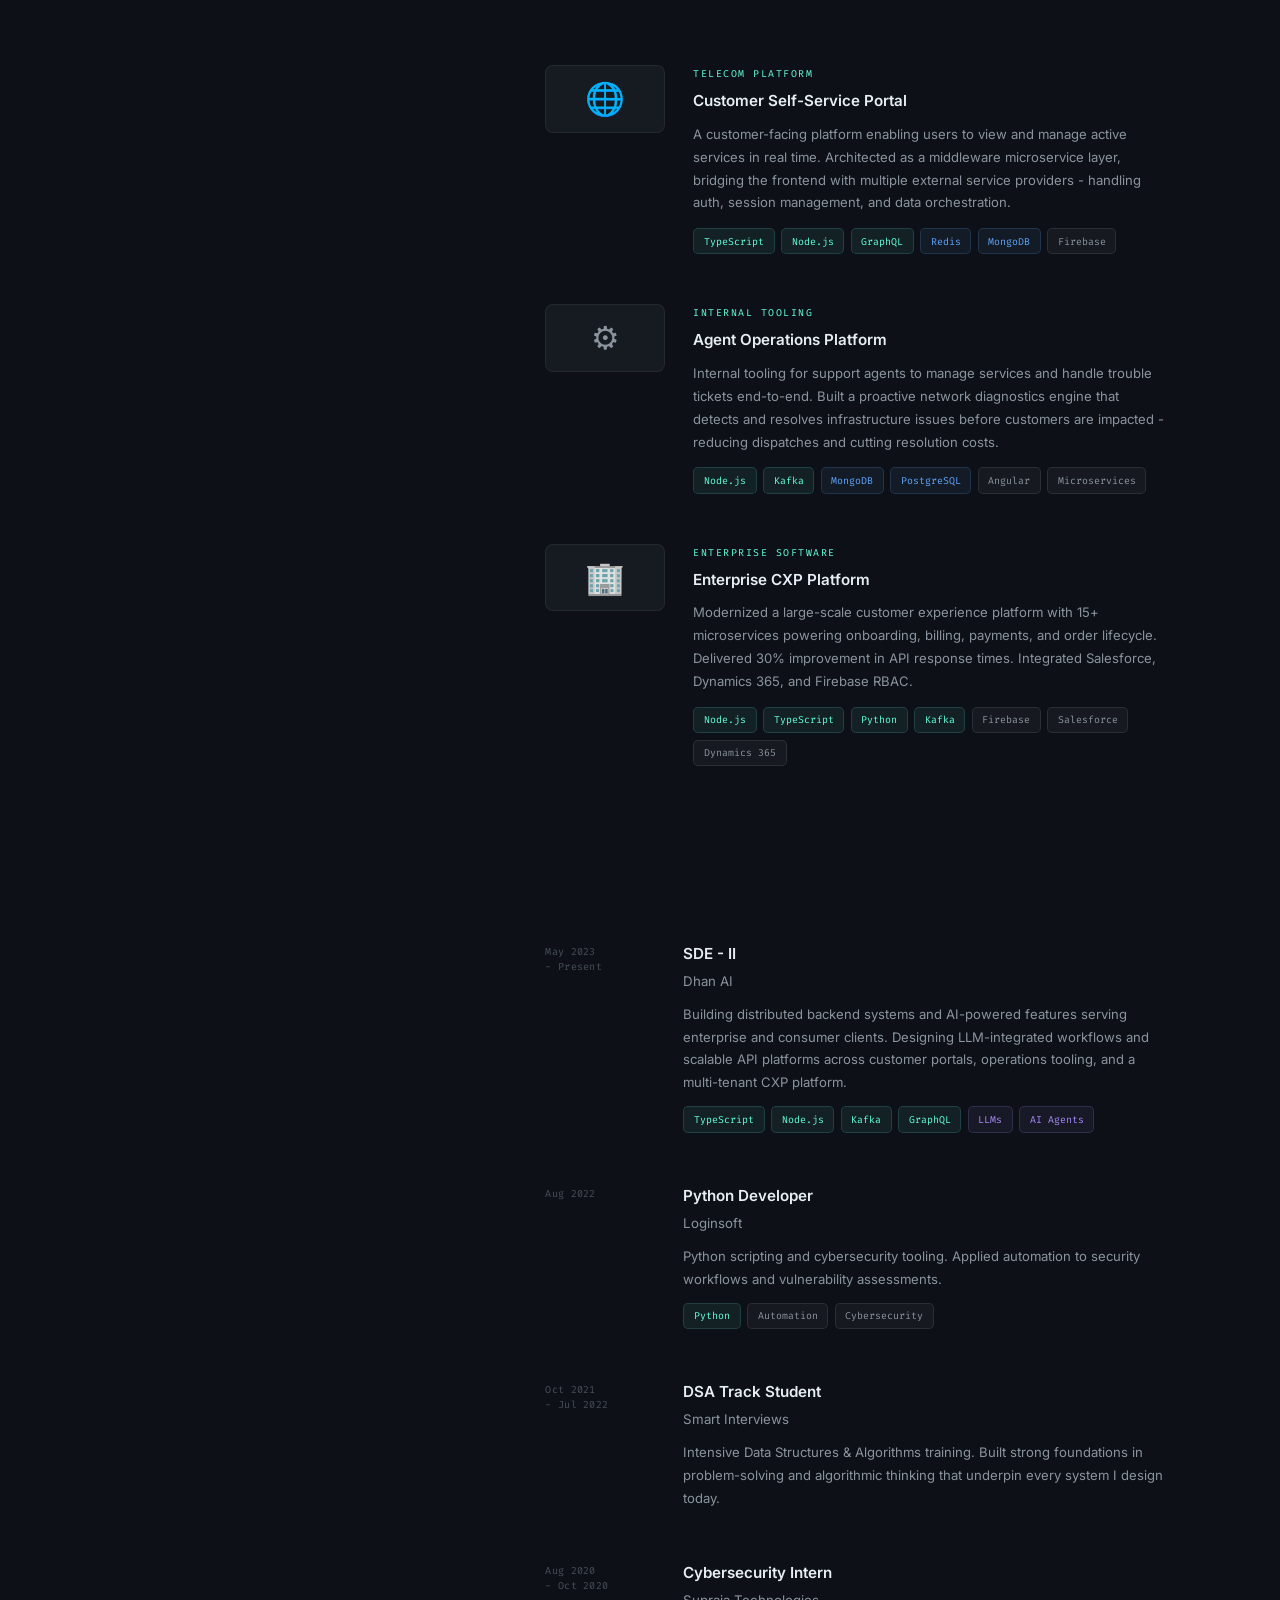
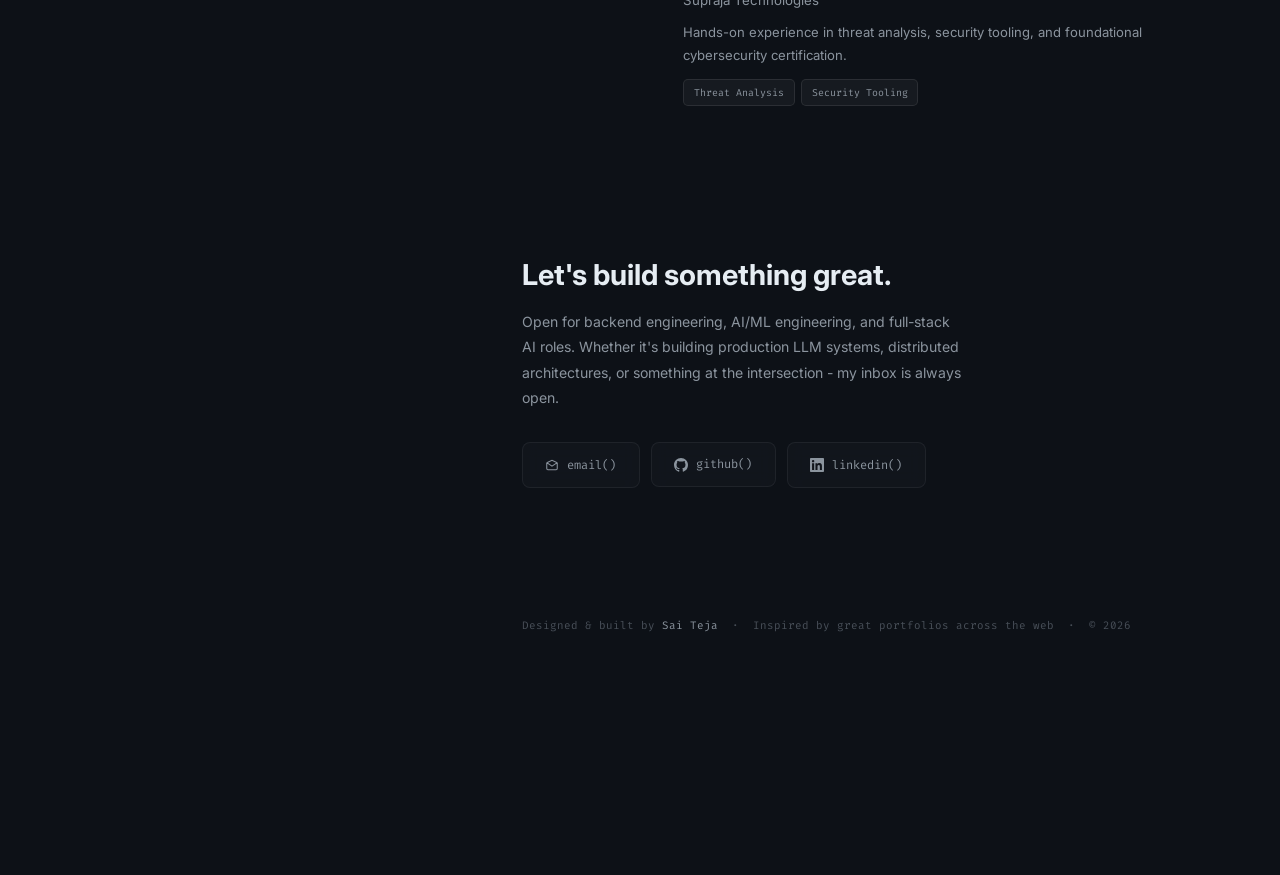
==== commit 9cfff53b: "fix: replace AI-generated long dashes with hyphens" ====
--- a/index.html
+++ b/index.html
@@ -14,7 +14,7 @@
   <link rel="icon" type="image/svg+xml" href="/assets/favicon.svg">
 
   <meta property="og:type" content="website">
-  <meta property="og:site_name" content="Sai Teja Chada — Portfolio">
+  <meta property="og:site_name" content="Sai Teja Chada - Portfolio">
   <meta property="og:title" content="Backend and AI Engineer Portfolio | Sai Teja Chada">
   <meta property="og:description" content="SDE-2 at Dhan AI architecting scalable Node.js microservices, Kafka event streams, and production RAG pipelines. Explore architecture case studies and code.">
   <meta property="og:url" content="https://chadasaiteja.github.io/">
@@ -23,12 +23,12 @@
   <meta property="og:image:type" content="image/png">
   <meta property="og:image:width" content="1200">
   <meta property="og:image:height" content="630">
-  <meta property="og:image:alt" content="Sai Teja Chada — Backend and AI Engineer Portfolio">
+  <meta property="og:image:alt" content="Sai Teja Chada - Backend and AI Engineer Portfolio">
 
   <!-- Twitter -->
   <meta name="twitter:card" content="summary_large_image">
   <meta name="twitter:image" content="https://chadasaiteja.github.io/assets/social-preview.png">
-  <meta name="twitter:image:alt" content="Sai Teja Chada — Backend and AI Engineer Portfolio">
+  <meta name="twitter:image:alt" content="Sai Teja Chada - Backend and AI Engineer Portfolio">
   <meta name="twitter:title" content="Backend and AI Engineer Portfolio | Sai Teja Chada">
   <meta name="twitter:description" content="SDE-2 at Dhan AI architecting scalable Node.js microservices, Kafka event streams, and production RAG pipelines. Explore architecture case studies and code.">
 
@@ -74,7 +74,7 @@
       {
         "@type": "WebSite",
         "@id": "https://chadasaiteja.github.io/#website",
-        "name": "Sai Teja Chada — Portfolio",
+        "name": "Sai Teja Chada - Portfolio",
         "url": "https://chadasaiteja.github.io/",
         "description": "Official engineering portfolio of Sai Teja Chada, Backend & AI Engineer (SDE-2 at Dhan AI).",
         "publisher": {
@@ -85,14 +85,17 @@
         "@type": "ProfilePage",
         "@id": "https://chadasaiteja.github.io/#profilepage",
         "url": "https://chadasaiteja.github.io/",
-        "name": "Sai Teja Chada — Backend & AI Engineer Portfolio",
+        "name": "Sai Teja Chada - Backend & AI Engineer Portfolio",
         "isPartOf": {
           "@id": "https://chadasaiteja.github.io/#website"
         },
         "about": {
           "@id": "https://chadasaiteja.github.io/#person"
         },
-        "primaryImageOfPage": "https://chadasaiteja.github.io/assets/social-preview.png"
+        "primaryImageOfPage": "https://chadasaiteja.github.io/assets/social-preview.png",
+        "mainEntity": {
+          "@id": "https://chadasaiteja.github.io/#person"
+        }
       }
     ]
   }
@@ -175,7 +178,7 @@
     }
 
     /* ============================
-       PAGE WRAPPER — TWO COLUMN
+       PAGE WRAPPER - TWO COLUMN
        ============================ */
     .page-wrapper {
       max-width: 1180px;
@@ -188,7 +191,7 @@
     }
 
     /* ============================
-       LEFT SIDEBAR — STICKY
+       LEFT SIDEBAR - STICKY
        ============================ */
     .sidebar {
       width: 360px;
@@ -312,7 +315,7 @@
     .social-link svg { width: 20px; height: 20px; }
 
     /* ============================
-       RIGHT CONTENT — SCROLLABLE
+       RIGHT CONTENT - SCROLLABLE
        ============================ */
     .content {
       flex: 1;
@@ -355,7 +358,7 @@
     .hl { color: var(--accent); font-weight: 500; }
 
     /* ============================
-       BENTO GRID — SKILLS
+       BENTO GRID - SKILLS
        ============================ */
     .bento {
       display: grid;
@@ -779,7 +782,7 @@
       transition: scale 0.15s cubic-bezier(0.34, 1.56, 0.64, 1);
     }
 
-    /* Pac-Man body — two half-circles clipped to form mouth */
+    /* Pac-Man body - two half-circles clipped to form mouth */
     .pacman {
       position: relative;
       width: 100%; height: 100%;
@@ -924,12 +927,12 @@
        ===================================================== -->
   <div class="page-wrapper">
 
-    <!-- ── LEFT: STICKY SIDEBAR ── -->
+    <!-- -- LEFT: STICKY SIDEBAR -- -->
     <header class="sidebar">
       <div class="sidebar-main">
         <h1 class="site-name">Sai Teja <span style="color:var(--text-muted);font-weight:400;">(Chada Saiteja)</span></h1>
         <p class="site-role">SDE-2 - Backend &amp; AI Engineer</p>
-        <p class="site-tagline">Building scalable backend systems and AI-powered products — from distributed architectures to LLM agents.</p>
+        <p class="site-tagline">Building scalable backend systems and AI-powered products - from distributed architectures to LLM agents.</p>
 
         <div class="status-badge">
           <span class="status-dot"></span>Currently @ Dhan AI
@@ -959,33 +962,33 @@
       </div>
     </header>
 
-    <!-- ── RIGHT: SCROLLABLE CONTENT ── -->
+    <!-- -- RIGHT: SCROLLABLE CONTENT -- -->
     <main class="content">
 
       <!-- ABOUT -->
       <section id="about" aria-labelledby="about-heading">
         <div class="section-label">About</div>
-        <h2 id="about-heading" class="visually-hidden">About Sai Teja — Backend & AI Engineer</h2>
+        <h2 id="about-heading" class="visually-hidden">About Sai Teja - Backend & AI Engineer</h2>
         <div class="about-body reveal">
           <p>
-            I'm <strong>Sai Teja</strong> — a backend and AI engineer with <strong>3+ years</strong> building
+            I'm <strong>Sai Teja</strong> - a backend and AI engineer with <strong>3+ years</strong> building
             distributed systems, enterprise platforms, and AI-powered products. I care about writing clean,
             efficient code and understanding the system end-to-end, not just the layer I own.
           </p>
           <p>
             Currently at <span class="hl">Dhan AI</span>, I've shipped across customer portals, internal
-            operations tooling, and a large-scale multi-tenant CXP platform. I'm drawn to hard problems —
+            operations tooling, and a large-scale multi-tenant CXP platform. I'm drawn to hard problems -
             event-driven architectures, microservice coordination, and systems that need to be resilient at scale.
           </p>
           <p>
-            I'm equally deep into <strong>AI engineering</strong> — building with <strong>LLMs</strong>,
+            I'm equally deep into <strong>AI engineering</strong> - building with <strong>LLMs</strong>,
             <strong>RAG pipelines</strong>, and <strong>autonomous agents</strong>. I've worked with retrieval-augmented
             systems, prompt-engineered production workflows, and I actively track the frontier of open-source AI.
-            For me, the most exciting work happens where backend systems meet AI — building the infrastructure
+            For me, the most exciting work happens where backend systems meet AI - building the infrastructure
             that makes models useful in the real world.
           </p>
           <p>
-            Outside of work, I'm solving problems on LeetCode and posting about tech on Instagram — because
+            Outside of work, I'm solving problems on LeetCode and posting about tech on Instagram - because
             explaining something well is how I know I actually get it.
           </p>
         </div>
@@ -997,9 +1000,9 @@
         <h2 id="skills-heading" class="visually-hidden">Tech Stack & Skills</h2>
         <div class="bento reveal">
 
-          <!-- Languages — wide -->
+          <!-- Languages - wide -->
           <div class="tile span2">
-            <div class="tile-badge">01 — Languages</div>
+            <div class="tile-badge">01 - Languages</div>
             <div class="tile-heading">What I code in</div>
             <div class="tags">
               <span class="tag tag-teal">TypeScript</span>
@@ -1013,7 +1016,7 @@
           <div class="tile">
             <div class="tile-badge">Currently</div>
             <div class="current-company">Dhan AI</div>
-            <div class="current-meta">SDE-II &nbsp;·&nbsp; May 2023 – Present</div>
+            <div class="current-meta">SDE-II &nbsp;·&nbsp; May 2023 - Present</div>
             <div class="tags">
               <span class="tag tag-teal">Backend</span>
               <span class="tag tag-purple">AI Engineering</span>
@@ -1023,7 +1026,7 @@
 
           <!-- Backend frameworks -->
           <div class="tile">
-            <div class="tile-badge">02 — Backend</div>
+            <div class="tile-badge">02 - Backend</div>
             <div class="tile-heading">Frameworks & Runtime</div>
             <div class="tags">
               <span class="tag tag-teal">Node.js</span>
@@ -1036,7 +1039,7 @@
 
           <!-- Databases -->
           <div class="tile">
-            <div class="tile-badge">03 — Data Layer</div>
+            <div class="tile-badge">03 - Data Layer</div>
             <div class="tile-heading">Databases & Caching</div>
             <div class="tags">
               <span class="tag tag-blue">PostgreSQL</span>
@@ -1067,7 +1070,7 @@
 
           <!-- Cloud & DevOps -->
           <div class="tile">
-            <div class="tile-badge">04 — Cloud & DevOps</div>
+            <div class="tile-badge">04 - Cloud & DevOps</div>
             <div class="tile-heading">Infrastructure</div>
             <div class="tags">
               <span class="tag tag-orange">AWS</span>
@@ -1079,7 +1082,7 @@
 
           <!-- Architecture & Patterns -->
           <div class="tile span2">
-            <div class="tile-badge">05 — Architecture & Patterns</div>
+            <div class="tile-badge">05 - Architecture & Patterns</div>
             <div class="tile-heading">How I design systems</div>
             <div class="tags">
               <span class="tag tag-purple">System Design</span>
@@ -1091,9 +1094,9 @@
             </div>
           </div>
 
-          <!-- AI & ML — dedicated tile -->
+          <!-- AI & ML - dedicated tile -->
           <div class="tile span3">
-            <div class="tile-badge">06 — AI & ML</div>
+            <div class="tile-badge">06 - AI & ML</div>
             <div class="tile-heading">What I'm building with</div>
             <div class="tags">
               <span class="tag tag-purple">LLMs</span>
@@ -1125,7 +1128,7 @@
               Customer Self-Service Portal
               <svg class="proj-arrow" width="14" height="14" viewBox="0 0 20 20" fill="currentColor"><path fill-rule="evenodd" d="M5.22 14.78a.75.75 0 001.06 0l7.22-7.22v5.69a.75.75 0 001.5 0v-7.5a.75.75 0 00-.75-.75h-7.5a.75.75 0 000 1.5h5.69l-7.22 7.22a.75.75 0 000 1.06z" clip-rule="evenodd"/></svg>
             </h3>
-            <p class="proj-desc">A customer-facing platform enabling users to view and manage active services in real time. Architected as a middleware microservice layer, bridging the frontend with multiple external service providers — handling auth, session management, and data orchestration.</p>
+            <p class="proj-desc">A customer-facing platform enabling users to view and manage active services in real time. Architected as a middleware microservice layer, bridging the frontend with multiple external service providers - handling auth, session management, and data orchestration.</p>
             <div class="tags">
               <span class="tag tag-teal">TypeScript</span>
               <span class="tag tag-teal">Node.js</span>
@@ -1146,7 +1149,7 @@
               Agent Operations Platform
               <svg class="proj-arrow" width="14" height="14" viewBox="0 0 20 20" fill="currentColor"><path fill-rule="evenodd" d="M5.22 14.78a.75.75 0 001.06 0l7.22-7.22v5.69a.75.75 0 001.5 0v-7.5a.75.75 0 00-.75-.75h-7.5a.75.75 0 000 1.5h5.69l-7.22 7.22a.75.75 0 000 1.06z" clip-rule="evenodd"/></svg>
             </h3>
-            <p class="proj-desc">Internal tooling for support agents to manage services and handle trouble tickets end-to-end. Built a proactive network diagnostics engine that detects and resolves infrastructure issues before customers are impacted — reducing dispatches and cutting resolution costs.</p>
+            <p class="proj-desc">Internal tooling for support agents to manage services and handle trouble tickets end-to-end. Built a proactive network diagnostics engine that detects and resolves infrastructure issues before customers are impacted - reducing dispatches and cutting resolution costs.</p>
             <div class="tags">
               <span class="tag tag-teal">Node.js</span>
               <span class="tag tag-teal">Kafka</span>
@@ -1188,10 +1191,10 @@
         <h2 id="experience-heading" class="visually-hidden">Work Experience</h2>
 
         <div class="exp-card reveal">
-          <div class="exp-date">May 2023<br>— Present</div>
+          <div class="exp-date">May 2023<br>- Present</div>
           <div>
             <div class="exp-role">
-              SDE — II
+              SDE - II
               <svg class="exp-arrow" width="13" height="13" viewBox="0 0 20 20" fill="currentColor"><path fill-rule="evenodd" d="M5.22 14.78a.75.75 0 001.06 0l7.22-7.22v5.69a.75.75 0 001.5 0v-7.5a.75.75 0 00-.75-.75h-7.5a.75.75 0 000 1.5h5.69l-7.22 7.22a.75.75 0 000 1.06z" clip-rule="evenodd"/></svg>
             </div>
             <div class="exp-company">Dhan AI</div>
@@ -1222,7 +1225,7 @@
         </div>
 
         <div class="exp-card reveal">
-          <div class="exp-date">Oct 2021<br>— Jul 2022</div>
+          <div class="exp-date">Oct 2021<br>- Jul 2022</div>
           <div>
             <div class="exp-role">DSA Track Student</div>
             <div class="exp-company">Smart Interviews</div>
@@ -1231,7 +1234,7 @@
         </div>
 
         <div class="exp-card reveal">
-          <div class="exp-date">Aug 2020<br>— Oct 2020</div>
+          <div class="exp-date">Aug 2020<br>- Oct 2020</div>
           <div>
             <div class="exp-role">Cybersecurity Intern</div>
             <div class="exp-company">Supraja Technologies</div>
@@ -1252,7 +1255,7 @@
           <h2 id="contact-heading" class="contact-head">Let's build something great.</h2>
           <p class="contact-copy">
             Open for backend engineering, AI/ML engineering, and full-stack AI roles. Whether it's building
-            production LLM systems, distributed architectures, or something at the intersection — my inbox is always open.
+            production LLM systems, distributed architectures, or something at the intersection - my inbox is always open.
           </p>
           <div class="contact-links">
             <a href="mailto:saiteja.chada2000@gmail.com" class="contact-btn">
@@ -1342,7 +1345,7 @@
     addEventListener('resize', () => { cols = Math.floor(mc.width / fs); drops = Array(cols).fill(1); });
 
     /* ==================================================
-       ACTIVE NAV — IntersectionObserver
+       ACTIVE NAV - IntersectionObserver
        ================================================== */
     const navLinks = document.querySelectorAll('.nav-link');
     const secs     = document.querySelectorAll('section[id]');
@@ -1428,7 +1431,7 @@
 
     // Spawn a paint dot div at (x, y)
     function spawnDot(x, y) {
-      const size = 5 + Math.random() * 3;   // 5–8 px like vasudev
+      const size = 5 + Math.random() * 3;   // 5-8 px like vasudev
       const el = document.createElement('div');
       el.className = 'paint-dot';
       el.style.cssText =
@@ -1439,7 +1442,7 @@
       return { el, x, y };
     }
 
-    // ── DRAWING ──
+    // -- DRAWING --
     let lastDot = null;
     const DOT_SPACING = 12; // px between spawned dots
 
@@ -1461,7 +1464,7 @@
       if (e.button !== 0 || reducedMotion.matches || !finePointer.matches) return;
       
       if (e.target.closest('a,button,nav,.contact-btn,.sidebar-nav,#eraser-bot')) return;
-      // Don't draw when clicking on text — let the browser handle text selection
+      // Don't draw when clicking on text - let the browser handle text selection
       if (isOverText(e.clientX, e.clientY)) return;
       isDrawing = true;
       if (hintShown) hint.classList.remove('show');
@@ -1556,7 +1559,7 @@
       });
     }
 
-    // ── BOT EATING SEQUENCE ──
+    // -- BOT EATING SEQUENCE --
     // Phase 1: fly from home to first dot  (0.8s ease-in-out)
     // Phase 2: eat each dot (remove el), rotate toward next
     // Phase 3: fly back home               (0.8s ease-in-out)
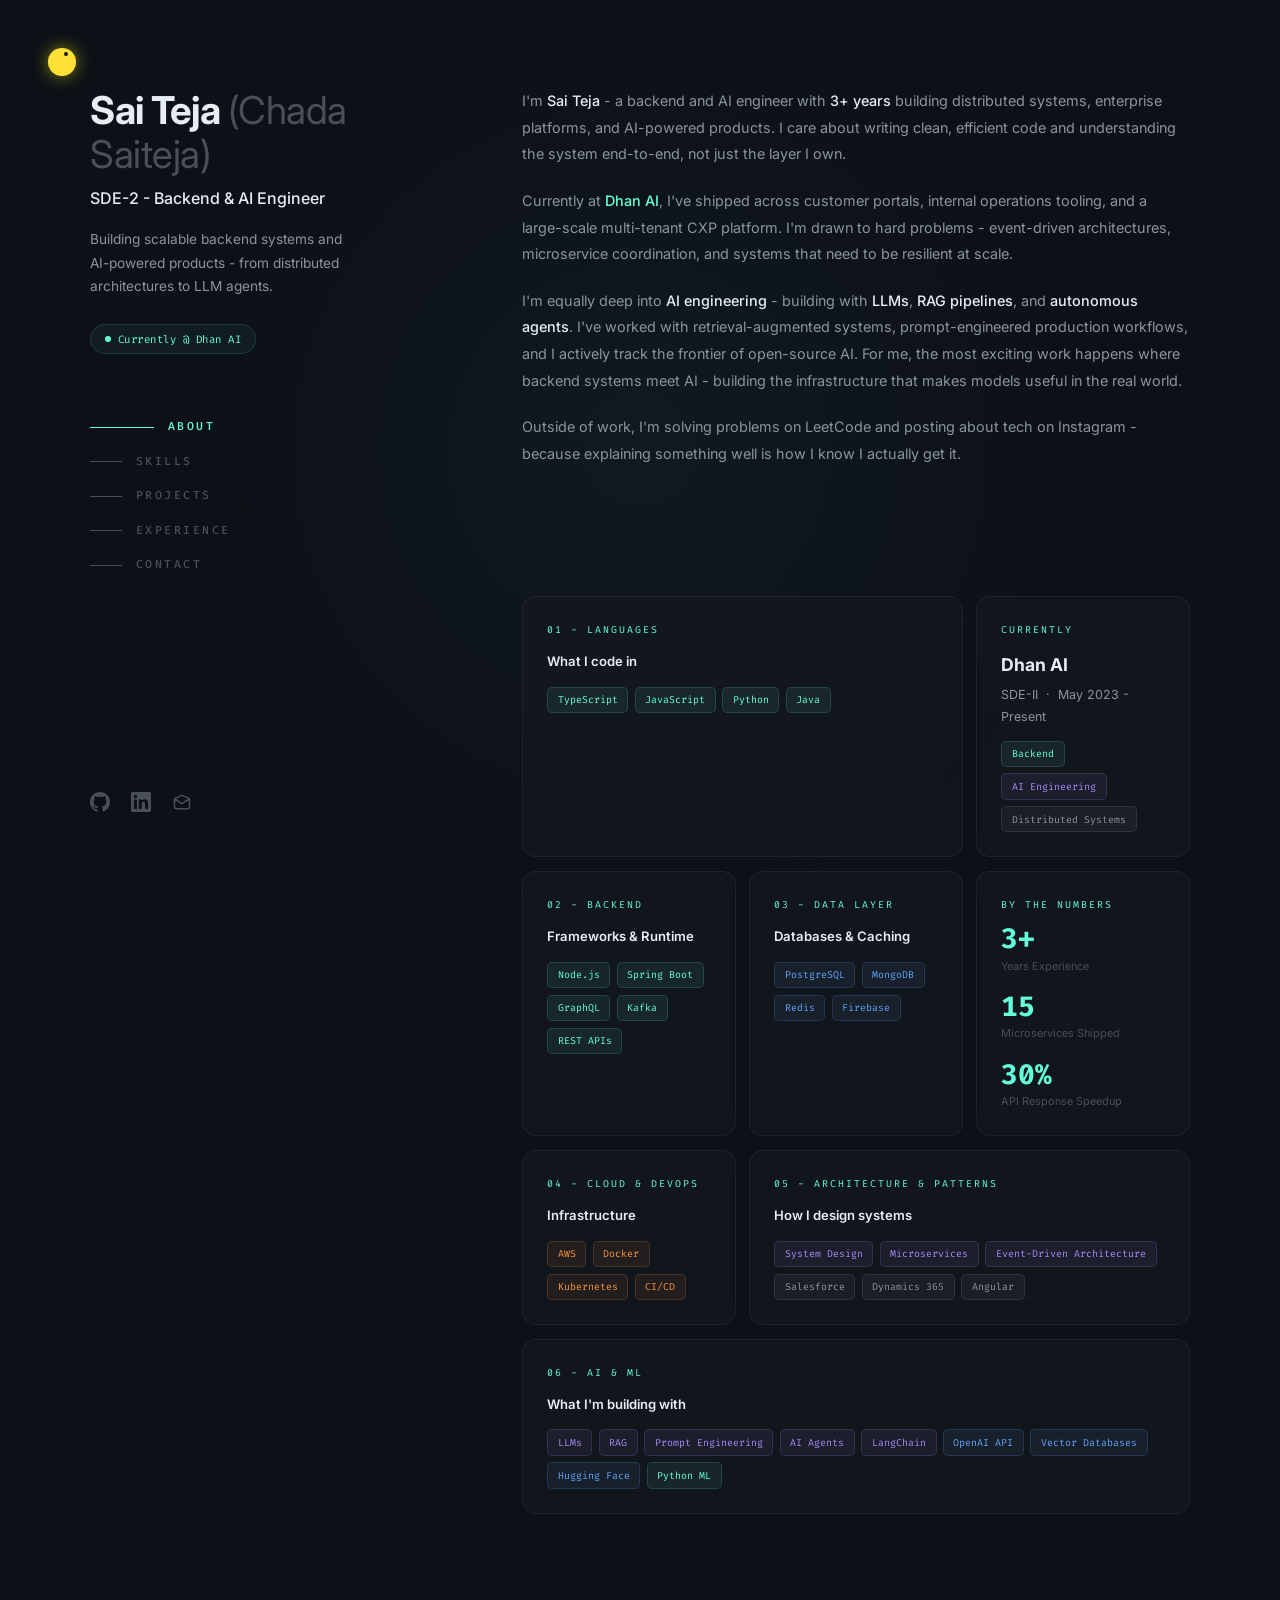
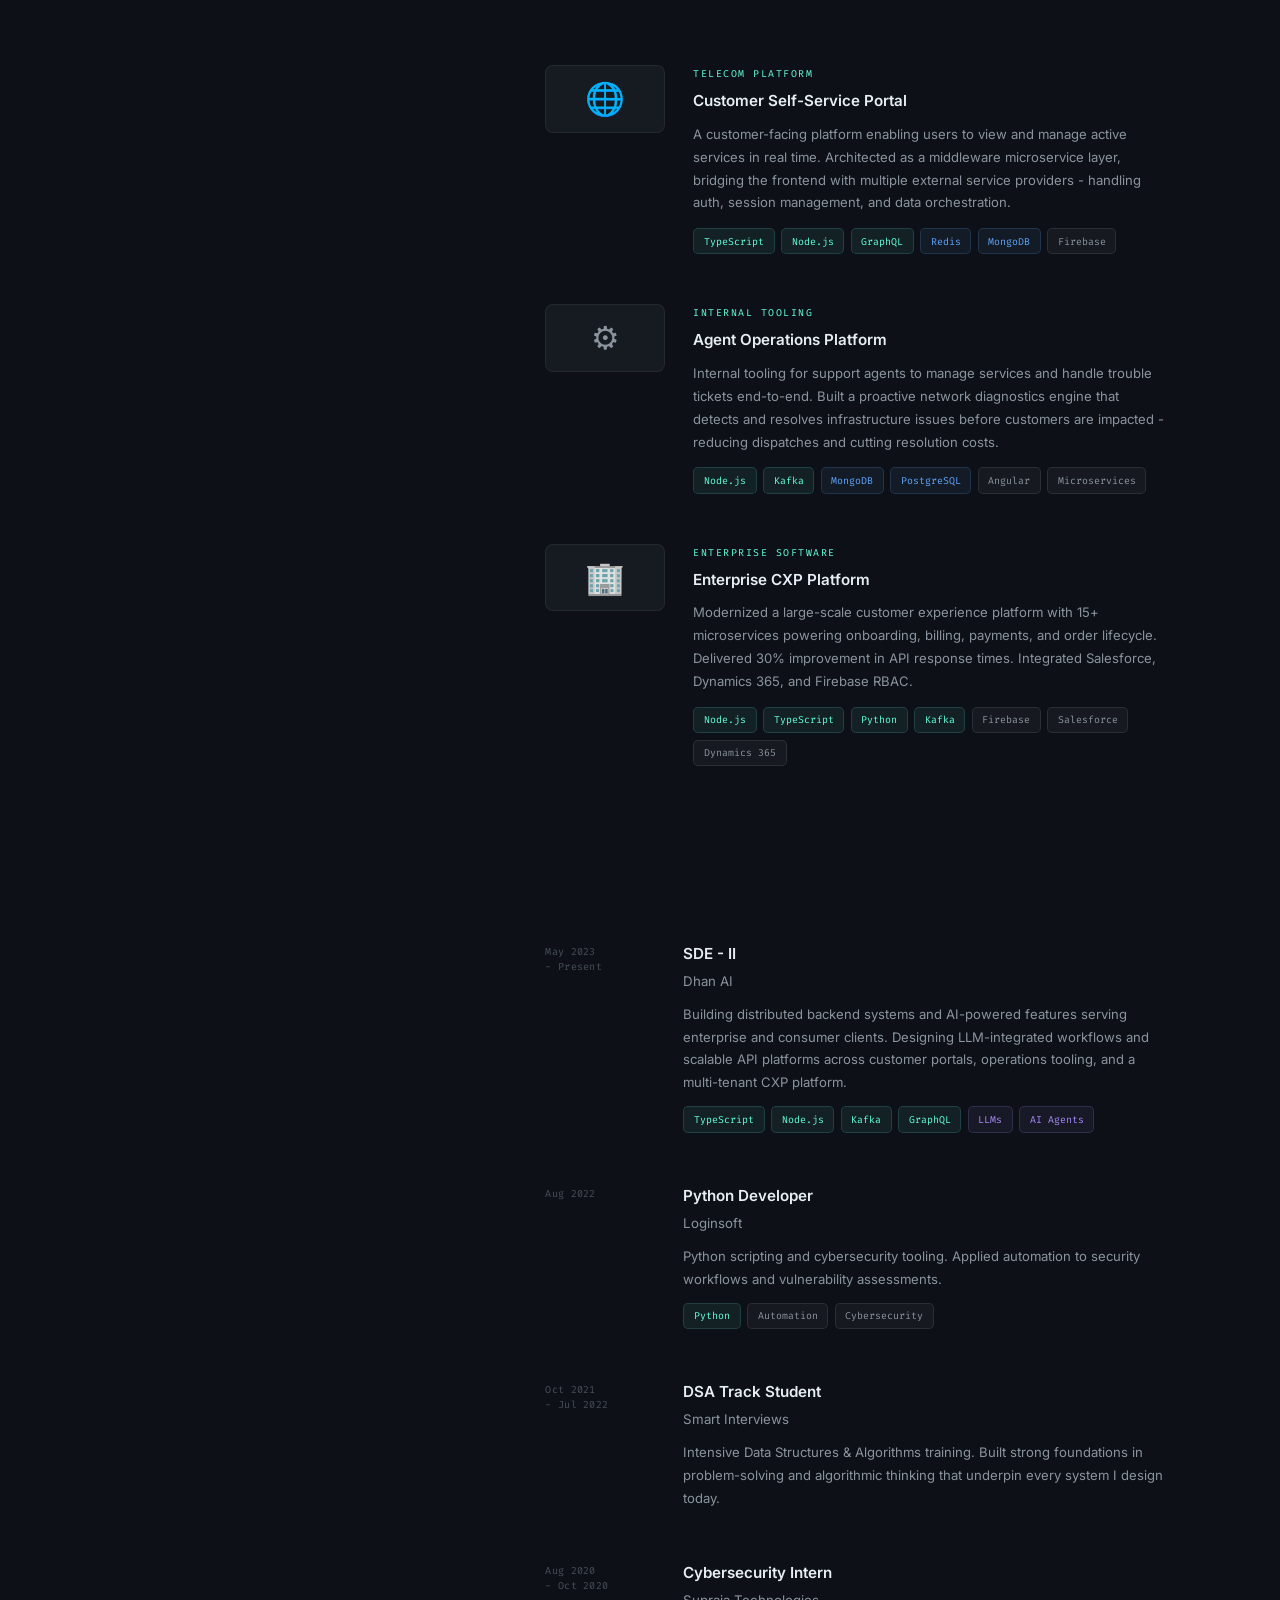
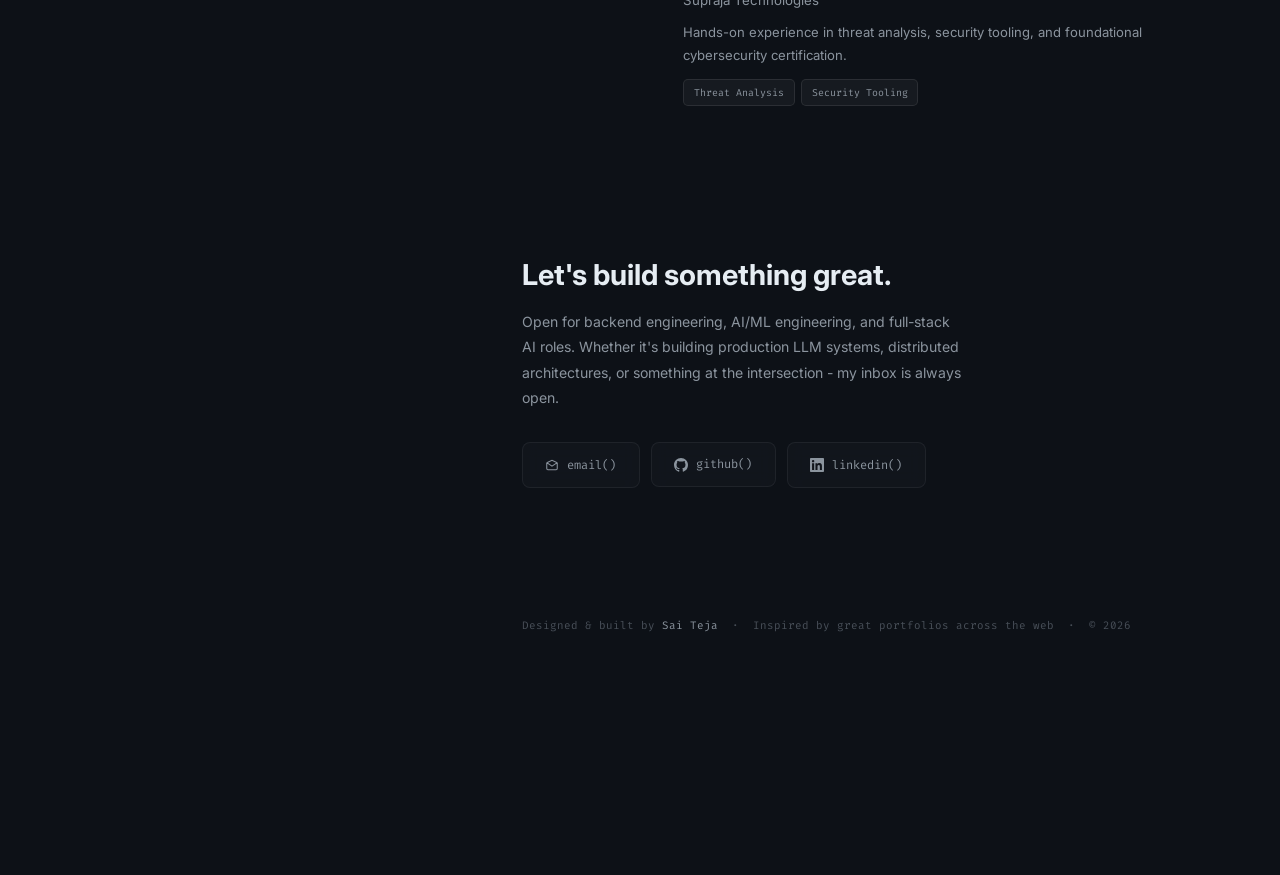
==== commit a6dd4945: "fix: point canonical, OG, schema and sitemap URLs to is-a.dev domain Site is served from chadasaitej" ====
--- a/index.html
+++ b/index.html
@@ -8,18 +8,19 @@
   <meta name="description" content="Explore Sai Teja Chada's portfolio: SDE-2 building 15+ Node.js microservices, Kafka event systems, and production RAG pipelines. Discover projects and get in touch.">
   <meta name="author" content="Chada Sai Teja">
   <meta name="google-site-verification" content="TFQ-LwnLbn09TmgVWxQWq46Lx7otDsUahGmrhYp-ad8" />
+  <meta name="google-site-verification" content="rGwrTPLvkbtgUMk4zVAgc5VU0xutNGpT8NvMHbrYLF0" />
   <meta name="robots" content="index, follow, max-image-preview:large">
   <meta name="theme-color" content="#0d1117">
-  <link rel="canonical" href="https://chadasaiteja.github.io/">
+  <link rel="canonical" href="https://chadasaiteja.is-a.dev/">
   <link rel="icon" type="image/svg+xml" href="/assets/favicon.svg">
 
   <meta property="og:type" content="website">
   <meta property="og:site_name" content="Sai Teja Chada - Portfolio">
   <meta property="og:title" content="Backend and AI Engineer Portfolio | Sai Teja Chada">
   <meta property="og:description" content="SDE-2 at Dhan AI architecting scalable Node.js microservices, Kafka event streams, and production RAG pipelines. Explore architecture case studies and code.">
-  <meta property="og:url" content="https://chadasaiteja.github.io/">
+  <meta property="og:url" content="https://chadasaiteja.is-a.dev/">
   <meta property="og:locale" content="en_US">
-  <meta property="og:image" content="https://chadasaiteja.github.io/assets/social-preview.png">
+  <meta property="og:image" content="https://chadasaiteja.is-a.dev/assets/social-preview.png">
   <meta property="og:image:type" content="image/png">
   <meta property="og:image:width" content="1200">
   <meta property="og:image:height" content="630">
@@ -27,7 +28,7 @@
 
   <!-- Twitter -->
   <meta name="twitter:card" content="summary_large_image">
-  <meta name="twitter:image" content="https://chadasaiteja.github.io/assets/social-preview.png">
+  <meta name="twitter:image" content="https://chadasaiteja.is-a.dev/assets/social-preview.png">
   <meta name="twitter:image:alt" content="Sai Teja Chada - Backend and AI Engineer Portfolio">
   <meta name="twitter:title" content="Backend and AI Engineer Portfolio | Sai Teja Chada">
   <meta name="twitter:description" content="SDE-2 at Dhan AI architecting scalable Node.js microservices, Kafka event streams, and production RAG pipelines. Explore architecture case studies and code.">
@@ -39,11 +40,11 @@
     "@graph": [
       {
         "@type": "Person",
-        "@id": "https://chadasaiteja.github.io/#person",
+        "@id": "https://chadasaiteja.is-a.dev/#person",
         "name": "Chada Sai Teja",
         "alternateName": ["Sai Teja", "Sai Teja Chada"],
-        "url": "https://chadasaiteja.github.io/",
-        "image": "https://chadasaiteja.github.io/assets/social-preview.png",
+        "url": "https://chadasaiteja.is-a.dev/",
+        "image": "https://chadasaiteja.is-a.dev/assets/social-preview.png",
         "email": "mailto:saiteja.chada2000@gmail.com",
         "jobTitle": "Backend & AI Engineer",
         "description": "Backend & AI Engineer (SDE-2 at Dhan AI) building distributed systems, Node.js/TypeScript microservices, Kafka event streams, and production RAG pipelines.",
@@ -73,28 +74,28 @@
       },
       {
         "@type": "WebSite",
-        "@id": "https://chadasaiteja.github.io/#website",
+        "@id": "https://chadasaiteja.is-a.dev/#website",
         "name": "Sai Teja Chada - Portfolio",
-        "url": "https://chadasaiteja.github.io/",
+        "url": "https://chadasaiteja.is-a.dev/",
         "description": "Official engineering portfolio of Sai Teja Chada, Backend & AI Engineer (SDE-2 at Dhan AI).",
         "publisher": {
-          "@id": "https://chadasaiteja.github.io/#person"
+          "@id": "https://chadasaiteja.is-a.dev/#person"
         }
       },
       {
         "@type": "ProfilePage",
-        "@id": "https://chadasaiteja.github.io/#profilepage",
-        "url": "https://chadasaiteja.github.io/",
+        "@id": "https://chadasaiteja.is-a.dev/#profilepage",
+        "url": "https://chadasaiteja.is-a.dev/",
         "name": "Sai Teja Chada - Backend & AI Engineer Portfolio",
         "isPartOf": {
-          "@id": "https://chadasaiteja.github.io/#website"
+          "@id": "https://chadasaiteja.is-a.dev/#website"
         },
         "about": {
-          "@id": "https://chadasaiteja.github.io/#person"
+          "@id": "https://chadasaiteja.is-a.dev/#person"
         },
-        "primaryImageOfPage": "https://chadasaiteja.github.io/assets/social-preview.png",
+        "primaryImageOfPage": "https://chadasaiteja.is-a.dev/assets/social-preview.png",
         "mainEntity": {
-          "@id": "https://chadasaiteja.github.io/#person"
+          "@id": "https://chadasaiteja.is-a.dev/#person"
         }
       }
     ]
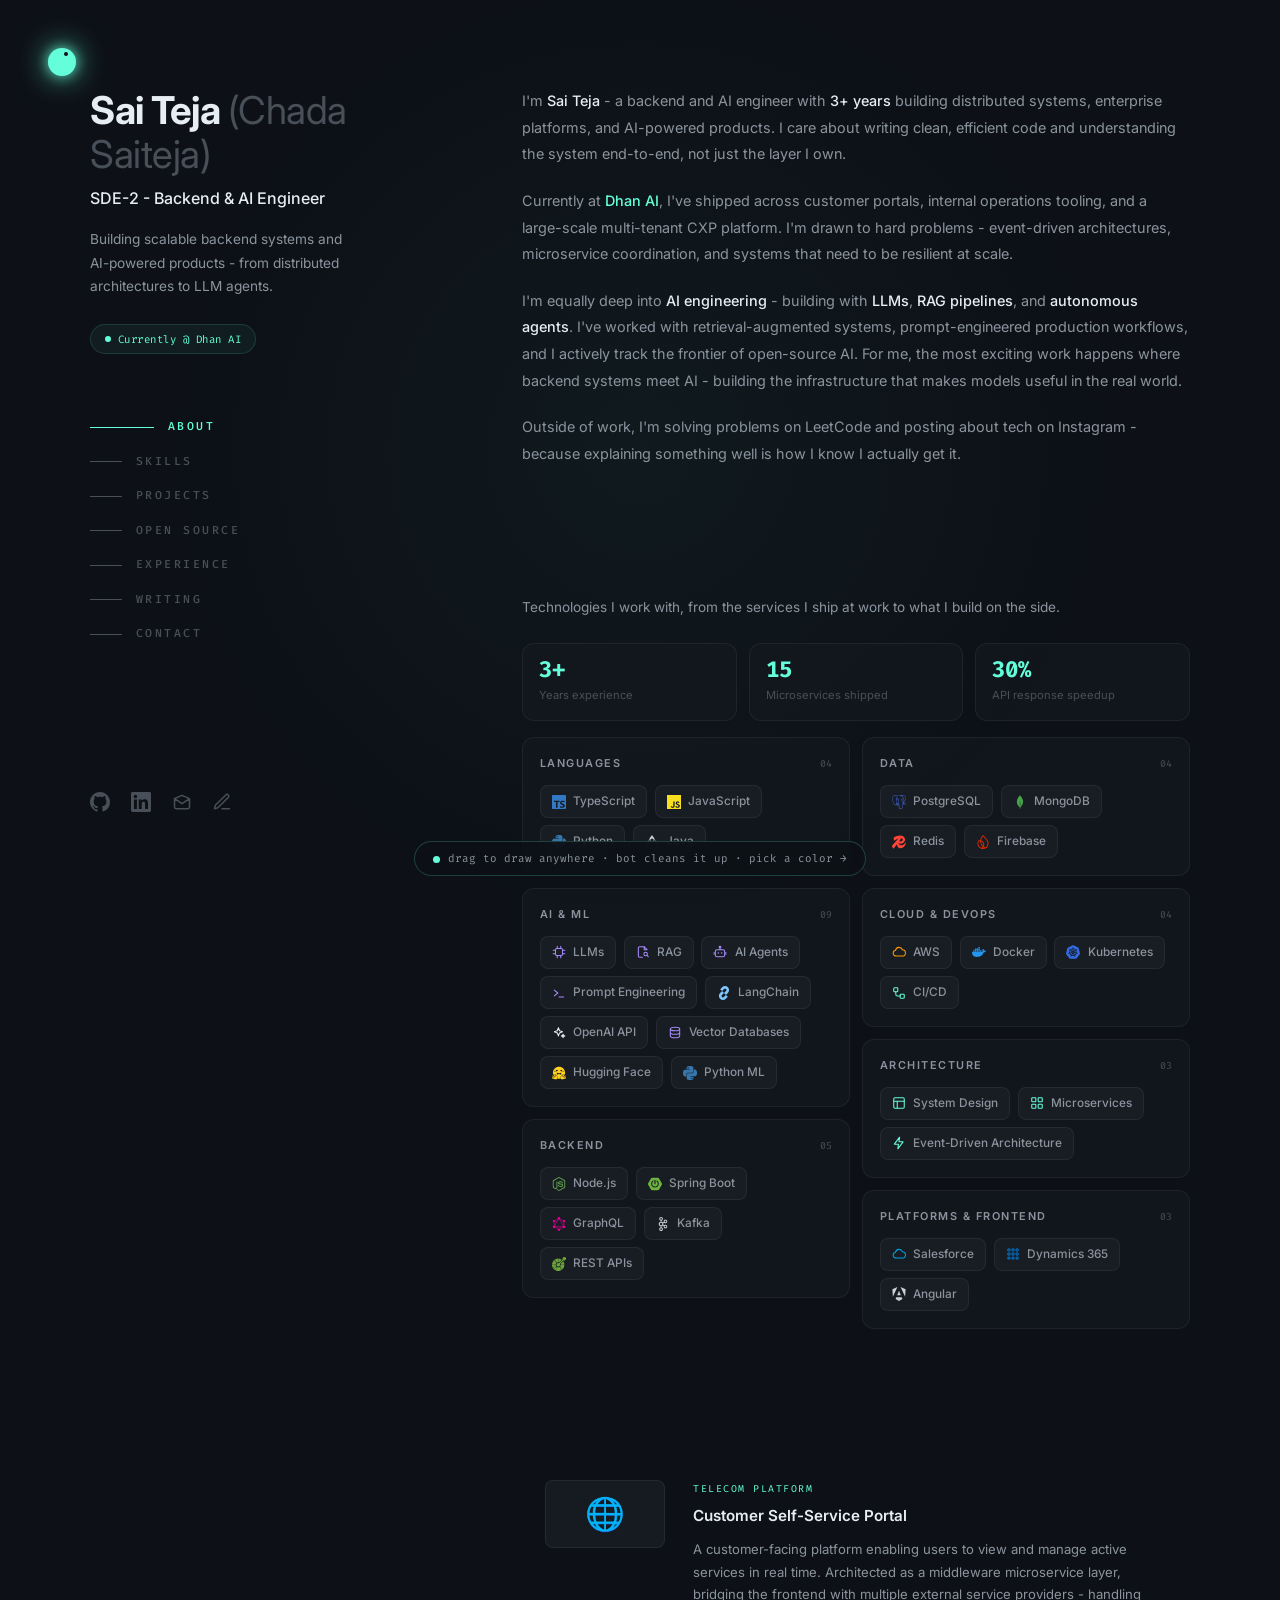
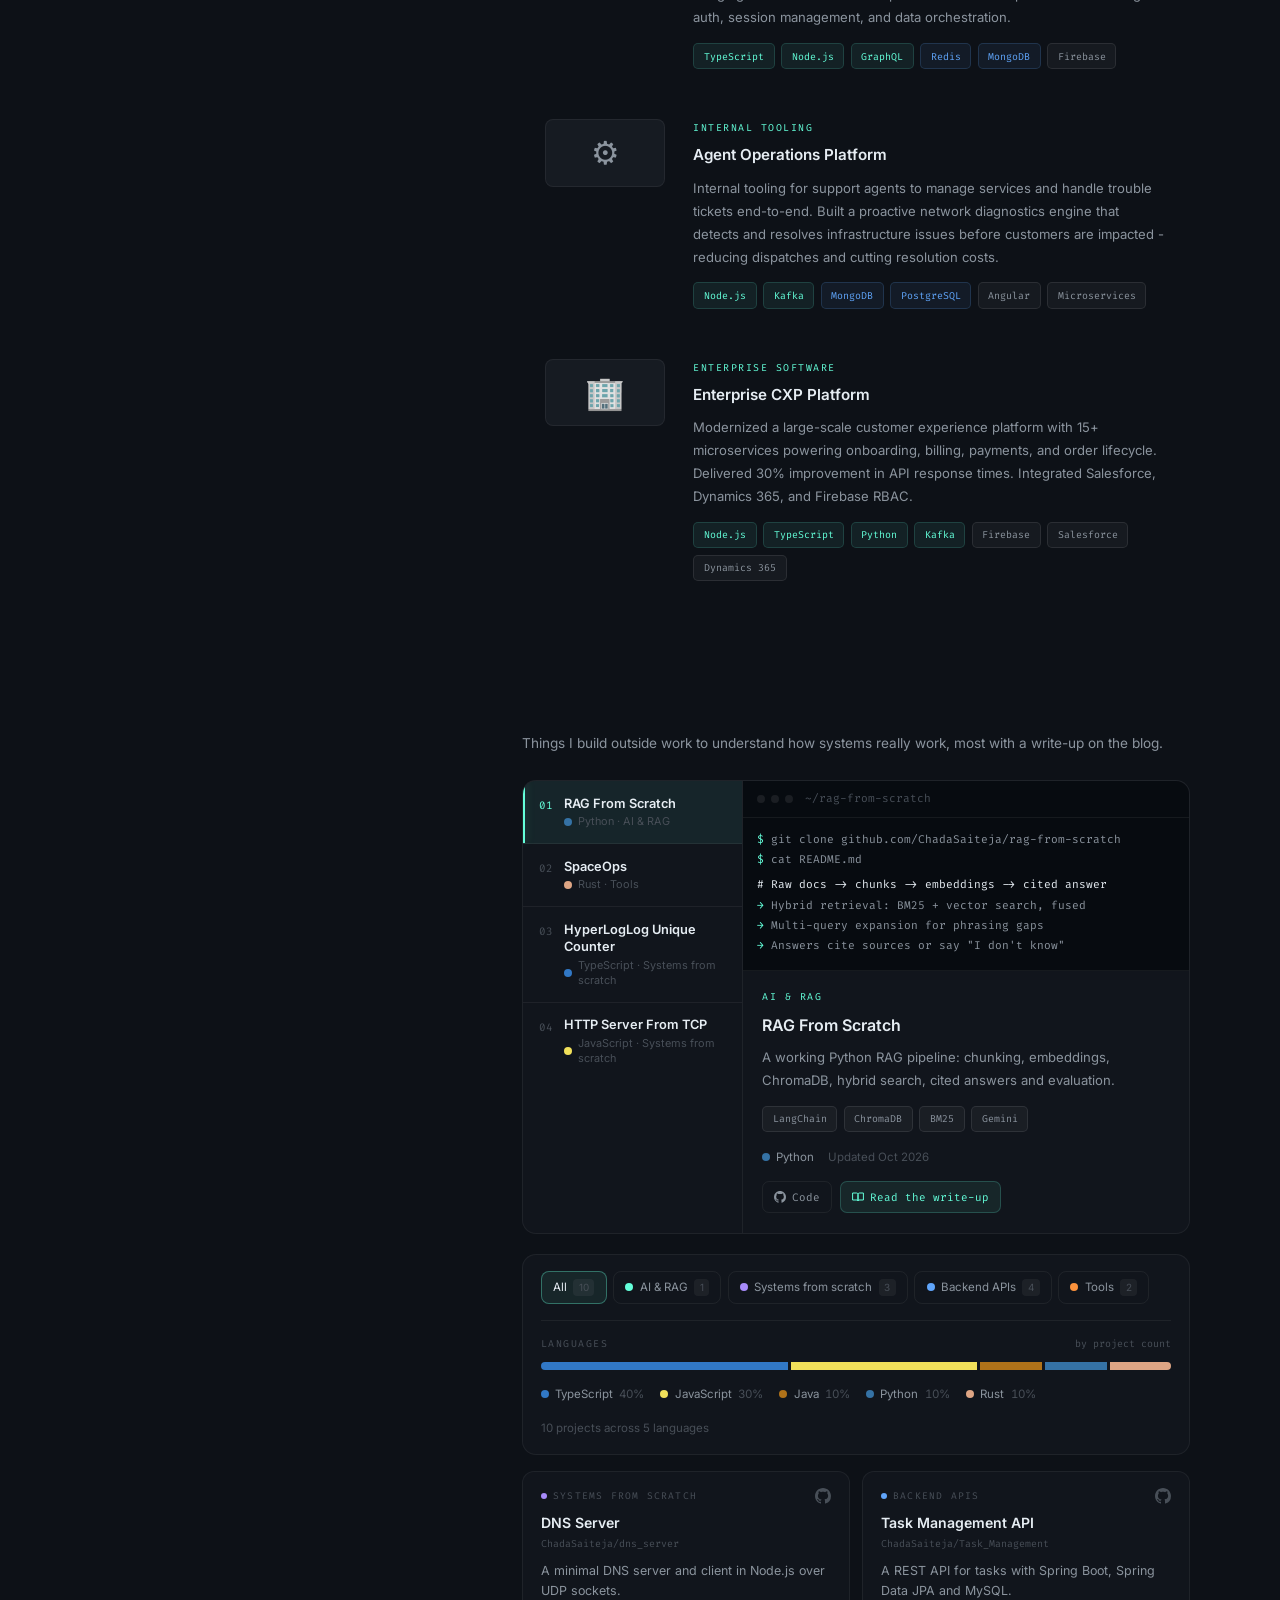
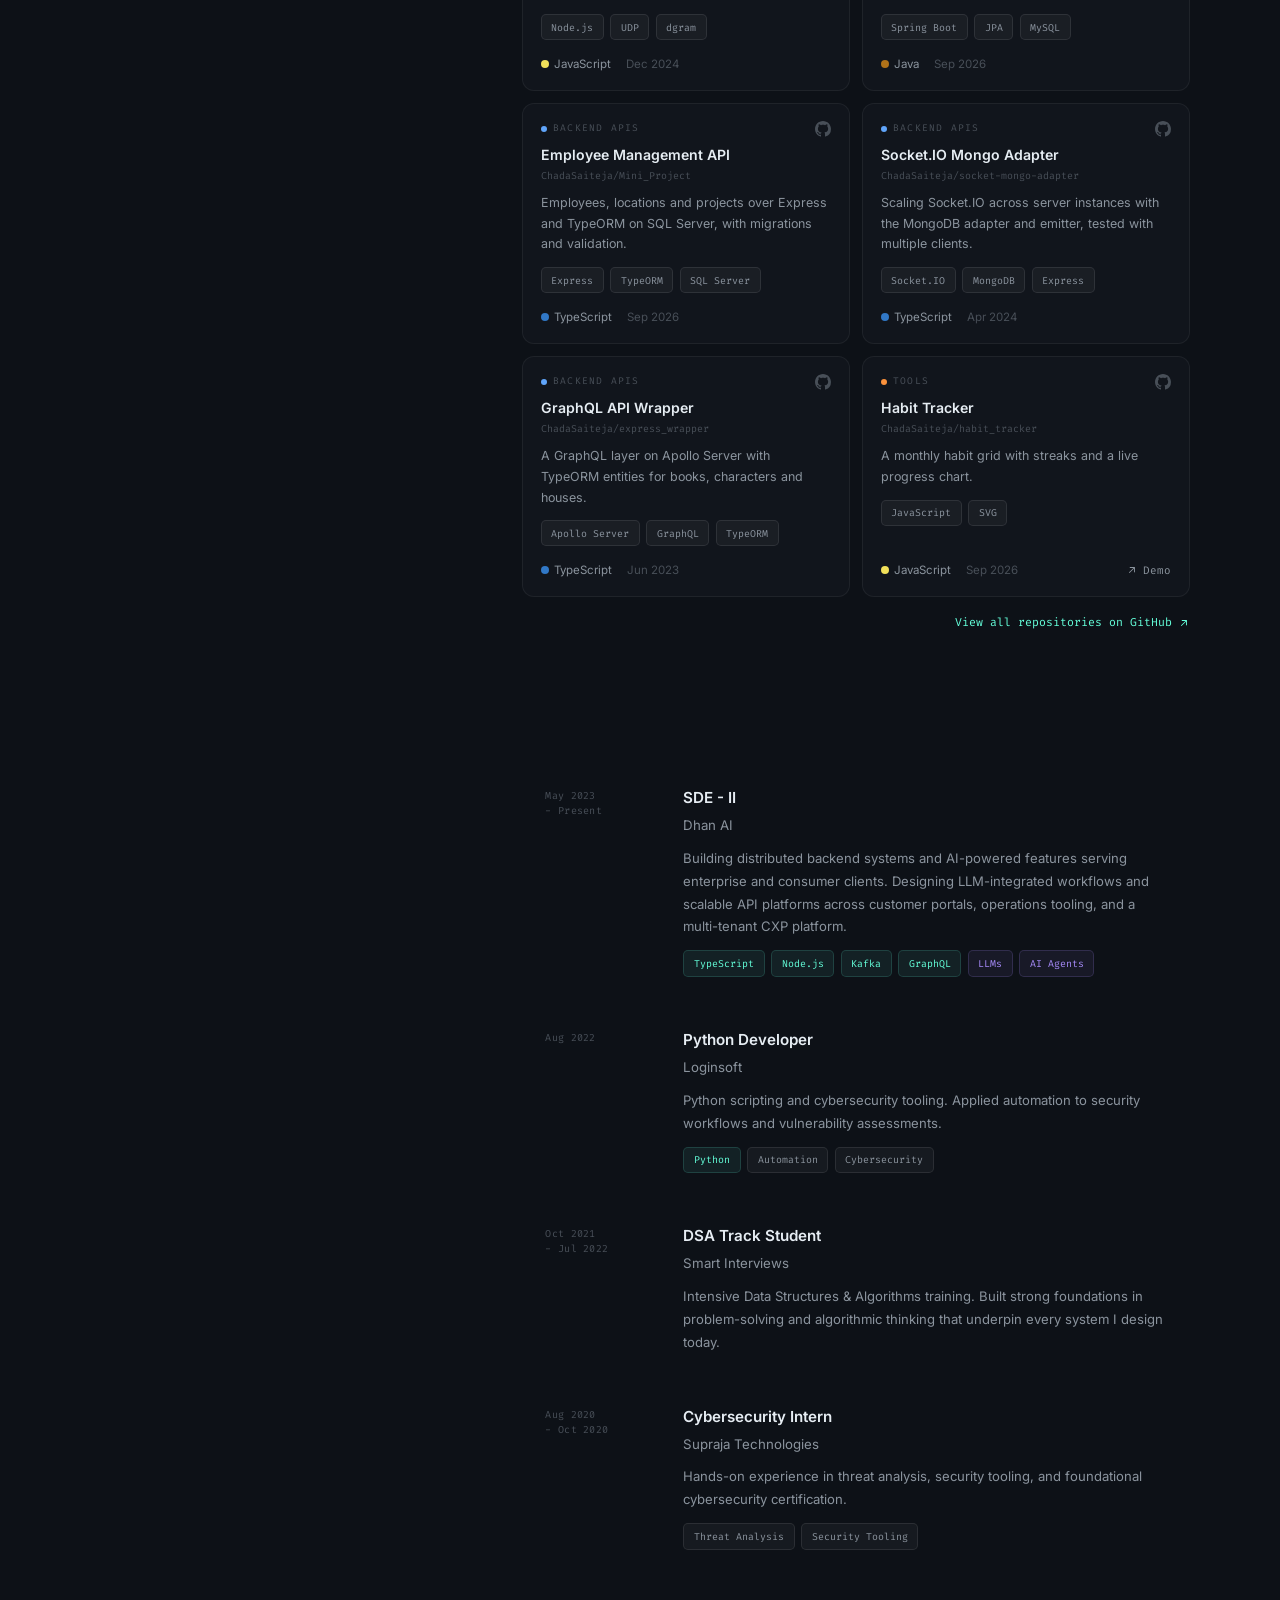
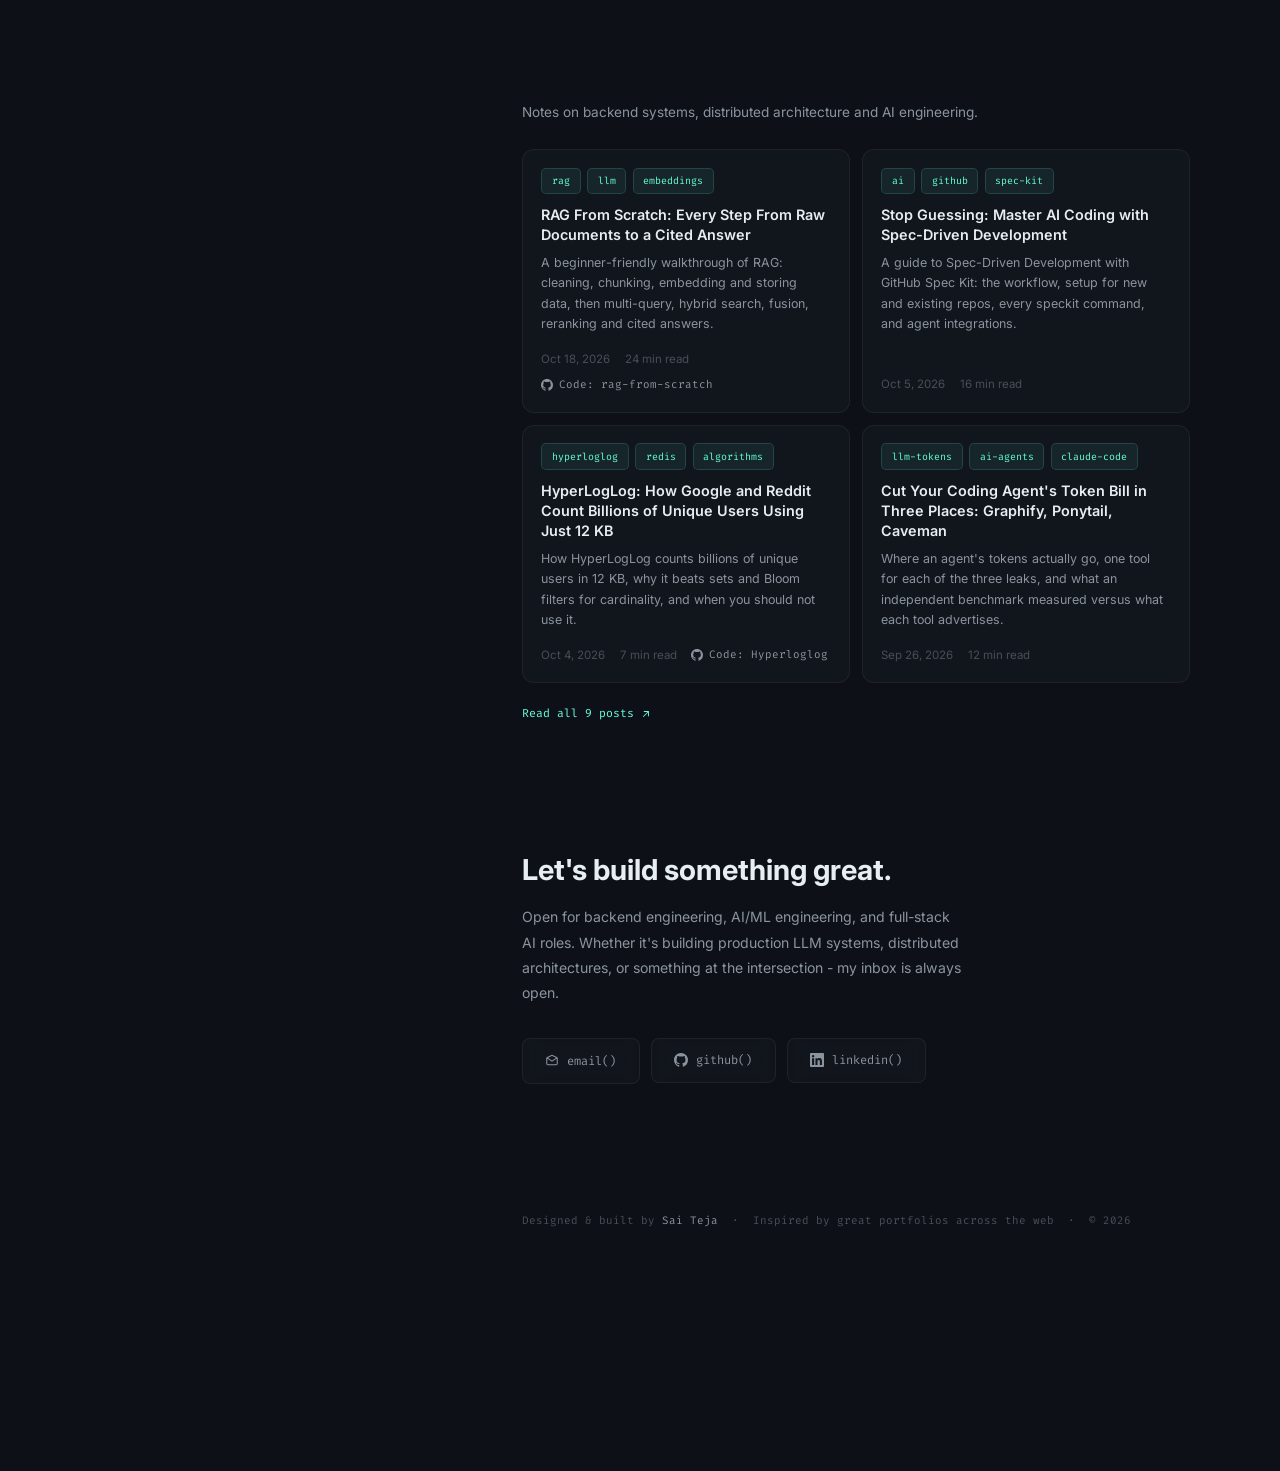
==== commit 79db1b11: "feat: add open source and writing sections, restyle tech stack - Open source: featured projects with" ====
--- a/index.html
+++ b/index.html
@@ -359,59 +359,110 @@
     .hl { color: var(--accent); font-weight: 500; }
 
     /* ============================
-       BENTO GRID - SKILLS
+       TECH STACK
        ============================ */
-    .bento {
+    .stack-stats {
       display: grid;
-      grid-template-columns: repeat(3, 1fr);
-      gap: 0.85rem;
-    }
-
-    .tile {
+      grid-template-columns: repeat(3, minmax(0, 1fr));
+      gap: 0.75rem;
+      margin-bottom: 1rem;
+    }
+
+    .stack-stats > div {
+      display: flex;
+      flex-direction: column;
+      gap: 0.3rem;
+      padding: 0.9rem 1rem;
+      border: 1px solid var(--border);
+      border-radius: 12px;
       background: var(--bg-card);
+    }
+
+    .stack-stat-num {
+      font-family: 'Fira Code', monospace;
+      font-size: 1.4rem;
+      font-weight: 700;
+      color: var(--accent);
+      line-height: 1;
+    }
+
+    .stack-stat-lbl { font-size: 0.7rem; color: var(--text-muted); }
+
+    .stack {
+      columns: 2;
+      column-gap: 0.75rem;
+    }
+
+    .stack-group {
+      break-inside: avoid;
+      margin-bottom: 0.75rem;
+      padding: 1rem 1.05rem 1.05rem;
       border: 1px solid var(--border);
-      border-radius: 14px;
-      padding: 1.5rem;
-      backdrop-filter: blur(12px);
-      -webkit-backdrop-filter: blur(12px);
-      position: relative;
-      overflow: hidden;
-      transition: border-color 0.3s, transform 0.3s;
-    }
-
-    .tile::after {
-      content: '';
-      position: absolute;
-      inset: 0;
-      background: radial-gradient(220px circle at 0% 0%, var(--accent-dim), transparent 70%);
-      opacity: 0;
-      transition: opacity 0.4s;
-      border-radius: 14px;
-    }
-
-    .tile:hover { border-color: var(--border-hover); transform: translateY(-2px); }
-    .tile:hover::after { opacity: 1; }
-
-    .tile.span2 { grid-column: span 2; }
-    .tile.span3 { grid-column: span 3; }
-
-    .tile-badge {
+      border-radius: 12px;
+      background: var(--bg-card);
+      transition: border-color 0.3s;
+    }
+
+    .stack-group:hover { border-color: rgba(255,255,255,0.1); }
+
+    .stack-head {
+      display: flex;
+      align-items: center;
+      justify-content: space-between;
+      margin-bottom: 0.75rem;
+    }
+
+    .stack-title {
+      font-size: 0.68rem;
+      font-weight: 600;
+      letter-spacing: 1.5px;
+      text-transform: uppercase;
+      color: var(--text-body);
+    }
+
+    .stack-count {
       font-family: 'Fira Code', monospace;
       font-size: 0.62rem;
-      letter-spacing: 2px;
-      text-transform: uppercase;
-      color: var(--accent);
-      margin-bottom: 0.75rem;
-      position: relative; z-index: 1;
-    }
-
-    .tile-heading {
-      font-size: 0.82rem;
-      font-weight: 600;
+      color: var(--text-muted);
+    }
+
+    .stack-items {
+      display: flex;
+      flex-wrap: wrap;
+      gap: 0.45rem;
+      list-style: none;
+    }
+
+    .stack-item {
+      display: inline-flex;
+      align-items: center;
+      gap: 0.45rem;
+      padding: 0.32rem 0.7rem;
+      border: 1px solid rgba(255,255,255,0.06);
+      border-radius: 8px;
+      background: rgba(255,255,255,0.03);
+      color: var(--text-body);
+      font-size: 0.74rem;
+      font-weight: 500;
+      cursor: default;
+      transition: border-color 0.25s, background 0.25s, box-shadow 0.25s, color 0.25s;
+    }
+
+    .stack-icon {
+      width: 14px; height: 14px;
+      flex-shrink: 0;
+      color: var(--brand);
+      transition: transform 0.25s;
+    }
+
+    .stack-item:hover {
       color: var(--text-primary);
-      margin-bottom: 0.85rem;
-      position: relative; z-index: 1;
-    }
+      background: rgba(255,255,255,0.05);
+      border-color: color-mix(in srgb, var(--brand) 45%, transparent);
+      box-shadow: 0 0 14px -4px var(--brand);
+    }
+
+    .stack-item:hover .stack-icon { transform: scale(1.12); }
 
     .tags {
       display: flex;
@@ -439,44 +490,6 @@
     .tag-purple:hover { background: rgba(167,139,250,0.13); }
     .tag-blue:hover   { background: rgba(96,165,250,0.13); }
     .tag-orange:hover { background: rgba(251,146,60,0.13); }
-
-    /* Stat tile */
-    .stats-col {
-      display: flex;
-      flex-direction: column;
-      gap: 1.1rem;
-      position: relative; z-index: 1;
-    }
-
-    .stat-num {
-      font-family: 'Fira Code', monospace;
-      font-size: 1.75rem;
-      font-weight: 700;
-      color: var(--accent);
-      line-height: 1;
-    }
-
-    .stat-lbl {
-      font-size: 0.68rem;
-      color: var(--text-muted);
-      margin-top: 0.2rem;
-    }
-
-    /* Currently tile */
-    .current-company {
-      font-size: 1.1rem;
-      font-weight: 700;
-      color: var(--text-primary);
-      position: relative; z-index: 1;
-    }
-
-    .current-meta {
-      font-size: 0.78rem;
-      color: var(--text-body);
-      margin-top: 0.2rem;
-      margin-bottom: 0.8rem;
-      position: relative; z-index: 1;
-    }
 
     /* ============================
        PROJECTS
@@ -661,6 +674,512 @@
     }
 
     /* ============================
+       OPEN SOURCE
+       ============================ */
+    .oss-intro {
+      font-size: 0.85rem;
+      color: var(--text-body);
+      margin-bottom: 1.5rem;
+    }
+
+    .oss-dot {
+      display: inline-block;
+      width: 8px; height: 8px;
+      border-radius: 50%;
+      flex-shrink: 0;
+    }
+
+    /* Featured: tab list + panel */
+    .oss-featured {
+      display: grid;
+      grid-template-columns: 220px minmax(0, 1fr);
+      border: 1px solid var(--border);
+      border-radius: 14px;
+      background: var(--bg-card);
+      overflow: hidden;
+      margin-bottom: 1.25rem;
+    }
+
+    .oss-tabs {
+      display: flex;
+      flex-direction: column;
+      border-right: 1px solid var(--border);
+    }
+
+    .oss-tab {
+      position: relative;
+      display: flex;
+      align-items: flex-start;
+      gap: 0.7rem;
+      width: 100%;
+      padding: 0.85rem 1rem;
+      background: none;
+      border: 0;
+      border-bottom: 1px solid var(--border);
+      color: var(--text-body);
+      font: inherit;
+      text-align: left;
+      cursor: pointer;
+      transition: background 0.2s, opacity 0.3s;
+    }
+
+    .oss-tab:last-child { border-bottom: 0; }
+    .oss-tab:hover { background: rgba(255,255,255,0.02); }
+
+    .oss-tab[aria-selected="true"] { background: var(--accent-dim); }
+
+    .oss-tab[aria-selected="true"]::before {
+      content: '';
+      position: absolute;
+      left: 0; top: 0; bottom: 0;
+      width: 2px;
+      background: var(--accent);
+      box-shadow: 0 0 10px var(--accent-glow);
+    }
+
+    .oss-tab:focus-visible { outline: 1px solid var(--accent); outline-offset: -1px; }
+
+    .oss-tab-num {
+      font-family: 'Fira Code', monospace;
+      font-size: 0.68rem;
+      color: var(--text-muted);
+      padding-top: 0.1rem;
+    }
+
+    .oss-tab[aria-selected="true"] .oss-tab-num { color: var(--accent); }
+
+    .oss-tab-body { flex: 1; min-width: 0; display: flex; flex-direction: column; gap: 0.15rem; }
+
+    .oss-tab-title {
+      font-size: 0.8rem;
+      font-weight: 600;
+      color: var(--text-primary);
+      line-height: 1.35;
+    }
+
+    .oss-tab-sub {
+      display: flex;
+      align-items: center;
+      gap: 0.35rem;
+      font-size: 0.68rem;
+      color: var(--text-muted);
+      line-height: 1.4;
+    }
+
+    .oss-stat {
+      display: inline-flex;
+      align-items: center;
+      gap: 0.25rem;
+      font-size: 0.7rem;
+      color: var(--text-muted);
+    }
+
+
+    .oss-panel {
+      display: grid;
+      grid-template-columns: minmax(0, 1fr);
+      grid-template-rows: auto 1fr;
+      min-width: 0;
+    }
+
+    .oss-panel[hidden] { display: none; }
+
+    .oss-term {
+      font-family: 'Fira Code', monospace;
+      font-size: 0.7rem;
+      line-height: 1.8;
+      color: var(--text-body);
+      background: rgba(1, 4, 9, 0.55);
+      border-bottom: 1px solid var(--border);
+    }
+
+    .oss-term-bar {
+      display: flex;
+      align-items: center;
+      gap: 0.35rem;
+      padding: 0.5rem 0.9rem;
+      border-bottom: 1px solid var(--border);
+      color: var(--text-muted);
+    }
+
+    .oss-term-bar i {
+      width: 8px; height: 8px;
+      border-radius: 50%;
+      background: rgba(255,255,255,0.08);
+    }
+
+    .oss-term-bar span { margin-left: 0.4rem; }
+
+    .oss-term-body {
+      padding: 0.75rem 0.9rem 0.85rem;
+      overflow-wrap: anywhere;
+    }
+
+    .oss-term-prompt { color: var(--accent); }
+    .oss-term-head { color: var(--text-primary); margin-top: 0.3rem; }
+    .oss-term-arrow { color: var(--accent); }
+
+    .oss-panel-body { padding: 1.1rem 1.2rem 1.2rem; }
+
+    .oss-panel-title {
+      font-size: 1rem;
+      font-weight: 600;
+      margin-bottom: 0.45rem;
+    }
+
+    .oss-panel-title a,
+    .oss-card-title a,
+    .post-title a {
+      color: var(--text-primary);
+      text-decoration: none;
+      transition: color 0.2s;
+    }
+
+    .oss-panel-title a:hover,
+    .oss-card-title a:hover,
+    .post-title a:hover { color: var(--accent); }
+
+    .oss-meta,
+    .oss-card-foot,
+    .post-meta {
+      display: flex;
+      flex-wrap: wrap;
+      align-items: center;
+      gap: 0.4rem 0.9rem;
+      font-size: 0.72rem;
+      color: var(--text-muted);
+    }
+
+    .oss-meta { margin-top: 0.9rem; }
+
+    .oss-lang-name {
+      display: inline-flex;
+      align-items: center;
+      gap: 0.35rem;
+      color: var(--text-body);
+    }
+
+    .oss-links {
+      display: flex;
+      flex-wrap: wrap;
+      gap: 0.5rem;
+      margin-top: 0.9rem;
+    }
+
+    .oss-link {
+      display: inline-flex;
+      align-items: center;
+      gap: 0.35rem;
+      font-family: 'Fira Code', monospace;
+      font-size: 0.68rem;
+      color: var(--text-body);
+      text-decoration: none;
+      transition: color 0.2s;
+    }
+
+    .oss-link svg { width: 12px; height: 12px; }
+    .oss-link:hover { color: var(--accent); }
+    .oss-link-accent { color: var(--accent); }
+
+    .oss-links .oss-link {
+      padding: 0.35rem 0.7rem;
+      border: 1px solid var(--border);
+      border-radius: 7px;
+      transition: color 0.2s, border-color 0.2s;
+    }
+
+    .oss-links .oss-link:hover { border-color: var(--border-hover); }
+    .oss-links .oss-link-accent { border-color: rgba(100,255,218,0.2); background: var(--accent-dim); }
+
+    /* Filters */
+    .oss-controls {
+      border: 1px solid var(--border);
+      border-radius: 14px;
+      background: var(--bg-card);
+      padding: 1rem 1.1rem;
+      margin-bottom: 1rem;
+    }
+
+    .oss-chips { display: flex; flex-wrap: wrap; gap: 0.4rem; }
+
+    .oss-chip {
+      display: inline-flex;
+      align-items: center;
+      gap: 0.4rem;
+      padding: 0.35rem 0.7rem;
+      border: 1px solid var(--border);
+      border-radius: 8px;
+      background: none;
+      color: var(--text-body);
+      font: inherit;
+      font-size: 0.72rem;
+      cursor: pointer;
+      transition: color 0.2s, border-color 0.2s, background 0.2s;
+    }
+
+    .oss-chip:hover { color: var(--text-primary); }
+
+    .oss-chip[aria-pressed="true"] {
+      color: var(--text-primary);
+      border-color: rgba(100,255,218,0.35);
+      background: var(--accent-dim);
+    }
+
+    .oss-count {
+      font-size: 0.62rem;
+      padding: 0 0.35rem;
+      border-radius: 4px;
+      background: rgba(255,255,255,0.05);
+      color: var(--text-muted);
+    }
+
+    .oss-lang {
+      margin-top: 1rem;
+      padding-top: 0.9rem;
+      border-top: 1px solid var(--border);
+    }
+
+    .oss-lang-head {
+      display: flex;
+      justify-content: space-between;
+      font-family: 'Fira Code', monospace;
+      font-size: 0.62rem;
+      letter-spacing: 1.5px;
+      text-transform: uppercase;
+      color: var(--text-muted);
+      margin-bottom: 0.6rem;
+    }
+
+    .oss-lang-head span:last-child { letter-spacing: 0; text-transform: none; }
+
+    .oss-bar {
+      display: flex;
+      gap: 3px;
+      height: 8px;
+    }
+
+    .oss-bar-seg {
+      flex-basis: 0;
+      cursor: pointer;
+      transition: opacity 0.3s, filter 0.2s;
+    }
+
+    .oss-bar-seg:first-child { border-radius: 99px 0 0 99px; }
+    .oss-bar-seg:last-child { border-radius: 0 99px 99px 0; }
+    .oss-bar-seg:only-child { border-radius: 99px; }
+    .oss-bar-seg:hover { filter: brightness(1.25); }
+
+    .oss-legend {
+      display: flex;
+      flex-wrap: wrap;
+      gap: 0.4rem 1rem;
+      margin-top: 0.75rem;
+    }
+
+    .oss-legend-item {
+      display: inline-flex;
+      align-items: center;
+      gap: 0.4rem;
+      padding: 0.1rem 0;
+      background: none;
+      border: 0;
+      color: var(--text-body);
+      font: inherit;
+      font-size: 0.72rem;
+      cursor: pointer;
+      transition: color 0.2s, opacity 0.3s;
+    }
+
+    .oss-legend-item:hover,
+    .oss-legend-item.is-active { color: var(--text-primary); }
+    .oss-legend-item[aria-pressed="true"] { color: var(--text-primary); font-weight: 600; }
+    .oss-legend-item[aria-pressed="true"] .oss-dot { box-shadow: 0 0 0 2px var(--bg-body), 0 0 0 3px currentColor; }
+    .oss-legend-item:focus-visible,
+    .oss-chip:focus-visible,
+    .oss-more:focus-visible { outline: 1px solid var(--accent); outline-offset: 2px; border-radius: 6px; }
+
+    .oss-pct { color: var(--text-muted); font-variant-numeric: tabular-nums; }
+
+    .oss-summary {
+      margin-top: 0.75rem;
+      font-size: 0.72rem;
+      color: var(--text-muted);
+    }
+
+    .oss-summary button {
+      background: none;
+      border: 0;
+      padding: 0;
+      font: inherit;
+      color: var(--accent);
+      cursor: pointer;
+      text-decoration: underline;
+      text-underline-offset: 2px;
+    }
+
+    /* Grid */
+    .oss-grid {
+      display: grid;
+      grid-template-columns: repeat(2, minmax(0, 1fr));
+      gap: 0.75rem;
+    }
+
+    .oss-card {
+      display: flex;
+      flex-direction: column;
+      padding: 1rem 1.1rem;
+      border: 1px solid var(--border);
+      border-radius: 12px;
+      background: var(--bg-card);
+      transition: opacity 0.3s, border-color 0.3s, transform 0.3s;
+    }
+
+    .oss-card[hidden] { display: none; }
+    .oss-card:hover { border-color: var(--border-hover); transform: translateY(-2px); }
+
+    .is-dim { opacity: 0.25; }
+    .oss-card.is-dim:hover { opacity: 0.6; }
+
+    .oss-card-top {
+      display: flex;
+      align-items: center;
+      justify-content: space-between;
+      margin-bottom: 0.5rem;
+    }
+
+    .oss-card-cat {
+      display: inline-flex;
+      align-items: center;
+      gap: 0.4rem;
+      font-family: 'Fira Code', monospace;
+      font-size: 0.6rem;
+      letter-spacing: 1.2px;
+      text-transform: uppercase;
+      color: var(--text-muted);
+    }
+
+    .oss-card-cat .oss-dot { width: 6px; height: 6px; }
+
+    .oss-card-gh { color: var(--text-muted); display: inline-flex; transition: color 0.2s; }
+    .oss-card-gh:hover { color: var(--text-primary); }
+
+    .oss-card-title { font-size: 0.88rem; font-weight: 600; line-height: 1.35; }
+
+    .oss-card-repo {
+      font-family: 'Fira Code', monospace;
+      font-size: 0.62rem;
+      color: var(--text-muted);
+      margin: 0.2rem 0 0.55rem;
+    }
+
+    .oss-card-desc {
+      font-size: 0.78rem;
+      line-height: 1.65;
+      margin-bottom: 0.75rem;
+    }
+
+    .oss-card .tags { margin-bottom: 0.85rem; }
+    .oss-card-foot { margin-top: auto; }
+    .oss-card-foot .oss-link { margin-left: auto; }
+    .oss-card-foot .oss-link + .oss-link { margin-left: 0; }
+
+    .oss-note {
+      margin-top: 0.85rem;
+      font-size: 0.78rem;
+      color: var(--text-body);
+    }
+
+    .oss-note[hidden] { display: none; }
+
+    .oss-note button {
+      background: none;
+      border: 0;
+      padding: 0;
+      font: inherit;
+      color: var(--accent);
+      cursor: pointer;
+    }
+
+    .oss-footer {
+      display: flex;
+      flex-wrap: wrap;
+      align-items: center;
+      justify-content: space-between;
+      gap: 0.75rem;
+      margin-top: 1rem;
+    }
+
+    .oss-more {
+      padding: 0.4rem 0.9rem;
+      border: 1px solid var(--border);
+      border-radius: 8px;
+      background: none;
+      color: var(--text-body);
+      font: inherit;
+      font-size: 0.72rem;
+      cursor: pointer;
+    }
+
+    .oss-more:hover { color: var(--text-primary); border-color: var(--border-hover); }
+    .oss-more[hidden] { display: none; }
+
+    .oss-all,
+    .writing-all {
+      display: inline-flex;
+      align-items: center;
+      gap: 0.35rem;
+      margin-left: auto;
+      font-family: 'Fira Code', monospace;
+      font-size: 0.72rem;
+      color: var(--accent);
+      text-decoration: none;
+    }
+
+    .oss-all:hover,
+    .writing-all:hover { text-decoration: underline; text-underline-offset: 3px; }
+
+    /* ============================
+       WRITING
+       ============================ */
+    .writing-grid {
+      display: grid;
+      grid-template-columns: repeat(2, minmax(0, 1fr));
+      gap: 0.75rem;
+      margin-bottom: 1rem;
+    }
+
+    .post-card {
+      display: flex;
+      flex-direction: column;
+      padding: 1.1rem 1.15rem;
+      border: 1px solid var(--border);
+      border-radius: 12px;
+      background: var(--bg-card);
+      transition: border-color 0.3s, transform 0.3s;
+    }
+
+    .post-card:hover { border-color: var(--border-hover); transform: translateY(-2px); }
+
+    .post-card .tags { margin-bottom: 0.7rem; }
+
+    .post-title {
+      font-size: 0.9rem;
+      font-weight: 600;
+      line-height: 1.4;
+      margin-bottom: 0.45rem;
+    }
+
+    .post-desc {
+      font-size: 0.78rem;
+      line-height: 1.65;
+      margin-bottom: 0.85rem;
+    }
+
+    .post-meta { margin-top: auto; }
+
+    .writing-all { margin-left: 0; }
+
+    /* ============================
        FOOTER
        ============================ */
     footer {
@@ -690,7 +1209,7 @@
 
     @media (hover: none), (pointer: coarse) {
       #spotlight, #draw-hint, #eraser-bot, #color-picker { display: none; }
-      .tile, .contact-btn { backdrop-filter: none; -webkit-backdrop-filter: none; }
+      .contact-btn { backdrop-filter: none; -webkit-backdrop-filter: none; }
     }
 
     .burst {
@@ -763,7 +1282,7 @@
       pointer-events: auto;
       cursor: pointer;
       opacity: 1;
-      filter: drop-shadow(0 0 8px var(--pac-glow, rgba(255, 255, 0, 0.5)));
+      filter: drop-shadow(0 0 6px var(--pac-glow, rgba(100, 255, 218, 0.7))) drop-shadow(0 0 14px var(--pac-glow, rgba(100, 255, 218, 0.7)));
       transition: opacity 0.4s, filter 0.3s;
       animation: pac-float 3s ease-in-out infinite;
     }
@@ -794,7 +1313,7 @@
       position: absolute;
       width: 100%; height: 50%;
       left: 0;
-      background: var(--pac-color, #FFE135);
+      background: var(--pac-color, #64ffda);
       overflow: hidden;
       transition: background 0.3s;
     }
@@ -876,21 +1395,34 @@
       .sidebar-nav { display: none; }
       .content { padding: 2rem 0 6rem; }
       .section-label { display: block; }
-
-      .bento { grid-template-columns: repeat(2, 1fr); }
-      .tile.span2 { grid-column: span 2; }
-      .tile.span3 { grid-column: span 2; }
     }
 
     @media (max-width: 680px) {
-      .bento { grid-template-columns: 1fr; }
-      .tile.span2, .tile.span3 { grid-column: span 1; }
+      .stack { columns: 1; }
+      .stack-stats { gap: 0.5rem; }
+      .stack-stats > div { padding: 0.75rem 0.8rem; }
 
       .proj-card { grid-template-columns: 1fr; }
       .proj-thumb { display: none; }
 
       .exp-card { grid-template-columns: 1fr; }
       .exp-date { padding-top: 0; }
+
+      .oss-featured { grid-template-columns: minmax(0, 1fr); }
+      .oss-tabs {
+        flex-direction: row;
+        overflow-x: auto;
+        border-right: 0;
+        border-bottom: 1px solid var(--border);
+        scrollbar-width: none;
+      }
+      .oss-tabs::-webkit-scrollbar { display: none; }
+      .oss-tab { flex: 0 0 200px; border-bottom: 0; border-right: 1px solid var(--border); }
+      .oss-tab:last-child { border-right: 0; }
+      .oss-tab[aria-selected="true"]::before { top: auto; right: 0; width: auto; height: 2px; }
+      .oss-chips { flex-wrap: nowrap; overflow-x: auto; scrollbar-width: none; }
+      .oss-chip { flex-shrink: 0; }
+      .oss-grid, .writing-grid { grid-template-columns: 1fr; }
     }
   </style>
 
@@ -944,7 +1476,9 @@
             <li><a href="#about"      class="nav-link active"><span class="nav-line"></span>About</a></li>
             <li><a href="#skills"     class="nav-link"><span class="nav-line"></span>Skills</a></li>
             <li><a href="#projects"   class="nav-link"><span class="nav-line"></span>Projects</a></li>
+            <li><a href="#open-source" class="nav-link"><span class="nav-line"></span>Open source</a></li>
             <li><a href="#experience" class="nav-link"><span class="nav-line"></span>Experience</a></li>
+            <li><a href="#writing"    class="nav-link"><span class="nav-line"></span>Writing</a></li>
             <li><a href="#contact"    class="nav-link"><span class="nav-line"></span>Contact</a></li>
           </ul>
         </nav>
@@ -959,6 +1493,9 @@
         </a>
         <a href="mailto:saiteja.chada2000@gmail.com" class="social-link" aria-label="Email">
           <svg viewBox="0 0 24 24" fill="none" stroke="currentColor" stroke-width="1.8" stroke-linecap="round" stroke-linejoin="round"><path d="M3 8l9 6 9-6M3 8v10a2 2 0 002 2h14a2 2 0 002-2V8M3 8l9-4 9 4"/></svg>
+        </a>
+        <a href="https://chadasaiteja.is-a.dev/blog/" class="social-link" aria-label="Blog">
+          <svg viewBox="0 0 24 24" fill="none" stroke="currentColor" stroke-width="1.8" stroke-linecap="round" stroke-linejoin="round"><path d="M12 20h9M16.5 3.5a2.12 2.12 0 013 3L7 19l-4 1 1-4 12.5-12.5z"/></svg>
         </a>
       </div>
     </header>
@@ -999,120 +1536,200 @@
       <section id="skills" aria-labelledby="skills-heading">
         <div class="section-label">Tech Stack</div>
         <h2 id="skills-heading" class="visually-hidden">Tech Stack & Skills</h2>
-        <div class="bento reveal">
-
-          <!-- Languages - wide -->
-          <div class="tile span2">
-            <div class="tile-badge">01 - Languages</div>
-            <div class="tile-heading">What I code in</div>
-            <div class="tags">
-              <span class="tag tag-teal">TypeScript</span>
-              <span class="tag tag-teal">JavaScript</span>
-              <span class="tag tag-teal">Python</span>
-              <span class="tag tag-teal">Java</span>
-            </div>
+        <p class="oss-intro reveal">Technologies I work with, from the services I ship at work to what I build on the side.</p>
+        <div class="stack-stats reveal">
+          <div><span class="stack-stat-num">3+</span><span class="stack-stat-lbl">Years experience</span></div>
+          <div><span class="stack-stat-num">15</span><span class="stack-stat-lbl">Microservices shipped</span></div>
+          <div><span class="stack-stat-num">30%</span><span class="stack-stat-lbl">API response speedup</span></div>
+        </div>
+        <!-- GENERATED:STACK:START -->
+        <div class="stack reveal">
+        <div class="stack-group">
+          <div class="stack-head">
+            <h3 class="stack-title">Languages</h3>
+            <span class="stack-count">04</span>
           </div>
-
-          <!-- Currently working at -->
-          <div class="tile">
-            <div class="tile-badge">Currently</div>
-            <div class="current-company">Dhan AI</div>
-            <div class="current-meta">SDE-II &nbsp;·&nbsp; May 2023 - Present</div>
-            <div class="tags">
-              <span class="tag tag-teal">Backend</span>
-              <span class="tag tag-purple">AI Engineering</span>
-              <span class="tag tag-grey">Distributed Systems</span>
-            </div>
+          <ul class="stack-items">
+            <li class="stack-item" style="--brand:#3178C6">
+              <svg class="stack-icon" aria-hidden="true"><use href="assets/icons/stack.svg#typescript"/></svg>
+              <span>TypeScript</span>
+            </li>
+            <li class="stack-item" style="--brand:#F7DF1E">
+              <svg class="stack-icon" aria-hidden="true"><use href="assets/icons/stack.svg#javascript"/></svg>
+              <span>JavaScript</span>
+            </li>
+            <li class="stack-item" style="--brand:#3776AB">
+              <svg class="stack-icon" aria-hidden="true"><use href="assets/icons/stack.svg#python"/></svg>
+              <span>Python</span>
+            </li>
+            <li class="stack-item" style="--brand:#c9d1d9">
+              <svg class="stack-icon" aria-hidden="true"><use href="assets/icons/stack.svg#openjdk"/></svg>
+              <span>Java</span>
+            </li>
+          </ul>
+        </div>
+        <div class="stack-group">
+          <div class="stack-head">
+            <h3 class="stack-title">AI &amp; ML</h3>
+            <span class="stack-count">09</span>
           </div>
-
-          <!-- Backend frameworks -->
-          <div class="tile">
-            <div class="tile-badge">02 - Backend</div>
-            <div class="tile-heading">Frameworks & Runtime</div>
-            <div class="tags">
-              <span class="tag tag-teal">Node.js</span>
-              <span class="tag tag-teal">Spring Boot</span>
-              <span class="tag tag-teal">GraphQL</span>
-              <span class="tag tag-teal">Kafka</span>
-              <span class="tag tag-teal">REST APIs</span>
-            </div>
+          <ul class="stack-items">
+            <li class="stack-item" style="--brand:#a78bfa">
+              <svg class="stack-icon" aria-hidden="true"><use href="assets/icons/stack.svg#g-chip"/></svg>
+              <span>LLMs</span>
+            </li>
+            <li class="stack-item" style="--brand:#a78bfa">
+              <svg class="stack-icon" aria-hidden="true"><use href="assets/icons/stack.svg#g-search-doc"/></svg>
+              <span>RAG</span>
+            </li>
+            <li class="stack-item" style="--brand:#a78bfa">
+              <svg class="stack-icon" aria-hidden="true"><use href="assets/icons/stack.svg#g-bot"/></svg>
+              <span>AI Agents</span>
+            </li>
+            <li class="stack-item" style="--brand:#a78bfa">
+              <svg class="stack-icon" aria-hidden="true"><use href="assets/icons/stack.svg#g-terminal"/></svg>
+              <span>Prompt Engineering</span>
+            </li>
+            <li class="stack-item" style="--brand:#7FC8FF">
+              <svg class="stack-icon" aria-hidden="true"><use href="assets/icons/stack.svg#langchain"/></svg>
+              <span>LangChain</span>
+            </li>
+            <li class="stack-item" style="--brand:#e6edf3">
+              <svg class="stack-icon" aria-hidden="true"><use href="assets/icons/stack.svg#g-sparkles"/></svg>
+              <span>OpenAI API</span>
+            </li>
+            <li class="stack-item" style="--brand:#a78bfa">
+              <svg class="stack-icon" aria-hidden="true"><use href="assets/icons/stack.svg#g-vector"/></svg>
+              <span>Vector Databases</span>
+            </li>
+            <li class="stack-item" style="--brand:#FFD21E">
+              <svg class="stack-icon" aria-hidden="true"><use href="assets/icons/stack.svg#huggingface"/></svg>
+              <span>Hugging Face</span>
+            </li>
+            <li class="stack-item" style="--brand:#3776AB">
+              <svg class="stack-icon" aria-hidden="true"><use href="assets/icons/stack.svg#python"/></svg>
+              <span>Python ML</span>
+            </li>
+          </ul>
+        </div>
+        <div class="stack-group">
+          <div class="stack-head">
+            <h3 class="stack-title">Backend</h3>
+            <span class="stack-count">05</span>
           </div>
-
-          <!-- Databases -->
-          <div class="tile">
-            <div class="tile-badge">03 - Data Layer</div>
-            <div class="tile-heading">Databases & Caching</div>
-            <div class="tags">
-              <span class="tag tag-blue">PostgreSQL</span>
-              <span class="tag tag-blue">MongoDB</span>
-              <span class="tag tag-blue">Redis</span>
-              <span class="tag tag-blue">Firebase</span>
-            </div>
+          <ul class="stack-items">
+            <li class="stack-item" style="--brand:#5FA04E">
+              <svg class="stack-icon" aria-hidden="true"><use href="assets/icons/stack.svg#nodedotjs"/></svg>
+              <span>Node.js</span>
+            </li>
+            <li class="stack-item" style="--brand:#6DB33F">
+              <svg class="stack-icon" aria-hidden="true"><use href="assets/icons/stack.svg#springboot"/></svg>
+              <span>Spring Boot</span>
+            </li>
+            <li class="stack-item" style="--brand:#E10098">
+              <svg class="stack-icon" aria-hidden="true"><use href="assets/icons/stack.svg#graphql"/></svg>
+              <span>GraphQL</span>
+            </li>
+            <li class="stack-item" style="--brand:#c9d1d9">
+              <svg class="stack-icon" aria-hidden="true"><use href="assets/icons/stack.svg#apachekafka"/></svg>
+              <span>Kafka</span>
+            </li>
+            <li class="stack-item" style="--brand:#6BA539">
+              <svg class="stack-icon" aria-hidden="true"><use href="assets/icons/stack.svg#openapiinitiative"/></svg>
+              <span>REST APIs</span>
+            </li>
+          </ul>
+        </div>
+        <div class="stack-group">
+          <div class="stack-head">
+            <h3 class="stack-title">Data</h3>
+            <span class="stack-count">04</span>
           </div>
-
-          <!-- Stats -->
-          <div class="tile">
-            <div class="tile-badge">By the numbers</div>
-            <div class="stats-col">
-              <div>
-                <div class="stat-num">3+</div>
-                <div class="stat-lbl">Years Experience</div>
-              </div>
-              <div>
-                <div class="stat-num">15</div>
-                <div class="stat-lbl">Microservices Shipped</div>
-              </div>
-              <div>
-                <div class="stat-num">30%</div>
-                <div class="stat-lbl">API Response Speedup</div>
-              </div>
-            </div>
+          <ul class="stack-items">
+            <li class="stack-item" style="--brand:#4169E1">
+              <svg class="stack-icon" aria-hidden="true"><use href="assets/icons/stack.svg#postgresql"/></svg>
+              <span>PostgreSQL</span>
+            </li>
+            <li class="stack-item" style="--brand:#47A248">
+              <svg class="stack-icon" aria-hidden="true"><use href="assets/icons/stack.svg#mongodb"/></svg>
+              <span>MongoDB</span>
+            </li>
+            <li class="stack-item" style="--brand:#FF4438">
+              <svg class="stack-icon" aria-hidden="true"><use href="assets/icons/stack.svg#redis"/></svg>
+              <span>Redis</span>
+            </li>
+            <li class="stack-item" style="--brand:#DD2C00">
+              <svg class="stack-icon" aria-hidden="true"><use href="assets/icons/stack.svg#firebase"/></svg>
+              <span>Firebase</span>
+            </li>
+          </ul>
+        </div>
+        <div class="stack-group">
+          <div class="stack-head">
+            <h3 class="stack-title">Cloud &amp; DevOps</h3>
+            <span class="stack-count">04</span>
           </div>
-
-          <!-- Cloud & DevOps -->
-          <div class="tile">
-            <div class="tile-badge">04 - Cloud & DevOps</div>
-            <div class="tile-heading">Infrastructure</div>
-            <div class="tags">
-              <span class="tag tag-orange">AWS</span>
-              <span class="tag tag-orange">Docker</span>
-              <span class="tag tag-orange">Kubernetes</span>
-              <span class="tag tag-orange">CI/CD</span>
-            </div>
+          <ul class="stack-items">
+            <li class="stack-item" style="--brand:#FF9900">
+              <svg class="stack-icon" aria-hidden="true"><use href="assets/icons/stack.svg#g-cloud"/></svg>
+              <span>AWS</span>
+            </li>
+            <li class="stack-item" style="--brand:#2496ED">
+              <svg class="stack-icon" aria-hidden="true"><use href="assets/icons/stack.svg#docker"/></svg>
+              <span>Docker</span>
+            </li>
+            <li class="stack-item" style="--brand:#326CE5">
+              <svg class="stack-icon" aria-hidden="true"><use href="assets/icons/stack.svg#kubernetes"/></svg>
+              <span>Kubernetes</span>
+            </li>
+            <li class="stack-item" style="--brand:#64ffda">
+              <svg class="stack-icon" aria-hidden="true"><use href="assets/icons/stack.svg#g-workflow"/></svg>
+              <span>CI/CD</span>
+            </li>
+          </ul>
+        </div>
+        <div class="stack-group">
+          <div class="stack-head">
+            <h3 class="stack-title">Architecture</h3>
+            <span class="stack-count">03</span>
           </div>
-
-          <!-- Architecture & Patterns -->
-          <div class="tile span2">
-            <div class="tile-badge">05 - Architecture & Patterns</div>
-            <div class="tile-heading">How I design systems</div>
-            <div class="tags">
-              <span class="tag tag-purple">System Design</span>
-              <span class="tag tag-purple">Microservices</span>
-              <span class="tag tag-purple">Event-Driven Architecture</span>
-              <span class="tag tag-grey">Salesforce</span>
-              <span class="tag tag-grey">Dynamics 365</span>
-              <span class="tag tag-grey">Angular</span>
-            </div>
+          <ul class="stack-items">
+            <li class="stack-item" style="--brand:#64ffda">
+              <svg class="stack-icon" aria-hidden="true"><use href="assets/icons/stack.svg#g-layout"/></svg>
+              <span>System Design</span>
+            </li>
+            <li class="stack-item" style="--brand:#64ffda">
+              <svg class="stack-icon" aria-hidden="true"><use href="assets/icons/stack.svg#g-boxes"/></svg>
+              <span>Microservices</span>
+            </li>
+            <li class="stack-item" style="--brand:#64ffda">
+              <svg class="stack-icon" aria-hidden="true"><use href="assets/icons/stack.svg#g-zap"/></svg>
+              <span>Event-Driven Architecture</span>
+            </li>
+          </ul>
+        </div>
+        <div class="stack-group">
+          <div class="stack-head">
+            <h3 class="stack-title">Platforms &amp; Frontend</h3>
+            <span class="stack-count">03</span>
           </div>
-
-          <!-- AI & ML - dedicated tile -->
-          <div class="tile span3">
-            <div class="tile-badge">06 - AI & ML</div>
-            <div class="tile-heading">What I'm building with</div>
-            <div class="tags">
-              <span class="tag tag-purple">LLMs</span>
-              <span class="tag tag-purple">RAG</span>
-              <span class="tag tag-purple">Prompt Engineering</span>
-              <span class="tag tag-purple">AI Agents</span>
-              <span class="tag tag-purple">LangChain</span>
-              <span class="tag tag-blue">OpenAI API</span>
-              <span class="tag tag-blue">Vector Databases</span>
-              <span class="tag tag-blue">Hugging Face</span>
-              <span class="tag tag-teal">Python ML</span>
-            </div>
-          </div>
-
+          <ul class="stack-items">
+            <li class="stack-item" style="--brand:#00A1E0">
+              <svg class="stack-icon" aria-hidden="true"><use href="assets/icons/stack.svg#g-cloud"/></svg>
+              <span>Salesforce</span>
+            </li>
+            <li class="stack-item" style="--brand:#0078D4">
+              <svg class="stack-icon" aria-hidden="true"><use href="assets/icons/stack.svg#g-grid"/></svg>
+              <span>Dynamics 365</span>
+            </li>
+            <li class="stack-item" style="--brand:#c9d1d9">
+              <svg class="stack-icon" aria-hidden="true"><use href="assets/icons/stack.svg#angular"/></svg>
+              <span>Angular</span>
+            </li>
+          </ul>
         </div>
+        </div>
+        <!-- GENERATED:STACK:END -->
       </section>
 
       <!-- PROJECTS -->
@@ -1186,6 +1803,321 @@
 
       </section>
 
+      <!-- OPEN SOURCE -->
+      <section id="open-source" aria-labelledby="open-source-heading">
+        <div class="section-label">Open source</div>
+        <h2 id="open-source-heading" class="visually-hidden">Open source</h2>
+        <p class="oss-intro reveal">Things I build outside work to understand how systems really work, most with a write-up on the blog.</p>
+        <!-- GENERATED:OSS:START -->
+        <div class="oss" data-oss>
+          <div class="oss-featured reveal">
+            <div class="oss-tabs" role="tablist" aria-label="Featured projects">
+              <button type="button" role="tab" class="oss-tab" id="oss-tab-0" aria-controls="oss-panel-0" aria-selected="true" tabindex="0" data-lang="Python" data-cat="AI &amp; RAG" data-title="RAG From Scratch" data-featured>
+                <span class="oss-tab-num">01</span>
+                <span class="oss-tab-body">
+                  <span class="oss-tab-title">RAG From Scratch</span>
+                  <span class="oss-tab-sub"><i class="oss-dot" style="background:#3572A5"></i>Python &middot; AI &amp; RAG</span>
+                </span>
+              </button>
+              <button type="button" role="tab" class="oss-tab" id="oss-tab-1" aria-controls="oss-panel-1" aria-selected="false" tabindex="-1" data-lang="Rust" data-cat="Tools" data-title="SpaceOps" data-featured>
+                <span class="oss-tab-num">02</span>
+                <span class="oss-tab-body">
+                  <span class="oss-tab-title">SpaceOps</span>
+                  <span class="oss-tab-sub"><i class="oss-dot" style="background:#dea584"></i>Rust &middot; Tools</span>
+                </span>
+              </button>
+              <button type="button" role="tab" class="oss-tab" id="oss-tab-2" aria-controls="oss-panel-2" aria-selected="false" tabindex="-1" data-lang="TypeScript" data-cat="Systems from scratch" data-title="HyperLogLog Unique Counter" data-featured>
+                <span class="oss-tab-num">03</span>
+                <span class="oss-tab-body">
+                  <span class="oss-tab-title">HyperLogLog Unique Counter</span>
+                  <span class="oss-tab-sub"><i class="oss-dot" style="background:#3178c6"></i>TypeScript &middot; Systems from scratch</span>
+                </span>
+              </button>
+              <button type="button" role="tab" class="oss-tab" id="oss-tab-3" aria-controls="oss-panel-3" aria-selected="false" tabindex="-1" data-lang="JavaScript" data-cat="Systems from scratch" data-title="HTTP Server From TCP" data-featured>
+                <span class="oss-tab-num">04</span>
+                <span class="oss-tab-body">
+                  <span class="oss-tab-title">HTTP Server From TCP</span>
+                  <span class="oss-tab-sub"><i class="oss-dot" style="background:#f1e05a"></i>JavaScript &middot; Systems from scratch</span>
+                </span>
+              </button>
+            </div>
+            <div class="oss-panel" role="tabpanel" id="oss-panel-0" aria-labelledby="oss-tab-0">
+              <div class="oss-term" aria-hidden="true">
+                <div class="oss-term-bar"><i></i><i></i><i></i><span>~/rag-from-scratch</span></div>
+                <div class="oss-term-body">
+                  <div><span class="oss-term-prompt">$</span> git clone github.com/ChadaSaiteja/rag-from-scratch</div>
+                  <div><span class="oss-term-prompt">$</span> cat README.md</div>
+                  <div class="oss-term-head"># Raw docs -&gt; chunks -&gt; embeddings -&gt; cited answer</div>
+                  <div><span class="oss-term-arrow">&rarr;</span> Hybrid retrieval: BM25 + vector search, fused</div>
+                  <div><span class="oss-term-arrow">&rarr;</span> Multi-query expansion for phrasing gaps</div>
+                  <div><span class="oss-term-arrow">&rarr;</span> Answers cite sources or say &quot;I don't know&quot;</div>
+                </div>
+              </div>
+              <div class="oss-panel-body">
+                <div class="proj-category" style="color:var(--accent)">AI &amp; RAG</div>
+                <h3 class="oss-panel-title"><a href="https://github.com/ChadaSaiteja/rag-from-scratch" target="_blank" rel="noopener">RAG From Scratch</a></h3>
+                <p class="proj-desc">A working Python RAG pipeline: chunking, embeddings, ChromaDB, hybrid search, cited answers and evaluation.</p>
+                <div class="tags">
+                  <span class="tag tag-grey">LangChain</span>
+                  <span class="tag tag-grey">ChromaDB</span>
+                  <span class="tag tag-grey">BM25</span>
+                  <span class="tag tag-grey">Gemini</span>
+                </div>
+                <div class="oss-meta">
+                  <span class="oss-lang-name"><i class="oss-dot" style="background:#3572A5"></i>Python</span>
+                  <span>Updated Oct 2026</span>
+                </div>
+                <div class="oss-links">
+                  <a href="https://github.com/ChadaSaiteja/rag-from-scratch" target="_blank" rel="noopener" class="oss-link"><svg width="16" height="16" viewBox="0 0 24 24" fill="currentColor" aria-hidden="true"><path d="M12 0C5.37 0 0 5.37 0 12c0 5.31 3.435 9.795 8.205 11.385.6.105.825-.255.825-.57 0-.285-.015-1.23-.015-2.235-3.015.555-3.795-.735-4.035-1.41-.135-.345-.72-1.41-1.23-1.695-.42-.225-1.02-.78-.015-.795.945-.015 1.62.87 1.845 1.23 1.08 1.815 2.805 1.305 3.495.99.105-.78.42-1.305.765-1.605-2.67-.3-5.46-1.335-5.46-5.925 0-1.305.465-2.385 1.23-3.225-.12-.3-.54-1.53.12-3.18 0 0 1.005-.315 3.3 1.23.96-.27 1.98-.405 3-.405s2.04.135 3 .405c2.295-1.56 3.3-1.23 3.3-1.23.66 1.65.24 2.88.12 3.18.765.84 1.23 1.905 1.23 3.225 0 4.605-2.805 5.625-5.475 5.925.435.375.81 1.095.81 2.22 0 1.605-.015 2.895-.015 3.3 0 .315.225.69.825.57A12.02 12.02 0 0024 12c0-6.63-5.37-12-12-12z"/></svg>Code</a>
+                  <a href="https://chadasaiteja.is-a.dev/blog/rag-from-scratch/" class="oss-link oss-link-accent"><svg width="12" height="12" viewBox="0 0 24 24" fill="none" stroke="currentColor" stroke-width="2" stroke-linecap="round" stroke-linejoin="round" aria-hidden="true"><path d="M2 4h7a3 3 0 013 3v13a2 2 0 00-2-2H2zM22 4h-7a3 3 0 00-3 3v13a2 2 0 012-2h8z"/></svg>Read the write-up</a>
+                </div>
+              </div>
+            </div>
+            <div class="oss-panel" role="tabpanel" id="oss-panel-1" aria-labelledby="oss-tab-1" hidden>
+              <div class="oss-term" aria-hidden="true">
+                <div class="oss-term-bar"><i></i><i></i><i></i><span>~/SpaceOps</span></div>
+                <div class="oss-term-body">
+                  <div><span class="oss-term-prompt">$</span> git clone github.com/ChadaSaiteja/SpaceOps</div>
+                  <div><span class="oss-term-prompt">$</span> cat README.md</div>
+                  <div class="oss-term-head"># Understand your storage. Clean it safely.</div>
+                  <div><span class="oss-term-arrow">&rarr;</span> Rust engine scans the disk in parallel</div>
+                  <div><span class="oss-term-arrow">&rarr;</span> Flags caches, duplicates and build leftovers</div>
+                  <div><span class="oss-term-arrow">&rarr;</span> Review before anything is deleted</div>
+                </div>
+              </div>
+              <div class="oss-panel-body">
+                <div class="proj-category" style="color:var(--orange)">Tools</div>
+                <h3 class="oss-panel-title"><a href="https://github.com/ChadaSaiteja/SpaceOps" target="_blank" rel="noopener">SpaceOps</a></h3>
+                <p class="proj-desc">Open-source storage intelligence for Windows. A high-speed Rust scan engine behind a WinUI 3 interface.</p>
+                <div class="tags">
+                  <span class="tag tag-grey">Rust</span>
+                  <span class="tag tag-grey">WinUI 3</span>
+                  <span class="tag tag-grey">Windows</span>
+                </div>
+                <div class="oss-meta">
+                  <span class="oss-lang-name"><i class="oss-dot" style="background:#dea584"></i>Rust</span>
+                  <span>Updated Oct 2026</span>
+                </div>
+                <div class="oss-links">
+                  <a href="https://github.com/ChadaSaiteja/SpaceOps" target="_blank" rel="noopener" class="oss-link"><svg width="16" height="16" viewBox="0 0 24 24" fill="currentColor" aria-hidden="true"><path d="M12 0C5.37 0 0 5.37 0 12c0 5.31 3.435 9.795 8.205 11.385.6.105.825-.255.825-.57 0-.285-.015-1.23-.015-2.235-3.015.555-3.795-.735-4.035-1.41-.135-.345-.72-1.41-1.23-1.695-.42-.225-1.02-.78-.015-.795.945-.015 1.62.87 1.845 1.23 1.08 1.815 2.805 1.305 3.495.99.105-.78.42-1.305.765-1.605-2.67-.3-5.46-1.335-5.46-5.925 0-1.305.465-2.385 1.23-3.225-.12-.3-.54-1.53.12-3.18 0 0 1.005-.315 3.3 1.23.96-.27 1.98-.405 3-.405s2.04.135 3 .405c2.295-1.56 3.3-1.23 3.3-1.23.66 1.65.24 2.88.12 3.18.765.84 1.23 1.905 1.23 3.225 0 4.605-2.805 5.625-5.475 5.925.435.375.81 1.095.81 2.22 0 1.605-.015 2.895-.015 3.3 0 .315.225.69.825.57A12.02 12.02 0 0024 12c0-6.63-5.37-12-12-12z"/></svg>Code</a>
+                </div>
+              </div>
+            </div>
+            <div class="oss-panel" role="tabpanel" id="oss-panel-2" aria-labelledby="oss-tab-2" hidden>
+              <div class="oss-term" aria-hidden="true">
+                <div class="oss-term-bar"><i></i><i></i><i></i><span>~/Hyperloglog</span></div>
+                <div class="oss-term-body">
+                  <div><span class="oss-term-prompt">$</span> git clone github.com/ChadaSaiteja/Hyperloglog</div>
+                  <div><span class="oss-term-prompt">$</span> cat README.md</div>
+                  <div class="oss-term-head"># How many distinct users have I seen?</div>
+                  <div><span class="oss-term-arrow">&rarr;</span> Fixed ~12 KB memory, any input size</div>
+                  <div><span class="oss-term-arrow">&rarr;</span> Around 0.81% standard error</div>
+                  <div><span class="oss-term-arrow">&rarr;</span> Compared against an exact Set baseline</div>
+                </div>
+              </div>
+              <div class="oss-panel-body">
+                <div class="proj-category" style="color:var(--purple)">Systems from scratch</div>
+                <h3 class="oss-panel-title"><a href="https://github.com/ChadaSaiteja/Hyperloglog" target="_blank" rel="noopener">HyperLogLog Unique Counter</a></h3>
+                <p class="proj-desc">An Express API that estimates unique users at scale with HyperLogLog, in about 12 KB of memory.</p>
+                <div class="tags">
+                  <span class="tag tag-grey">TypeScript</span>
+                  <span class="tag tag-grey">Express</span>
+                  <span class="tag tag-grey">Probabilistic DS</span>
+                </div>
+                <div class="oss-meta">
+                  <span class="oss-lang-name"><i class="oss-dot" style="background:#3178c6"></i>TypeScript</span>
+                  <span>Updated Oct 2026</span>
+                </div>
+                <div class="oss-links">
+                  <a href="https://github.com/ChadaSaiteja/Hyperloglog" target="_blank" rel="noopener" class="oss-link"><svg width="16" height="16" viewBox="0 0 24 24" fill="currentColor" aria-hidden="true"><path d="M12 0C5.37 0 0 5.37 0 12c0 5.31 3.435 9.795 8.205 11.385.6.105.825-.255.825-.57 0-.285-.015-1.23-.015-2.235-3.015.555-3.795-.735-4.035-1.41-.135-.345-.72-1.41-1.23-1.695-.42-.225-1.02-.78-.015-.795.945-.015 1.62.87 1.845 1.23 1.08 1.815 2.805 1.305 3.495.99.105-.78.42-1.305.765-1.605-2.67-.3-5.46-1.335-5.46-5.925 0-1.305.465-2.385 1.23-3.225-.12-.3-.54-1.53.12-3.18 0 0 1.005-.315 3.3 1.23.96-.27 1.98-.405 3-.405s2.04.135 3 .405c2.295-1.56 3.3-1.23 3.3-1.23.66 1.65.24 2.88.12 3.18.765.84 1.23 1.905 1.23 3.225 0 4.605-2.805 5.625-5.475 5.925.435.375.81 1.095.81 2.22 0 1.605-.015 2.895-.015 3.3 0 .315.225.69.825.57A12.02 12.02 0 0024 12c0-6.63-5.37-12-12-12z"/></svg>Code</a>
+                  <a href="https://chadasaiteja.is-a.dev/blog/hyperloglog-counting-billions-of-users/" class="oss-link oss-link-accent"><svg width="12" height="12" viewBox="0 0 24 24" fill="none" stroke="currentColor" stroke-width="2" stroke-linecap="round" stroke-linejoin="round" aria-hidden="true"><path d="M2 4h7a3 3 0 013 3v13a2 2 0 00-2-2H2zM22 4h-7a3 3 0 00-3 3v13a2 2 0 012-2h8z"/></svg>Read the write-up</a>
+                </div>
+              </div>
+            </div>
+            <div class="oss-panel" role="tabpanel" id="oss-panel-3" aria-labelledby="oss-tab-3" hidden>
+              <div class="oss-term" aria-hidden="true">
+                <div class="oss-term-bar"><i></i><i></i><i></i><span>~/Build_your_own_http-server</span></div>
+                <div class="oss-term-body">
+                  <div><span class="oss-term-prompt">$</span> git clone github.com/ChadaSaiteja/Build_your_own_http-server</div>
+                  <div><span class="oss-term-prompt">$</span> cat README.md</div>
+                  <div class="oss-term-head"># HTTP/1.1 on a raw TCP socket</div>
+                  <div><span class="oss-term-arrow">&rarr;</span> Hand-parsed request line and headers</div>
+                  <div><span class="oss-term-arrow">&rarr;</span> GET and POST file routes</div>
+                  <div><span class="oss-term-arrow">&rarr;</span> gzip via Accept-Encoding</div>
+                </div>
+              </div>
+              <div class="oss-panel-body">
+                <div class="proj-category" style="color:var(--purple)">Systems from scratch</div>
+                <h3 class="oss-panel-title"><a href="https://github.com/ChadaSaiteja/Build_your_own_http-server" target="_blank" rel="noopener">HTTP Server From TCP</a></h3>
+                <p class="proj-desc">An HTTP/1.1 server on raw TCP sockets in Node.js: routing, file serving, uploads and gzip.</p>
+                <div class="tags">
+                  <span class="tag tag-grey">Node.js</span>
+                  <span class="tag tag-grey">TCP</span>
+                  <span class="tag tag-grey">HTTP/1.1</span>
+                </div>
+                <div class="oss-meta">
+                  <span class="oss-lang-name"><i class="oss-dot" style="background:#f1e05a"></i>JavaScript</span>
+                  <span>Updated Jun 2025</span>
+                </div>
+                <div class="oss-links">
+                  <a href="https://github.com/ChadaSaiteja/Build_your_own_http-server" target="_blank" rel="noopener" class="oss-link"><svg width="16" height="16" viewBox="0 0 24 24" fill="currentColor" aria-hidden="true"><path d="M12 0C5.37 0 0 5.37 0 12c0 5.31 3.435 9.795 8.205 11.385.6.105.825-.255.825-.57 0-.285-.015-1.23-.015-2.235-3.015.555-3.795-.735-4.035-1.41-.135-.345-.72-1.41-1.23-1.695-.42-.225-1.02-.78-.015-.795.945-.015 1.62.87 1.845 1.23 1.08 1.815 2.805 1.305 3.495.99.105-.78.42-1.305.765-1.605-2.67-.3-5.46-1.335-5.46-5.925 0-1.305.465-2.385 1.23-3.225-.12-.3-.54-1.53.12-3.18 0 0 1.005-.315 3.3 1.23.96-.27 1.98-.405 3-.405s2.04.135 3 .405c2.295-1.56 3.3-1.23 3.3-1.23.66 1.65.24 2.88.12 3.18.765.84 1.23 1.905 1.23 3.225 0 4.605-2.805 5.625-5.475 5.925.435.375.81 1.095.81 2.22 0 1.605-.015 2.895-.015 3.3 0 .315.225.69.825.57A12.02 12.02 0 0024 12c0-6.63-5.37-12-12-12z"/></svg>Code</a>
+                </div>
+              </div>
+            </div>
+          </div>
+
+          <div class="oss-controls reveal">
+            <div class="oss-chips" role="group" aria-label="Filter projects by category">
+              <button type="button" class="oss-chip" aria-pressed="true" data-cat="">All <span class="oss-count">10</span></button>
+              <button type="button" class="oss-chip" aria-pressed="false" data-cat="AI &amp; RAG"><i class="oss-dot" style="background:var(--accent)"></i>AI &amp; RAG <span class="oss-count">1</span></button>
+              <button type="button" class="oss-chip" aria-pressed="false" data-cat="Systems from scratch"><i class="oss-dot" style="background:var(--purple)"></i>Systems from scratch <span class="oss-count">3</span></button>
+              <button type="button" class="oss-chip" aria-pressed="false" data-cat="Backend APIs"><i class="oss-dot" style="background:var(--blue)"></i>Backend APIs <span class="oss-count">4</span></button>
+              <button type="button" class="oss-chip" aria-pressed="false" data-cat="Tools"><i class="oss-dot" style="background:var(--orange)"></i>Tools <span class="oss-count">2</span></button>
+            </div>
+            <div class="oss-lang">
+              <div class="oss-lang-head"><span>Languages</span><span>by project count</span></div>
+              <div class="oss-bar">
+                <span class="oss-bar-seg" data-lang="TypeScript" style="flex-grow:4;background:#3178c6" title="TypeScript: 4 projects"></span>
+                <span class="oss-bar-seg" data-lang="JavaScript" style="flex-grow:3;background:#f1e05a" title="JavaScript: 3 projects"></span>
+                <span class="oss-bar-seg" data-lang="Java" style="flex-grow:1;background:#b07219" title="Java: 1 project"></span>
+                <span class="oss-bar-seg" data-lang="Python" style="flex-grow:1;background:#3572A5" title="Python: 1 project"></span>
+                <span class="oss-bar-seg" data-lang="Rust" style="flex-grow:1;background:#dea584" title="Rust: 1 project"></span>
+              </div>
+              <div class="oss-legend" role="group" aria-label="Filter projects by language">
+                <button type="button" class="oss-legend-item" aria-pressed="false" data-lang="TypeScript"><i class="oss-dot" style="background:#3178c6"></i>TypeScript <span class="oss-pct">40%</span></button>
+                <button type="button" class="oss-legend-item" aria-pressed="false" data-lang="JavaScript"><i class="oss-dot" style="background:#f1e05a"></i>JavaScript <span class="oss-pct">30%</span></button>
+                <button type="button" class="oss-legend-item" aria-pressed="false" data-lang="Java"><i class="oss-dot" style="background:#b07219"></i>Java <span class="oss-pct">10%</span></button>
+                <button type="button" class="oss-legend-item" aria-pressed="false" data-lang="Python"><i class="oss-dot" style="background:#3572A5"></i>Python <span class="oss-pct">10%</span></button>
+                <button type="button" class="oss-legend-item" aria-pressed="false" data-lang="Rust"><i class="oss-dot" style="background:#dea584"></i>Rust <span class="oss-pct">10%</span></button>
+              </div>
+            </div>
+            <p class="oss-summary" aria-live="polite">10 projects across 5 languages</p>
+          </div>
+
+          <div class="oss-grid">
+            <article class="oss-card" data-lang="JavaScript" data-cat="Systems from scratch" data-title="DNS Server">
+              <div class="oss-card-top">
+                <span class="oss-card-cat"><i class="oss-dot" style="background:var(--purple)"></i>Systems from scratch</span>
+                <a href="https://github.com/ChadaSaiteja/dns_server" target="_blank" rel="noopener" class="oss-card-gh" aria-label="DNS Server on GitHub"><svg width="16" height="16" viewBox="0 0 24 24" fill="currentColor" aria-hidden="true"><path d="M12 0C5.37 0 0 5.37 0 12c0 5.31 3.435 9.795 8.205 11.385.6.105.825-.255.825-.57 0-.285-.015-1.23-.015-2.235-3.015.555-3.795-.735-4.035-1.41-.135-.345-.72-1.41-1.23-1.695-.42-.225-1.02-.78-.015-.795.945-.015 1.62.87 1.845 1.23 1.08 1.815 2.805 1.305 3.495.99.105-.78.42-1.305.765-1.605-2.67-.3-5.46-1.335-5.46-5.925 0-1.305.465-2.385 1.23-3.225-.12-.3-.54-1.53.12-3.18 0 0 1.005-.315 3.3 1.23.96-.27 1.98-.405 3-.405s2.04.135 3 .405c2.295-1.56 3.3-1.23 3.3-1.23.66 1.65.24 2.88.12 3.18.765.84 1.23 1.905 1.23 3.225 0 4.605-2.805 5.625-5.475 5.925.435.375.81 1.095.81 2.22 0 1.605-.015 2.895-.015 3.3 0 .315.225.69.825.57A12.02 12.02 0 0024 12c0-6.63-5.37-12-12-12z"/></svg></a>
+              </div>
+              <h3 class="oss-card-title"><a href="https://github.com/ChadaSaiteja/dns_server" target="_blank" rel="noopener">DNS Server</a></h3>
+              <div class="oss-card-repo">ChadaSaiteja/dns_server</div>
+              <p class="oss-card-desc">A minimal DNS server and client in Node.js over UDP sockets.</p>
+              <div class="tags">
+                <span class="tag tag-grey">Node.js</span>
+                <span class="tag tag-grey">UDP</span>
+                <span class="tag tag-grey">dgram</span>
+              </div>
+              <div class="oss-card-foot">
+                <span class="oss-lang-name"><i class="oss-dot" style="background:#f1e05a"></i>JavaScript</span>
+                <span class="oss-card-date">Dec 2024</span>
+
+              </div>
+            </article>
+            <article class="oss-card" data-lang="Java" data-cat="Backend APIs" data-title="Task Management API">
+              <div class="oss-card-top">
+                <span class="oss-card-cat"><i class="oss-dot" style="background:var(--blue)"></i>Backend APIs</span>
+                <a href="https://github.com/ChadaSaiteja/Task_Management" target="_blank" rel="noopener" class="oss-card-gh" aria-label="Task Management API on GitHub"><svg width="16" height="16" viewBox="0 0 24 24" fill="currentColor" aria-hidden="true"><path d="M12 0C5.37 0 0 5.37 0 12c0 5.31 3.435 9.795 8.205 11.385.6.105.825-.255.825-.57 0-.285-.015-1.23-.015-2.235-3.015.555-3.795-.735-4.035-1.41-.135-.345-.72-1.41-1.23-1.695-.42-.225-1.02-.78-.015-.795.945-.015 1.62.87 1.845 1.23 1.08 1.815 2.805 1.305 3.495.99.105-.78.42-1.305.765-1.605-2.67-.3-5.46-1.335-5.46-5.925 0-1.305.465-2.385 1.23-3.225-.12-.3-.54-1.53.12-3.18 0 0 1.005-.315 3.3 1.23.96-.27 1.98-.405 3-.405s2.04.135 3 .405c2.295-1.56 3.3-1.23 3.3-1.23.66 1.65.24 2.88.12 3.18.765.84 1.23 1.905 1.23 3.225 0 4.605-2.805 5.625-5.475 5.925.435.375.81 1.095.81 2.22 0 1.605-.015 2.895-.015 3.3 0 .315.225.69.825.57A12.02 12.02 0 0024 12c0-6.63-5.37-12-12-12z"/></svg></a>
+              </div>
+              <h3 class="oss-card-title"><a href="https://github.com/ChadaSaiteja/Task_Management" target="_blank" rel="noopener">Task Management API</a></h3>
+              <div class="oss-card-repo">ChadaSaiteja/Task_Management</div>
+              <p class="oss-card-desc">A REST API for tasks with Spring Boot, Spring Data JPA and MySQL.</p>
+              <div class="tags">
+                <span class="tag tag-grey">Spring Boot</span>
+                <span class="tag tag-grey">JPA</span>
+                <span class="tag tag-grey">MySQL</span>
+              </div>
+              <div class="oss-card-foot">
+                <span class="oss-lang-name"><i class="oss-dot" style="background:#b07219"></i>Java</span>
+                <span class="oss-card-date">Sep 2026</span>
+
+              </div>
+            </article>
+            <article class="oss-card" data-lang="TypeScript" data-cat="Backend APIs" data-title="Employee Management API">
+              <div class="oss-card-top">
+                <span class="oss-card-cat"><i class="oss-dot" style="background:var(--blue)"></i>Backend APIs</span>
+                <a href="https://github.com/ChadaSaiteja/Mini_Project" target="_blank" rel="noopener" class="oss-card-gh" aria-label="Employee Management API on GitHub"><svg width="16" height="16" viewBox="0 0 24 24" fill="currentColor" aria-hidden="true"><path d="M12 0C5.37 0 0 5.37 0 12c0 5.31 3.435 9.795 8.205 11.385.6.105.825-.255.825-.57 0-.285-.015-1.23-.015-2.235-3.015.555-3.795-.735-4.035-1.41-.135-.345-.72-1.41-1.23-1.695-.42-.225-1.02-.78-.015-.795.945-.015 1.62.87 1.845 1.23 1.08 1.815 2.805 1.305 3.495.99.105-.78.42-1.305.765-1.605-2.67-.3-5.46-1.335-5.46-5.925 0-1.305.465-2.385 1.23-3.225-.12-.3-.54-1.53.12-3.18 0 0 1.005-.315 3.3 1.23.96-.27 1.98-.405 3-.405s2.04.135 3 .405c2.295-1.56 3.3-1.23 3.3-1.23.66 1.65.24 2.88.12 3.18.765.84 1.23 1.905 1.23 3.225 0 4.605-2.805 5.625-5.475 5.925.435.375.81 1.095.81 2.22 0 1.605-.015 2.895-.015 3.3 0 .315.225.69.825.57A12.02 12.02 0 0024 12c0-6.63-5.37-12-12-12z"/></svg></a>
+              </div>
+              <h3 class="oss-card-title"><a href="https://github.com/ChadaSaiteja/Mini_Project" target="_blank" rel="noopener">Employee Management API</a></h3>
+              <div class="oss-card-repo">ChadaSaiteja/Mini_Project</div>
+              <p class="oss-card-desc">Employees, locations and projects over Express and TypeORM on SQL Server, with migrations and validation.</p>
+              <div class="tags">
+                <span class="tag tag-grey">Express</span>
+                <span class="tag tag-grey">TypeORM</span>
+                <span class="tag tag-grey">SQL Server</span>
+              </div>
+              <div class="oss-card-foot">
+                <span class="oss-lang-name"><i class="oss-dot" style="background:#3178c6"></i>TypeScript</span>
+                <span class="oss-card-date">Sep 2026</span>
+
+              </div>
+            </article>
+            <article class="oss-card" data-lang="TypeScript" data-cat="Backend APIs" data-title="Socket.IO Mongo Adapter">
+              <div class="oss-card-top">
+                <span class="oss-card-cat"><i class="oss-dot" style="background:var(--blue)"></i>Backend APIs</span>
+                <a href="https://github.com/ChadaSaiteja/socket-mongo-adapter" target="_blank" rel="noopener" class="oss-card-gh" aria-label="Socket.IO Mongo Adapter on GitHub"><svg width="16" height="16" viewBox="0 0 24 24" fill="currentColor" aria-hidden="true"><path d="M12 0C5.37 0 0 5.37 0 12c0 5.31 3.435 9.795 8.205 11.385.6.105.825-.255.825-.57 0-.285-.015-1.23-.015-2.235-3.015.555-3.795-.735-4.035-1.41-.135-.345-.72-1.41-1.23-1.695-.42-.225-1.02-.78-.015-.795.945-.015 1.62.87 1.845 1.23 1.08 1.815 2.805 1.305 3.495.99.105-.78.42-1.305.765-1.605-2.67-.3-5.46-1.335-5.46-5.925 0-1.305.465-2.385 1.23-3.225-.12-.3-.54-1.53.12-3.18 0 0 1.005-.315 3.3 1.23.96-.27 1.98-.405 3-.405s2.04.135 3 .405c2.295-1.56 3.3-1.23 3.3-1.23.66 1.65.24 2.88.12 3.18.765.84 1.23 1.905 1.23 3.225 0 4.605-2.805 5.625-5.475 5.925.435.375.81 1.095.81 2.22 0 1.605-.015 2.895-.015 3.3 0 .315.225.69.825.57A12.02 12.02 0 0024 12c0-6.63-5.37-12-12-12z"/></svg></a>
+              </div>
+              <h3 class="oss-card-title"><a href="https://github.com/ChadaSaiteja/socket-mongo-adapter" target="_blank" rel="noopener">Socket.IO Mongo Adapter</a></h3>
+              <div class="oss-card-repo">ChadaSaiteja/socket-mongo-adapter</div>
+              <p class="oss-card-desc">Scaling Socket.IO across server instances with the MongoDB adapter and emitter, tested with multiple clients.</p>
+              <div class="tags">
+                <span class="tag tag-grey">Socket.IO</span>
+                <span class="tag tag-grey">MongoDB</span>
+                <span class="tag tag-grey">Express</span>
+              </div>
+              <div class="oss-card-foot">
+                <span class="oss-lang-name"><i class="oss-dot" style="background:#3178c6"></i>TypeScript</span>
+                <span class="oss-card-date">Apr 2024</span>
+
+              </div>
+            </article>
+            <article class="oss-card" data-lang="TypeScript" data-cat="Backend APIs" data-title="GraphQL API Wrapper">
+              <div class="oss-card-top">
+                <span class="oss-card-cat"><i class="oss-dot" style="background:var(--blue)"></i>Backend APIs</span>
+                <a href="https://github.com/ChadaSaiteja/express_wrapper" target="_blank" rel="noopener" class="oss-card-gh" aria-label="GraphQL API Wrapper on GitHub"><svg width="16" height="16" viewBox="0 0 24 24" fill="currentColor" aria-hidden="true"><path d="M12 0C5.37 0 0 5.37 0 12c0 5.31 3.435 9.795 8.205 11.385.6.105.825-.255.825-.57 0-.285-.015-1.23-.015-2.235-3.015.555-3.795-.735-4.035-1.41-.135-.345-.72-1.41-1.23-1.695-.42-.225-1.02-.78-.015-.795.945-.015 1.62.87 1.845 1.23 1.08 1.815 2.805 1.305 3.495.99.105-.78.42-1.305.765-1.605-2.67-.3-5.46-1.335-5.46-5.925 0-1.305.465-2.385 1.23-3.225-.12-.3-.54-1.53.12-3.18 0 0 1.005-.315 3.3 1.23.96-.27 1.98-.405 3-.405s2.04.135 3 .405c2.295-1.56 3.3-1.23 3.3-1.23.66 1.65.24 2.88.12 3.18.765.84 1.23 1.905 1.23 3.225 0 4.605-2.805 5.625-5.475 5.925.435.375.81 1.095.81 2.22 0 1.605-.015 2.895-.015 3.3 0 .315.225.69.825.57A12.02 12.02 0 0024 12c0-6.63-5.37-12-12-12z"/></svg></a>
+              </div>
+              <h3 class="oss-card-title"><a href="https://github.com/ChadaSaiteja/express_wrapper" target="_blank" rel="noopener">GraphQL API Wrapper</a></h3>
+              <div class="oss-card-repo">ChadaSaiteja/express_wrapper</div>
+              <p class="oss-card-desc">A GraphQL layer on Apollo Server with TypeORM entities for books, characters and houses.</p>
+              <div class="tags">
+                <span class="tag tag-grey">Apollo Server</span>
+                <span class="tag tag-grey">GraphQL</span>
+                <span class="tag tag-grey">TypeORM</span>
+              </div>
+              <div class="oss-card-foot">
+                <span class="oss-lang-name"><i class="oss-dot" style="background:#3178c6"></i>TypeScript</span>
+                <span class="oss-card-date">Jun 2023</span>
+
+              </div>
+            </article>
+            <article class="oss-card" data-lang="JavaScript" data-cat="Tools" data-title="Habit Tracker">
+              <div class="oss-card-top">
+                <span class="oss-card-cat"><i class="oss-dot" style="background:var(--orange)"></i>Tools</span>
+                <a href="https://github.com/ChadaSaiteja/habit_tracker" target="_blank" rel="noopener" class="oss-card-gh" aria-label="Habit Tracker on GitHub"><svg width="16" height="16" viewBox="0 0 24 24" fill="currentColor" aria-hidden="true"><path d="M12 0C5.37 0 0 5.37 0 12c0 5.31 3.435 9.795 8.205 11.385.6.105.825-.255.825-.57 0-.285-.015-1.23-.015-2.235-3.015.555-3.795-.735-4.035-1.41-.135-.345-.72-1.41-1.23-1.695-.42-.225-1.02-.78-.015-.795.945-.015 1.62.87 1.845 1.23 1.08 1.815 2.805 1.305 3.495.99.105-.78.42-1.305.765-1.605-2.67-.3-5.46-1.335-5.46-5.925 0-1.305.465-2.385 1.23-3.225-.12-.3-.54-1.53.12-3.18 0 0 1.005-.315 3.3 1.23.96-.27 1.98-.405 3-.405s2.04.135 3 .405c2.295-1.56 3.3-1.23 3.3-1.23.66 1.65.24 2.88.12 3.18.765.84 1.23 1.905 1.23 3.225 0 4.605-2.805 5.625-5.475 5.925.435.375.81 1.095.81 2.22 0 1.605-.015 2.895-.015 3.3 0 .315.225.69.825.57A12.02 12.02 0 0024 12c0-6.63-5.37-12-12-12z"/></svg></a>
+              </div>
+              <h3 class="oss-card-title"><a href="https://github.com/ChadaSaiteja/habit_tracker" target="_blank" rel="noopener">Habit Tracker</a></h3>
+              <div class="oss-card-repo">ChadaSaiteja/habit_tracker</div>
+              <p class="oss-card-desc">A monthly habit grid with streaks and a live progress chart.</p>
+              <div class="tags">
+                <span class="tag tag-grey">JavaScript</span>
+                <span class="tag tag-grey">SVG</span>
+              </div>
+              <div class="oss-card-foot">
+                <span class="oss-lang-name"><i class="oss-dot" style="background:#f1e05a"></i>JavaScript</span>
+                <span class="oss-card-date">Sep 2026</span>
+                <a href="https://chadasaiteja.is-a.dev/habit_tracker/" target="_blank" rel="noopener" class="oss-link"><svg width="12" height="12" viewBox="0 0 20 20" fill="currentColor" aria-hidden="true"><path fill-rule="evenodd" d="M5.22 14.78a.75.75 0 001.06 0l7.22-7.22v5.69a.75.75 0 001.5 0v-7.5a.75.75 0 00-.75-.75h-7.5a.75.75 0 000 1.5h5.69l-7.22 7.22a.75.75 0 000 1.06z" clip-rule="evenodd"/></svg>Demo</a>
+              </div>
+            </article>
+          </div>
+          <p class="oss-note" hidden></p>
+          <div class="oss-footer">
+            <button type="button" class="oss-more" hidden></button>
+            <a href="https://github.com/ChadaSaiteja?tab=repositories" target="_blank" rel="noopener" class="oss-all">View all repositories on GitHub <svg width="12" height="12" viewBox="0 0 20 20" fill="currentColor" aria-hidden="true"><path fill-rule="evenodd" d="M5.22 14.78a.75.75 0 001.06 0l7.22-7.22v5.69a.75.75 0 001.5 0v-7.5a.75.75 0 00-.75-.75h-7.5a.75.75 0 000 1.5h5.69l-7.22 7.22a.75.75 0 000 1.06z" clip-rule="evenodd"/></svg></a>
+          </div>
+        </div>
+        <!-- GENERATED:OSS:END -->
+      </section>
+
       <!-- EXPERIENCE -->
       <section id="experience" aria-labelledby="experience-heading">
         <div class="section-label">Experience</div>
@@ -1247,6 +2179,72 @@
           </div>
         </div>
 
+      </section>
+
+      <!-- WRITING -->
+      <section id="writing" aria-labelledby="writing-heading">
+        <div class="section-label">Writing</div>
+        <h2 id="writing-heading" class="visually-hidden">Writing</h2>
+        <p class="oss-intro reveal">Notes on backend systems, distributed architecture and AI engineering.</p>
+        <!-- GENERATED:WRITING:START -->
+        <div class="writing-grid">
+          <article class="post-card reveal">
+            <div class="tags">
+              <span class="tag tag-teal">rag</span>
+              <span class="tag tag-teal">llm</span>
+              <span class="tag tag-teal">embeddings</span>
+            </div>
+            <h3 class="post-title"><a href="https://chadasaiteja.is-a.dev/blog/rag-from-scratch/">RAG From Scratch: Every Step From Raw Documents to a Cited Answer</a></h3>
+            <p class="post-desc">A beginner-friendly walkthrough of RAG: cleaning, chunking, embedding and storing data, then multi-query, hybrid search, fusion, reranking and cited answers.</p>
+            <div class="post-meta">
+              <time datetime="2026-10-18">Oct 18, 2026</time>
+              <span>24 min read</span>
+              <a href="https://github.com/ChadaSaiteja/rag-from-scratch" target="_blank" rel="noopener" class="oss-link"><svg width="16" height="16" viewBox="0 0 24 24" fill="currentColor" aria-hidden="true"><path d="M12 0C5.37 0 0 5.37 0 12c0 5.31 3.435 9.795 8.205 11.385.6.105.825-.255.825-.57 0-.285-.015-1.23-.015-2.235-3.015.555-3.795-.735-4.035-1.41-.135-.345-.72-1.41-1.23-1.695-.42-.225-1.02-.78-.015-.795.945-.015 1.62.87 1.845 1.23 1.08 1.815 2.805 1.305 3.495.99.105-.78.42-1.305.765-1.605-2.67-.3-5.46-1.335-5.46-5.925 0-1.305.465-2.385 1.23-3.225-.12-.3-.54-1.53.12-3.18 0 0 1.005-.315 3.3 1.23.96-.27 1.98-.405 3-.405s2.04.135 3 .405c2.295-1.56 3.3-1.23 3.3-1.23.66 1.65.24 2.88.12 3.18.765.84 1.23 1.905 1.23 3.225 0 4.605-2.805 5.625-5.475 5.925.435.375.81 1.095.81 2.22 0 1.605-.015 2.895-.015 3.3 0 .315.225.69.825.57A12.02 12.02 0 0024 12c0-6.63-5.37-12-12-12z"/></svg>Code: rag-from-scratch</a>
+            </div>
+          </article>
+          <article class="post-card reveal">
+            <div class="tags">
+              <span class="tag tag-teal">ai</span>
+              <span class="tag tag-teal">github</span>
+              <span class="tag tag-teal">spec-kit</span>
+            </div>
+            <h3 class="post-title"><a href="https://chadasaiteja.is-a.dev/blog/spec-driven-development-guide/">Stop Guessing: Master AI Coding with Spec-Driven Development</a></h3>
+            <p class="post-desc">A guide to Spec-Driven Development with GitHub Spec Kit: the workflow, setup for new and existing repos, every speckit command, and agent integrations.</p>
+            <div class="post-meta">
+              <time datetime="2026-10-05">Oct 5, 2026</time>
+              <span>16 min read</span>
+            </div>
+          </article>
+          <article class="post-card reveal">
+            <div class="tags">
+              <span class="tag tag-teal">hyperloglog</span>
+              <span class="tag tag-teal">redis</span>
+              <span class="tag tag-teal">algorithms</span>
+            </div>
+            <h3 class="post-title"><a href="https://chadasaiteja.is-a.dev/blog/hyperloglog-counting-billions-of-users/">HyperLogLog: How Google and Reddit Count Billions of Unique Users Using Just 12 KB</a></h3>
+            <p class="post-desc">How HyperLogLog counts billions of unique users in 12 KB, why it beats sets and Bloom filters for cardinality, and when you should not use it.</p>
+            <div class="post-meta">
+              <time datetime="2026-10-04">Oct 4, 2026</time>
+              <span>7 min read</span>
+              <a href="https://github.com/ChadaSaiteja/Hyperloglog" target="_blank" rel="noopener" class="oss-link"><svg width="16" height="16" viewBox="0 0 24 24" fill="currentColor" aria-hidden="true"><path d="M12 0C5.37 0 0 5.37 0 12c0 5.31 3.435 9.795 8.205 11.385.6.105.825-.255.825-.57 0-.285-.015-1.23-.015-2.235-3.015.555-3.795-.735-4.035-1.41-.135-.345-.72-1.41-1.23-1.695-.42-.225-1.02-.78-.015-.795.945-.015 1.62.87 1.845 1.23 1.08 1.815 2.805 1.305 3.495.99.105-.78.42-1.305.765-1.605-2.67-.3-5.46-1.335-5.46-5.925 0-1.305.465-2.385 1.23-3.225-.12-.3-.54-1.53.12-3.18 0 0 1.005-.315 3.3 1.23.96-.27 1.98-.405 3-.405s2.04.135 3 .405c2.295-1.56 3.3-1.23 3.3-1.23.66 1.65.24 2.88.12 3.18.765.84 1.23 1.905 1.23 3.225 0 4.605-2.805 5.625-5.475 5.925.435.375.81 1.095.81 2.22 0 1.605-.015 2.895-.015 3.3 0 .315.225.69.825.57A12.02 12.02 0 0024 12c0-6.63-5.37-12-12-12z"/></svg>Code: Hyperloglog</a>
+            </div>
+          </article>
+          <article class="post-card reveal">
+            <div class="tags">
+              <span class="tag tag-teal">llm-tokens</span>
+              <span class="tag tag-teal">ai-agents</span>
+              <span class="tag tag-teal">claude-code</span>
+            </div>
+            <h3 class="post-title"><a href="https://chadasaiteja.is-a.dev/blog/cut-coding-agent-token-bill/">Cut Your Coding Agent's Token Bill in Three Places: Graphify, Ponytail, Caveman</a></h3>
+            <p class="post-desc">Where an agent's tokens actually go, one tool for each of the three leaks, and what an independent benchmark measured versus what each tool advertises.</p>
+            <div class="post-meta">
+              <time datetime="2026-09-26">Sep 26, 2026</time>
+              <span>12 min read</span>
+            </div>
+          </article>
+        </div>
+        <a href="https://chadasaiteja.is-a.dev/blog/" class="writing-all">Read all 9 posts <svg width="12" height="12" viewBox="0 0 20 20" fill="currentColor" aria-hidden="true"><path fill-rule="evenodd" d="M5.22 14.78a.75.75 0 001.06 0l7.22-7.22v5.69a.75.75 0 001.5 0v-7.5a.75.75 0 00-.75-.75h-7.5a.75.75 0 000 1.5h5.69l-7.22 7.22a.75.75 0 000 1.06z" clip-rule="evenodd"/></svg></a>
+        <!-- GENERATED:WRITING:END -->
       </section>
 
       <!-- CONTACT -->
@@ -1535,8 +2533,8 @@
        PAC-MAN COLOR CYCLE ON CLICK
        ================================================== */
     const pacColors = [
+      { color: '#64ffda', glow: 'rgba(100, 255, 218, 0.7)' },  // Neon teal (matches accent, default)
       { color: '#FFE135', glow: 'rgba(255, 225, 53, 0.5)'  },  // Classic yellow
-      { color: '#64ffda', glow: 'rgba(100, 255, 218, 0.5)' },  // Teal (matches accent)
       { color: '#ff6eb4', glow: 'rgba(255, 110, 180, 0.5)' },  // Pink
       { color: '#ff9f43', glow: 'rgba(255, 159, 67, 0.5)'  },  // Orange
       { color: '#a29bfe', glow: 'rgba(162, 155, 254, 0.5)' },  // Lavender
@@ -1619,5 +2617,6 @@
       setTimeout(() => eatDot(dots, i + 1), 110);
     }
   </script>
+  <script src="js/oss.js" defer></script>
 </body>
 </html>
